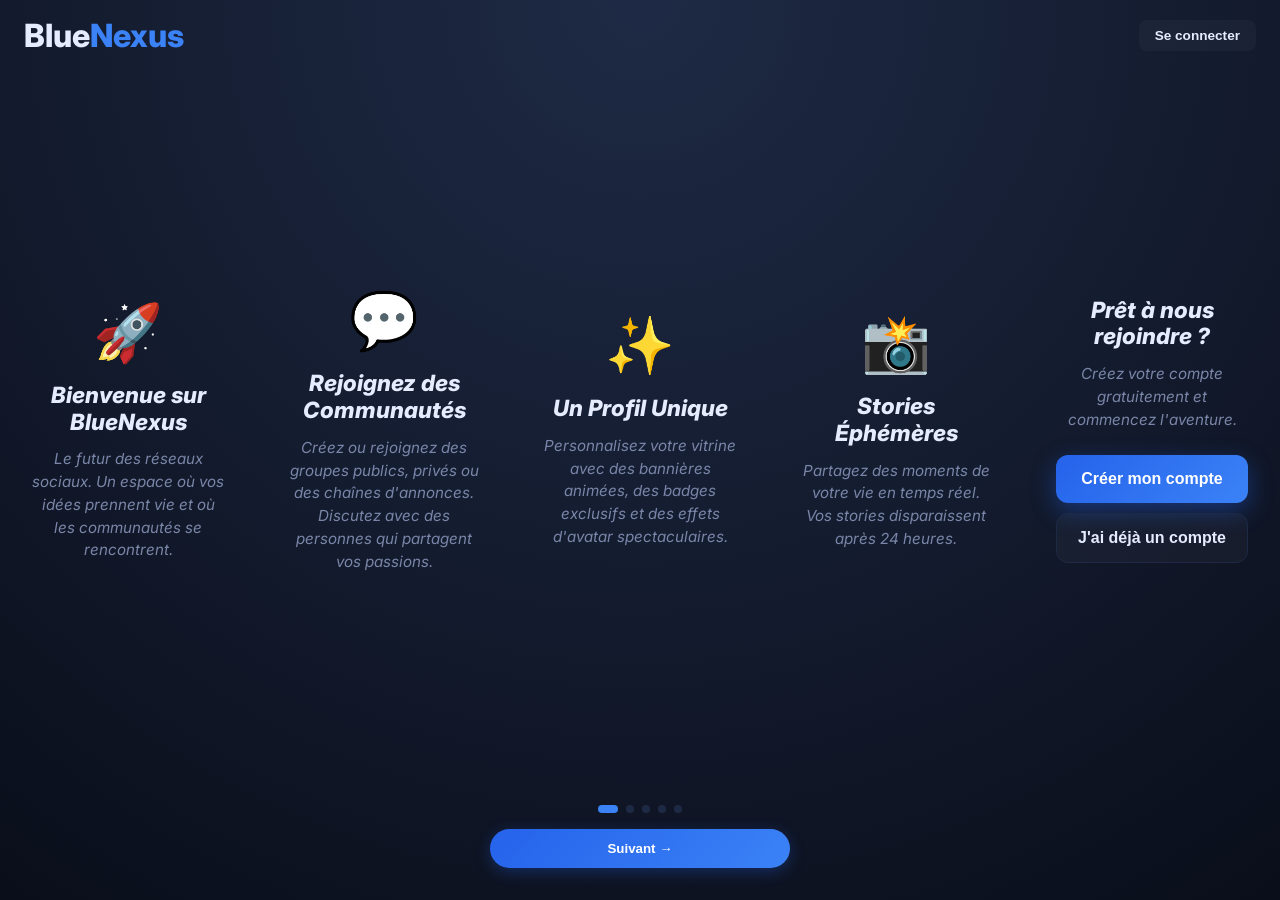
==== index.html @ 695ef8c4 "Feature : Ajout de la fonctionnalité Visiteurs de Profil (Premium voit la liste, gratuit voit flouté" ====
<!DOCTYPE html>
<html lang="fr">
<head>
  <meta charset="UTF-8" />
  <meta name="viewport" content="width=device-width, initial-scale=1.0, maximum-scale=1.0, user-scalable=no" />
  <title>BlueNexus - Le réseau social des communautés</title>
  
  <meta name="description" content="Rejoignez BlueNexus, le réseau social nouvelle génération." />
  <meta name="theme-color" content="#0a0e1a" />
  
  <!-- DÉTECTEUR D'ERREUR JS -->
  <script>
    window.addEventListener('error', function(e) {
      var showError = function() {
        var errorDiv = document.createElement('div');
        errorDiv.style.cssText = 'position:fixed; top:0; left:0; right:0; background:#ef4444; color:white; padding:15px; font-size:14px; z-index:999999; font-family:monospace; word-wrap:break-word; border-bottom: 3px solid white; box-shadow: 0 4px 10px rgba(0,0,0,0.5);';
        var fileName = e.filename ? e.filename.split('/').pop() : 'Inconnu';
        errorDiv.innerHTML = '<b>⚠️ ERREUR JS DÉTECTÉE :</b><br>' + e.message + '<br><br><b>Fichier :</b> ' + fileName + '<br><b>Ligne :</b> ' + e.lineno;
        if (document.body) { document.body.appendChild(errorDiv); } 
        else { document.addEventListener('DOMContentLoaded', function() { document.body.appendChild(errorDiv); }); }
      };
      showError();
    });
  </script>

  <link rel="manifest" href="./manifest.json" />
  <link rel="icon" type="image/png" href="./icon.png" />
  <link rel="stylesheet" href="./css/styles.css" />
  <link href="https://fonts.googleapis.com/css2?family=Inter:wght@400;600;800&display=swap" rel="stylesheet" />
</head>
<body>

<!-- 1. PAGE D'ACCUEIL (LANDING PAGE AVEC ONBOARDING) -->
<div id="landing-screen" class="screen active">
  <header class="landing-header">
    <h1 class="logo">Blue<span>Nexus</span></h1>
    <div class="landing-nav-buttons">
      <button id="btn-landing-login" class="btn-secondary small" style="border: none;">Se connecter</button>
    </div>
  </header>

  <div class="onboarding-container">
    <div id="onboarding-track" class="onboarding-track">
      <div class="onboarding-slide">
        <div class="slide-icon">🚀</div>
        <h2 class="slide-title">Bienvenue sur BlueNexus</h2>
        <p class="slide-desc">Le futur des réseaux sociaux. Un espace où vos idées prennent vie et où les communautés se rencontrent.</p>
      </div>
      <div class="onboarding-slide">
        <div class="slide-icon">💬</div>
        <h2 class="slide-title">Rejoignez des Communautés</h2>
        <p class="slide-desc">Créez ou rejoignez des groupes publics, privés ou des chaînes d'annonces. Discutez avec des personnes qui partagent vos passions.</p>
      </div>
      <div class="onboarding-slide">
        <div class="slide-icon">✨</div>
        <h2 class="slide-title">Un Profil Unique</h2>
        <p class="slide-desc">Personnalisez votre vitrine avec des bannières animées, des badges exclusifs et des effets d'avatar spectaculaires.</p>
      </div>
      <div class="onboarding-slide">
        <div class="slide-icon">📸</div>
        <h2 class="slide-title">Stories Éphémères</h2>
        <p class="slide-desc">Partagez des moments de votre vie en temps réel. Vos stories disparaissent après 24 heures.</p>
      </div>
      <div class="onboarding-slide final-slide">
        <h2 class="slide-title">Prêt à nous rejoindre ?</h2>
        <p class="slide-desc" style="margin-bottom: 1.5rem;">Créez votre compte gratuitement et commencez l'aventure.</p>
        <button id="btn-final-enter-app" class="btn-primary" style="width: 100%; max-width: 300px; padding: 15px; font-size: 1rem; margin-bottom: 10px; display: none;">Accéder à mon application</button>
        <button id="btn-final-signup" class="btn-primary" style="width: 100%; max-width: 300px; padding: 15px; font-size: 1rem; margin-bottom: 10px;">Créer mon compte</button>
        <button id="btn-final-login" class="btn-secondary" style="width: 100%; max-width: 300px; padding: 15px; font-size: 1rem;">J'ai déjà un compte</button>
      </div>
    </div>
  </div>

  <div class="onboarding-controls">
    <div class="onboarding-dots" id="onboarding-dots">
      <span class="dot active"></span><span class="dot"></span><span class="dot"></span><span class="dot"></span><span class="dot"></span>
    </div>
    <button id="btn-onboarding-next" class="btn-primary" style="padding: 12px 30px; border-radius: 30px; width: 100%; max-width: 300px;">Suivant →</button>
  </div>
</div>

<!-- 2. ÉCRAN DE CONNEXION -->
<div id="auth-screen" class="screen">
  <div class="auth-box">
    <h1 class="logo" style="cursor: pointer;" onclick="window.goToLanding()">Blue<span>Nexus</span></h1>
    <p class="tagline">Le réseau social des communautés</p>
    <div id="login-form">
      <input id="auth-email" type="email" placeholder="Email" />
      <input id="auth-pass" type="password" placeholder="Mot de passe" />
      <button id="btn-login" class="btn-primary">Se connecter</button>
      <button id="btn-forgot-password" class="btn-secondary" style="border:none;color:var(--blue-light);font-size:0.8rem;">Mot de passe oublié ?</button>
      <p style="text-align: center; margin-top: 1.5rem; font-size: 0.85rem;">Pas de compte ? <a href="#" id="link-to-signup" style="color: var(--blue-light); font-weight: bold; text-decoration: none;">S'inscrire</a></p>
      <p style="text-align: center; margin-top: 1rem; font-size: 0.85rem; color: var(--muted); cursor: pointer;" onclick="window.goToLanding()">← Retour à l'accueil</p>
    </div>
    <div id="signup-form" style="display: none;">
      <input id="auth-name" type="text" placeholder="Nom d'utilisateur" />
      <input id="auth-email-signup" type="email" placeholder="Email" />
      <input id="auth-pass-signup" type="password" placeholder="Mot de passe (6 car. min)" />
      <input id="auth-referral-code" type="text" placeholder="Code de parrainage (Optionnel)" style="background: rgba(255,255,255,0.05);" />
      <button id="btn-signup" class="btn-primary">Créer mon compte</button>
      <p style="text-align: center; margin-top: 1.5rem; font-size: 0.85rem;">Déjà un compte ? <a href="#" id="link-to-login" style="color: var(--blue-light); font-weight: bold; text-decoration: none;">Se connecter</a></p>
      <p style="text-align: center; margin-top: 1rem; font-size: 0.85rem; color: var(--muted); cursor: pointer;" onclick="window.goToLanding()">← Retour à l'accueil</p>
    </div>
    <p id="auth-error" class="error" style="text-align: center; margin-top: 10px; font-weight: bold;"></p>
  </div>
</div>

<!-- 3. APPLICATION PRINCIPALE -->
<div id="app-screen" class="screen">
  <header class="top-bar" id="main-header">
    <h2 id="page-title">Accueil</h2>
    <div style="display: flex; gap: 12px; align-items: center;">
      <button id="btn-eco-mode" class="nav-btn top-btn" title="Mode Économie de Data" style="font-size: 1.2rem; opacity: 0.5;">🍃</button>
      <button data-view="notifications" class="nav-btn top-btn" style="position:relative;">🔔<span id="notif-badge" style="display:none;position:absolute; top:-5px; right:-5px; background:red; color:white; font-size:10px; border-radius:50%; padding:2px 5px;">0</span></button>
      <button data-view="messages" class="nav-btn top-btn" style="position:relative;">✉️<span id="msg-badge" style="display:none;position:absolute; top:-5px; right:-5px; background:red; color:white; font-size:10px; border-radius:50%; padding:2px 5px;">0</span></button>
      <button data-view="search" class="nav-btn top-btn">🔍</button>
      <button data-view="profile" class="nav-btn top-btn">👤</button>
      <button id="btn-settings-top" class="icon-btn">⚙️</button>
    </div>
  </header>
  
  <main id="main-content">
    <section id="view-home" class="view active">
      <input type="file" id="story-file-input" accept="image/*" style="display: none;">
      
      <div style="display:flex; gap:10px; margin-bottom: 1rem; align-items:center; overflow-x: auto; padding-bottom: 5px;">
        <button id="tab-discovery" class="btn-primary small" style="flex:1; white-space: nowrap;">Découvertes</button>
        <button id="tab-following" class="btn-secondary small" style="flex:1; white-space: nowrap;">Abonnements</button>
        <button id="tab-opportunities" class="btn-secondary small" style="flex:1; white-space: nowrap;">💼 Opportunités</button>
        <button id="tab-trending" class="btn-secondary small" style="flex:1; white-space: nowrap;">🔥 Tendances</button>
        <button id="btn-refresh-feed" class="btn-secondary small" style="padding: 8px 12px;">🔄</button>
      </div>
      
      <div id="stories-list" class="stories-container"></div>
      
      <!-- BANNIÈRE BONUS QUOTIDIEN -->
      <div id="daily-bonus-banner" style="display:none; margin-bottom: 1rem;">
        <div onclick="document.getElementById('modal-daily').classList.remove('hidden')" style="background: linear-gradient(135deg, #f59e0b, #d97706); padding: 1rem; border-radius: var(--radius); cursor: pointer; text-align: center; box-shadow: 0 4px 12px rgba(245, 158, 11, 0.4); position: relative; overflow: hidden;">
          <div style="font-size: 2rem;">🎁</div>
          <strong style="color: white;">Bonus quotidien disponible !</strong>
          <p style="color: rgba(255,255,255,0.9); font-size: 0.85rem;">Cliquez pour récupérer vos Nexus Coins</p>
        </div>
      </div>
      
      <div id="post-creation-container" class="post-creation-box" style="flex-direction: column; gap: 10px;">
        <div style="width: 100%;"><select id="post-as-select" style="margin-bottom: 0; padding: 8px; font-size: 0.85rem; background: var(--bg); border: 1px solid var(--border); border-radius: 8px; color: var(--text);"><option value="user">👤 Publier en tant que moi</option></select></div>
        <div style="display: flex; gap: 10px; align-items: center; width: 100%;">
          <div id="create-post-avatar" class="post-avatar" style="width: 40px; height: 40px; font-size: 1.2rem; flex-shrink: 0; background-size: cover; background-position: center;">?</div>
          <div style="flex: 1;">
            <textarea id="global-post-content" placeholder="Quoi de neuf ?" rows="1"></textarea>
            <div style="display: flex; gap: 10px; align-items: center;">
              <input type="file" id="global-post-file" accept="image/*,video/*,audio/*" style="display:none;">
              <button id="btn-global-attach" class="btn-secondary small">📎</button>
              <button id="btn-create-poll" class="btn-secondary small" title="Créer un sondage">📊</button>
              <button class="btn-secondary small btn-mic" data-target="global-post-content">🎤</button>
              <button id="btn-global-publish" class="btn-primary small" style="margin-left:auto;" disabled>Publier</button>
            </div>
            <div id="global-file-preview" class="file-preview-container hidden"></div>
          </div>
        </div>
      </div>
      
      <div id="suggested-users-container" style="display:none; margin-bottom: 1rem;">
        <h4 style="font-size: 0.9rem; color: var(--muted); margin-bottom: 8px;">💡 Suggestions pour vous</h4>
        <div id="suggested-users-list" class="tg-list"></div>
      </div>
      
      <div id="global-feed-list" class="media-list"></div>
      <div id="feed-sentinel" style="height: 20px; margin-top: 20px;"></div>
      
      <!-- BOUTON FLOTTANT OPPORTUNITES -->
      <button id="btn-float-opp" style="position: fixed; bottom: 80px; right: 20px; width: 50px; height: 50px; border-radius: 50%; background: #10b981; color: white; border: none; font-size: 1.5rem; font-weight: bold; box-shadow: 0 4px 12px rgba(16, 185, 129, 0.4); display: none; align-items: center; justify-content: center; z-index: 99;" title="Publier une opportunité">💼</button>
    </section>
    
    <section id="view-search" class="view">
      <div class="search-header">
        <div class="search-bar-container"><span class="search-icon">🔍</span><input id="search-input" type="text" placeholder="Rechercher sur BlueNexus..." autocomplete="off" /><button id="btn-clear-search" class="btn-clear-search" style="display:none;">✕</button></div>
        <div class="search-filters-row"><button class="filter-btn active" data-filter="all">Tout</button><button class="filter-btn" data-filter="users">👤 Utilisateurs</button><button class="filter-btn" data-filter="communities">🌐 Communautés</button><button class="filter-btn" data-filter="posts">📝 Posts</button></div>
      </div>
      <div id="search-history-container"><div style="display:flex; justify-content:space-between; align-items:center; margin-bottom: 10px;"><h4 style="font-size: 0.9rem; color: var(--muted);">Recherches récentes</h4><button id="btn-clear-history" style="background:none; border:none; color: var(--blue-light); cursor:pointer; font-size: 0.8rem;">Effacer</button></div><div id="search-history-list" class="tg-list"></div></div>
      <div id="search-results" style="display:none;"><div id="search-results-users"></div><div id="search-results-communities"></div><div id="search-results-posts"></div><p id="search-no-results" class="muted" style="display:none; text-align:center; padding: 2rem;">Aucun résultat trouvé.</p></div>
    </section>
    
    <section id="view-video" class="view" style="padding: 0 !important;"><div id="video-feed" class="video-feed-container"></div></section>
    
    <section id="view-notifications" class="view"><div style="display:flex; justify-content:space-between; align-items:center; margin-bottom: 1rem;"><h3>Notifications</h3><button id="btn-mark-all-read" class="btn-secondary small">Tout lire</button></div><div id="notif-list" class="tg-list"></div></section>
    
    <section id="view-communities" class="view">
      <div style="display:flex; justify-content:space-between; align-items:center; margin-bottom:1rem;"><h3>Mes Communautés</h3><button id="btn-discover-communities" class="btn-primary small">Découvrir</button></div>
      <div id="my-communities-list" class="tg-list"></div>
      <div id="discover-communities-section" style="display:none;"><button id="btn-back-to-my-comms" class="btn-secondary small" style="margin-bottom:1rem;">← Retour à mes communautés</button><div id="all-communities-list" class="tg-list"></div></div>
    </section>
    
    <section id="view-community" class="view">
      <div id="comm-banner-header" style="height: 120px; background: var(--bg-2); background-size: cover; background-position: center; width: 100%;"></div>
      <div class="comm-header-fixed" style="margin-top: -30px; border-radius: 15px 15px 0 0; background: var(--bg); z-index: 10; position: relative; padding-top: 10px;">
        <button id="btn-back-from-comm" class="btn-secondary small" style="padding: 4px 8px; align-self: flex-start;">←</button>
        <div style="flex: 1; display: flex; align-items: center; gap: 10px; margin-left: 10px;">
          <div id="comm-avatar-display" style="width: 45px; height: 45px; border-radius: 50%; background: var(--blue); display: flex; align-items: center; justify-content: center; font-weight: bold; background-size: cover; background-position: center; border: 2px solid var(--bg); font-size: 1.2rem;">C</div>
          <div style="overflow: hidden;">
            <h2 id="comm-title-display" style="font-size: 1rem; margin: 0; white-space: nowrap; overflow: hidden; text-overflow: ellipsis;">Nom</h2>
            <p id="members-count" class="muted" style="font-size: 0.75rem; margin: 0; cursor: pointer; text-decoration: underline;" onclick="window.openMembersList()">0 membres</p>
          </div>
        </div>
        <button id="btn-join-community" class="btn-primary small" style="flex-shrink: 0; display:none; margin-left: 10px;">Rejoindre</button>
        <div class="more-menu-container" style="flex: 0 0 auto; margin-left: 10px;">
          <button onclick="window.toggleCommMenu()" class="action-btn" style="background:var(--bg-2); border-radius:50%; width:35px; height:35px; display:flex; justify-content:center; align-items:center; border: 1px solid var(--border);">⋮</button>
          <div id="comm-menu" class="more-menu" style="right: 0; top: 40px; bottom: auto; min-width: 200px;">
            <button id="btn-leave-community" style="color: #ef4444;">🚪 Quitter la communauté</button>
            <div id="comm-admin-controls" style="display:none; flex-direction: column; border-top: 1px solid var(--border); padding-top: 5px; margin-top: 5px;">
              <button id="btn-manage-requests" style="color: #f59e0b; display:none;">👥 Demandes (0)</button>
              <button id="btn-boost-community" style="color: #f59e0b;">🚀 Booster la communauté</button>
              <button id="btn-edit-comm-info" onclick="window.openEditCommModal()">✏️ Modifier les infos</button>
              <button id="btn-change-comm-avatar">🖼️ Changer l'avatar</button>
              <button id="btn-change-comm-banner">🏞️ Changer la bannière</button>
              <button id="btn-delete-community" style="color: #ef4444;">🗑️ Supprimer la communauté</button>
            </div>
          </div>
        </div>
      </div>
      <input type="file" id="comm-avatar-upload" accept="image/*" style="display: none;">
      <input type="file" id="comm-banner-upload" accept="image/*" style="display: none;">
      <div id="private-lock-screen" style="display:none; text-align:center; padding: 3rem 1rem;">
        <div style="font-size: 4rem; margin-bottom: 1rem;">🔒</div>
        <h3 style="margin-bottom: 10px;">Ce groupe est privé</h3>
        <p class="muted" style="margin-bottom: 1.5rem;">Vous devez être accepté par l'administrateur pour voir le contenu.</p>
      </div>
      <div id="posts-list" class="media-list" style="padding: 1rem; padding-bottom: 80px;"></div>
      <div id="post-form-container" class="chat-input-bar hidden">
        <div style="flex: 1; position: relative;"><textarea id="post-content" placeholder="Écrivez un message..." rows="1" style="padding-right: 60px; border-radius: 20px;"></textarea><input type="file" id="post-file" accept="image/*,video/*,audio/*" style="display: none;"><button id="btn-attach-file" style="position: absolute; right: 35px; top: 50%; transform: translateY(-50%); background: none; border: none; color: var(--muted); font-size: 1.2rem; cursor: pointer;">📎</button><button class="btn-mic" data-target="post-content" style="position: absolute; right: 10px; top: 50%; transform: translateY(-50%); background: none; border: none; color: var(--muted); font-size: 1.2rem; cursor: pointer;">🎤</button></div>
        <button id="btn-publish-post" class="btn-primary" style="padding: 10px 15px; border-radius: 50%;">➤</button>
      </div>
    </section>
    
    <section id="view-messages" class="view"><h3>Messages Privés</h3><div id="users-list" class="tg-list" style="margin-top:1rem;"></div></section>
    
    <section id="view-chat" class="view">
      <div class="comm-header-fixed" style="background: var(--bg-2);"><button id="btn-back-from-chat" class="btn-secondary small" style="padding: 4px 8px;">←</button><h2 id="chat-with-name" style="font-size: 1rem; margin-left: 10px;">Nom</h2></div>
      <div id="chat-messages" class="chat-container"></div>
      <div class="chat-input-bar"><input type="file" id="chat-file" accept="image/*,video/*,audio/*" style="display: none;"><button id="btn-chat-attach" class="btn-secondary" style="padding: 10px 15px; border-radius: 50%; flex-shrink: 0;">📎</button><div style="flex: 1; position: relative;"><textarea id="chat-input" placeholder="Votre message..." rows="1" style="border-radius: 20px;"></textarea></div><button id="btn-send-chat" class="btn-primary" style="padding: 10px 15px; border-radius: 50%; font-size: 1rem; flex-shrink: 0;">➤</button></div>
    </section>
    
    <!-- SECTION PROFIL MISE A JOUR AVEC VISITEURS -->
    <section id="view-profile" class="view">
      <div class="fb-profile">
        <div class="fb-banner" id="profile-banner">
          <div id="banner-effect-overlay" class="effect-overlay"></div>
        </div>
        <div class="fb-avatar-container">
          <div id="profile-avatar-wrapper" class="avatar-effect-container">
            <div id="avatar-effect-overlay" class="effect-overlay" style="border-radius: 50%;"></div>
            <div class="fb-avatar" id="profile-avatar"></div>
          </div>
          <div style="padding-bottom: 10px;"><h2 id="profile-name">—</h2><p id="profile-bio" class="muted" style="margin-top: 5px;"></p></div>
        </div>
        <div id="profile-badges" class="deco-row" style="padding: 0 1rem; margin-bottom: 10px;"></div>
        
        <div style="padding: 0 1rem; margin-bottom: 10px;">
          <span style="background: linear-gradient(135deg, #f59e0b, #b45309); color: white; padding: 5px 12px; border-radius: 20px; font-weight: bold; font-size: 0.85rem; display: inline-flex; align-items: center; gap: 5px;">
            🪙 <span id="profile-coins">0</span> Nexus Coins
          </span>
        </div>

        <div class="fb-stats">
          <span><strong id="stat-posts">0</strong> Publications</span>
          <span><strong id="stat-followers">0</strong> Abonnés</span>
          <span><strong id="stat-following">0</strong> Abonnements</span>
        </div>

        <!-- NOUVEAU : COMPTEUR DE VISITEURS -->
        <div style="padding: 0 1rem; margin-bottom: 10px;">
          <div onclick="window.openProfileViewers()" style="background: var(--bg); padding: 8px 12px; border-radius: 10px; cursor: pointer; display: inline-flex; align-items: center; gap: 8px; border: 1px solid var(--border);">
            <span style="font-size: 1.2rem;">👁️</span>
            <span><strong id="stat-profile-views" style="color: var(--blue-light);">0</strong> visiteurs</span>
            <span style="color: var(--muted); font-size: 0.8rem;">→</span>
          </div>
        </div>

        <div class="fb-action-buttons"><button id="btn-edit-profile-trigger" class="btn-secondary small">Modifier mon profil</button><button id="btn-follow-user" class="btn-primary small" style="display:none;">Suivre</button></div>
        <div class="fb-tabs"><button class="fb-tab active" id="btn-tab-posts">Publications</button><button class="fb-tab" id="btn-tab-pages">Pages</button><button class="fb-tab" id="tab-favorites-btn" style="display:none;">Favoris 🔖</button><button class="fb-tab" id="btn-tab-about">À propos</button></div>
        <div class="fb-tab-content">
          <div id="profile-tab-posts" style="display: block;"><div id="profile-posts-list" class="media-list"></div></div>
          <div id="profile-tab-pages" style="display: none;"><div id="profile-pages-list" class="tg-list" style="padding: 0 1rem;"></div></div>
          <div id="profile-tab-favorites" style="display: none;"><div id="profile-favorites-list" class="media-list"></div></div>
          <div id="profile-tab-about" style="display: none; padding: 1rem;"><div style="background: var(--bg-2); padding: 1rem; border-radius: var(--radius);"><h3 style="margin-bottom: 1rem;">Informations</h3><p><strong>Nom d'utilisateur :</strong> <span id="about-username">-</span></p><p style="margin-top: 10px;"><strong>Bio :</strong> <span id="about-bio">-</span></p></div></div>
        </div>
      </div>
    </section>
    
    <section id="view-page" class="view">
      <div class="comm-header-fixed" style="background: var(--bg-2);"><button id="btn-back-from-page" class="btn-secondary small" style="padding: 4px 8px;">←</button><h2 id="page-view-name" style="font-size: 1rem; margin-left: 10px;">Nom de la Page</h2></div>
      <div class="fb-profile">
        <div class="fb-banner" id="page-banner" style="background: linear-gradient(135deg, #10b981, #064e3b); background-size: cover; background-position: center;"></div>
        <div class="fb-avatar-container"><div class="fb-avatar" id="page-avatar" style="background: #10b981; font-size: 2.5rem; background-size: cover; background-position: center;">📄</div><div style="padding-bottom: 10px;"><h2 id="page-view-title">—</h2><p id="page-view-category" class="muted" style="margin-top: 5px;">—</p></div></div>
        <div class="fb-stats"><span><strong id="page-view-followers">0</strong> Abonnés</span><span id="page-view-owner" style="font-size: 0.8rem; align-self: center;">Créé par @—</span></div>
        <div class="fb-action-buttons"><button id="btn-follow-page" class="btn-primary small" style="width: 100%;">Suivre cette page</button></div>
        <div id="page-owner-controls" style="display:none; padding: 0 1rem 1rem 1rem; gap: 10px; flex-direction: column;"><input type="file" id="page-avatar-upload" accept="image/*" style="display: none;"><input type="file" id="page-banner-upload" accept="image/*" style="display: none;"><button id="btn-change-page-avatar" class="btn-secondary small">Changer la photo de profil</button><button id="btn-change-page-banner" class="btn-secondary small">Changer la bannière</button></div>
        <div class="fb-tab-content" style="padding-top: 1rem; border-top: 1px solid var(--border);"><h3 style="margin-bottom: 1rem; font-size: 1rem;">Publications de la page</h3><div id="page-view-posts" class="media-list"></div></div>
      </div>
    </section>
    
    <section id="view-settings" class="view">
      <h3>Paramètres</h3>
      <div id="admin-panel-btn-container" style="display:none; background: linear-gradient(135deg, #ef4444, #b91c1c); padding: 1rem; border-radius: var(--radius); margin-top: 1rem; box-shadow: 0 4px 12px rgba(239, 68, 68, 0.3);">
        <h4 style="margin-bottom: 0.5rem; color: white;">👑 Espace Administrateur</h4>
        <p style="color: rgba(255,255,255,0.8); font-size: 0.8rem; margin-bottom: 10px;">Gérez les signalements et modérez le site.</p>
        <button id="btn-open-admin-panel" onclick="window.openAdminPanel()" class="btn-secondary" style="width: 100%; background: white; color: #b91c1c; border: none; font-weight: bold;">Ouvrir le panneau</button>
      </div>
      <div style="background: var(--bg-2); padding: 1rem; border-radius: var(--radius); margin-top: 1rem;">
        <h4 style="margin-bottom: 0.5rem;">👤 Mon Compte</h4>
        <p class="muted" style="font-size: 0.8rem; margin-bottom: 10px;">Gérez vos informations de connexion.</p>
        <button id="btn-change-username" class="btn-secondary small" style="width: 100%; margin-bottom: 8px; text-align: left;">✏️ Modifier mon nom d'utilisateur</button>
        <button id="btn-change-password" class="btn-secondary small" style="width: 100%; text-align: left;">🔑 Changer mon mot de passe</button>
      </div>
      <div style="background: var(--bg-2); padding: 1rem; border-radius: var(--radius); margin-top: 1rem;"><h4 style="margin-bottom: 0.5rem;">Créer une Communauté</h4><p class="muted" style="font-size: 0.8rem; margin-bottom: 10px;">Créez un groupe public, privé ou une chaîne de publication.</p><button id="btn-new-community-settings" class="btn-primary" style="width: 100%;">Créer une communauté</button></div>
      <div style="background: var(--bg-2); padding: 1rem; border-radius: var(--radius); margin-top: 1rem;"><h4 style="margin-bottom: 0.5rem;">Créer une Page Officielle</h4><p class="muted" style="font-size: 0.8rem; margin-bottom: 10px;">Conditions : 3 posts et 10 abonnés (ou Admin).</p><button id="btn-create-page-settings" class="btn-primary" style="width: 100%;">Créer une Page</button></div>
      <div style="background: var(--bg-2); padding: 1rem; border-radius: var(--radius); margin-top: 1rem;"><h4 style="margin-bottom: 0.5rem;">Apparence</h4><button id="btn-theme-toggle-settings" class="btn-secondary" style="width: 100%;">Passer en mode clair ☀️</button></div>
      
      <!-- SECTION PARRAINAGE -->
      <div style="background: var(--bg-2); padding: 1.5rem; border-radius: var(--radius); margin-top: 1rem; border: 1px solid var(--blue-light);">
        <h4 style="margin-bottom: 0.5rem;">🎁 Invitez des amis</h4>
        <p class="muted" style="font-size: 0.85rem; margin-bottom: 10px;">Gagnez des Nexus Coins en invitant vos amis sur BlueNexus.</p>
        
        <div style="display: flex; gap: 10px; margin-bottom: 10px;">
          <input id="my-referral-code" type="text" readonly style="text-align: center; font-weight: bold; font-size: 1.2rem; color: var(--blue-light); background: var(--bg); border: 1px dashed var(--blue-light); margin: 0;" />
          <button id="btn-copy-referral" class="btn-primary" style="padding: 0 15px;">Copier</button>
        </div>
        
        <button id="btn-share-referral" class="btn-primary" style="width: 100%; background: #25D366; border: none;">Partager sur WhatsApp</button>
      </div>

      <!-- SECTION BOUTIQUE NEXUS -->
      <div style="background: linear-gradient(135deg, #f59e0b, #d97706); padding: 1.5rem; border-radius: var(--radius); margin-top: 1rem; box-shadow: 0 8px 20px rgba(245, 158, 11, 0.3); position: relative; overflow: hidden; cursor: pointer;" onclick="document.getElementById('modal-shop').classList.remove('hidden')">
        <div style="position: absolute; top: -10px; right: -10px; font-size: 5rem; opacity: 0.2;">🛍️</div>
        <h4 style="margin-bottom: 0.5rem; color: white; font-size: 1.2rem;">🛍️ Boutique Nexus</h4>
        <p style="color: rgba(255,255,255,0.9); font-size: 0.85rem;">Dépensez vos Nexus Coins pour personnaliser votre profil et booster vos publications.</p>
      </div>

      <!-- SECTION BLUENEXUS PREMIUM -->
      <div style="background: linear-gradient(135deg, #4f46e5, #9333ea); padding: 1.5rem; border-radius: var(--radius); margin-top: 1rem; box-shadow: 0 8px 20px rgba(147, 51, 234, 0.3); position: relative; overflow: hidden;">
        <div style="position: absolute; top: -10px; right: -10px; font-size: 5rem; opacity: 0.2;">👑</div>
        <h4 style="margin-bottom: 0.5rem; color: white; font-size: 1.2rem;">✨ BlueNexus Premium</h4>
        <p style="color: rgba(255,255,255,0.9); font-size: 0.85rem; margin-bottom: 15px;">Débloquez la puissance ultime et démarquez-vous sur le réseau.</p>
        <ul style="color: white; font-size: 0.85rem; margin-bottom: 15px; padding-left: 20px; line-height: 1.6;">
          <li>Effets d'avatar animés exclusifs</li>
          <li>Badge "Vérifié" ✅ sur votre profil</li>
          <li>Boost de vos publications</li>
        </ul>
        <button id="btn-go-premium" class="btn-primary" style="width: 100%; background: white; color: #9333ea; border: none; font-weight: bold; box-shadow: 0 4px 10px rgba(0,0,0,0.2);">Devenir Premium pour 1 500 FCFA/mois</button>
      </div>

      <div id="pwa-install-container" style="display: none; background: var(--bg-2); padding: 1rem; border-radius: var(--radius); margin-top: 1rem; border: 1px dashed var(--blue-light);">
        <h4 style="margin-bottom: 0.5rem;">📱 Installer l'application</h4>
        <p class="muted" style="font-size: 0.8rem; margin-bottom: 10px;">Ajoutez BlueNexus à votre écran d'accueil pour un accès rapide.</p>
        <button id="btn-install-pwa" class="btn-primary" style="width: 100%;">Installer BlueNexus</button>
      </div>

      <div style="background: var(--bg-2); padding: 1rem; border-radius: var(--radius); margin-top: 1rem;">
        <h4 style="margin-bottom: 0.5rem;">ℹ️ Informations</h4>
        <button id="btn-privacy-policy" class="btn-secondary small" style="width: 100%; margin-bottom: 8px; text-align: left;">🛡️ Confidentialité & Sécurité</button>
        <button id="btn-support" class="btn-secondary small" style="width: 100%; text-align: left;">❓ Centre d'aide</button>
      </div>
      <div style="background: rgba(239, 68, 68, 0.1); padding: 1rem; border-radius: var(--radius); margin-top: 1rem; border: 1px solid rgba(239, 68, 68, 0.3);">
        <h4 style="margin-bottom: 0.5rem; color: #ef4444;">⚠️ Zone dangereuse</h4>
        <button id="btn-delete-account" class="btn-secondary small" style="width: 100%; color: #ef4444; border-color: #ef4444; text-align: left;">🗑️ Supprimer mon compte</button>
      </div>
      <button id="btn-logout" class="btn-secondary" style="margin-top: 2rem; width: 100%; color: #ff6b6b; border-color: #ff6b6b; margin-bottom: 80px;">Se déconnecter</button>
    </section>
    
    <section id="view-admin" class="view">
      <div style="display:flex; justify-content:space-between; align-items:center; margin-bottom: 1rem;">
        <h3>👑 Centre de Commandement</h3>
        <button id="btn-back-to-settings" class="btn-secondary small">← Retour</button>
      </div>
      <div style="display:flex; gap:10px; margin-bottom: 1rem;">
        <button id="admin-tab-dashboard" class="btn-primary small" style="flex:1;">📊 Tableau de bord</button>
        <button id="admin-tab-users" class="btn-secondary small" style="flex:1;">👥 Utilisateurs</button>
        <button id="admin-tab-reports" class="btn-secondary small" style="flex:1;">🚨 Signalements</button>
      </div>
      <div id="admin-content-dashboard" style="display: block;">
        <div style="display: flex; gap: 10px; margin-bottom: 1rem;">
          <div style="flex:1; background: var(--bg-2); padding: 1rem; border-radius: var(--radius); text-align: center; border: 1px solid var(--border);"><h2 id="admin-stat-users" style="font-size: 2rem; color: var(--blue-light);">0</h2><p class="muted" style="font-size: 0.8rem;">Utilisateurs</p></div>
          <div style="flex:1; background: var(--bg-2); padding: 1rem; border-radius: var(--radius); text-align: center; border: 1px solid var(--border);"><h2 id="admin-stat-posts" style="font-size: 2rem; color: #10b981;">0</h2><p class="muted" style="font-size: 0.8rem;">Publications</p></div>
          <div style="flex:1; background: var(--bg-2); padding: 1rem; border-radius: var(--radius); text-align: center; border: 1px solid var(--border);"><h2 id="admin-stat-comms" style="font-size: 2rem; color: #f59e0b;">0</h2><p class="muted" style="font-size: 0.8rem;">Communautés</p></div>
        </div>
        <p class="muted" style="text-align: center; font-size: 0.8rem;">Bienvenue dans ton centre de contrôle, Lerwine.</p>
      </div>
      <div id="admin-content-users" style="display: none;">
        <div class="search-bar-container" style="margin-bottom: 1rem; background: var(--bg-2);"><span class="search-icon">🔍</span><input id="admin-search-user" type="text" placeholder="Chercher un utilisateur par pseudo..." style="border:none; background:transparent;" /></div>
        <div id="admin-users-list" class="tg-list"></div>
      </div>
      <div id="admin-content-reports" style="display: none;">
        <div id="admin-reports-list" class="tg-list"></div>
      </div>
    </section>
  </main>
  <nav class="bottom-nav" id="main-nav">
    <button data-view="home" class="nav-btn active">🏠<span>Accueil</span></button>
    <button data-view="communities" class="nav-btn">💬<span>Communautés</span></button>
    <button data-view="video" class="nav-btn">🎬<span>Vidéo</span></button>
  </nav>
</div>

<!-- MODALS -->
<div id="modal-community" class="modal hidden"><div class="modal-content"><h3>Créer une communauté</h3><input id="comm-name" placeholder="Nom" /><textarea id="comm-desc" placeholder="Description"></textarea><label class="muted" style="font-size: 0.8rem;">Photo de profil (Avatar)</label><input type="file" id="comm-new-avatar" accept="image/*" style="padding: 5px; background: var(--bg);"><label class="muted" style="font-size: 0.8rem;">Bannière (Couverture)</label><input type="file" id="comm-new-banner" accept="image/*" style="padding: 5px; background: var(--bg);"><label class="muted" style="font-size: 0.8rem;">Type de communauté</label><select id="comm-type" style="margin-bottom: 0.5rem;"><option value="public">🌐 Publique</option><option value="private">🔒 Privée</option><option value="announcement">📢 Publication</option></select><button id="comm-save" class="btn-primary">Créer</button><button id="comm-cancel" class="btn-secondary">Annuler</button></div></div>
<div id="modal-edit-comm" class="modal hidden"><div class="modal-content"><h3>Modifier la communauté</h3><label class="muted" style="font-size: 0.8rem;">Nom</label><input id="edit-comm-name" placeholder="Nom" /><label class="muted" style="font-size: 0.8rem;">Description</label><textarea id="edit-comm-desc" placeholder="Description"></textarea><label class="muted" style="font-size: 0.8rem;">Type</label><select id="edit-comm-type" style="margin-bottom: 0.5rem;"><option value="public">🌐 Publique</option><option value="private">🔒 Privée</option><option value="announcement">📢 Publication</option></select><button id="btn-save-comm-info" class="btn-primary">Enregistrer</button><button id="btn-cancel-edit-comm" class="btn-secondary">Annuler</button></div></div>
<div id="modal-members" class="modal hidden"><div class="modal-content"><h3>Membres de la communauté</h3><div id="members-list-container" style="max-height: 300px; overflow-y: auto; margin-bottom: 1rem;"></div><button id="btn-close-members" class="btn-secondary" style="width:100%;">Fermer</button></div></div>
<div id="modal-manage-requests" class="modal hidden"><div class="modal-content"><h3>Demandes de participation</h3><div id="requests-list" style="max-height: 300px; overflow-y: auto; margin-bottom: 1rem;"></div><button id="btn-close-requests" class="btn-secondary" style="width:100%;">Fermer</button></div></div>
<div id="modal-page" class="modal hidden"><div class="modal-content"><h3>Créer une Page</h3><input id="page-name" placeholder="Nom" /><textarea id="page-desc" placeholder="Description"></textarea><select id="page-type" style="margin-bottom: 0.5rem;"><option value="creator">🎨 Créateur</option><option value="business">💼 Entreprise</option></select><select id="page-category" style="margin-bottom: 0.5rem;"><option value="tech">💻 Technologie</option><option value="music">🎵 Musique</option></select><button id="page-save" class="btn-primary">Créer</button><button id="page-cancel" class="btn-secondary">Annuler</button></div></div>
<div id="modal-profile" class="modal hidden"><div class="modal-content"><h3>Modifier mon profil</h3><label class="muted">Photo de profil (Image/GIF)</label><input type="file" id="edit-avatar" accept="image/*"><label class="muted">Bannière de profil (Image/GIF)</label><input type="file" id="edit-banner" accept="image/*"><label class="muted">✨ Effet de Profil (Style Discord)</label><select id="edit-profile-effect" style="margin-bottom: 1rem; background: var(--bg-2); border: 1px solid var(--border); color: var(--text);"><option value="none">Aucun effet</option><option value="stars">✨ Étoiles Cosmiques</option><option value="sakura">🌸 Pétales de Sakura</option><option value="fire">🔥 Braises Ardentes</option><option value="neon">💜 Nébuleuse Néon</option></select><label class="muted">Bio</label><textarea id="edit-bio"></textarea><button id="btn-save-profile" class="btn-primary">Enregistrer</button><button id="btn-cancel-profile" class="btn-secondary">Annuler</button></div></div>
<div id="modal-edit-post" class="modal hidden"><div class="modal-content"><h3>Modifier la publication</h3><textarea id="edit-post-content" style="height: 150px;"></textarea><button id="btn-save-post-edit" class="btn-primary">Enregistrer</button><button id="btn-cancel-post-edit" class="btn-secondary">Annuler</button></div></div>
<div id="modal-change-username" class="modal hidden"><div class="modal-content"><h3>Modifier le pseudo</h3><input id="new-username" placeholder="Nouveau nom d'utilisateur" /><button id="btn-save-username" class="btn-primary">Enregistrer</button><button id="btn-cancel-username" class="btn-secondary">Annuler</button></div></div>
<div id="modal-change-password" class="modal hidden"><div class="modal-content"><h3>Changer le mot de passe</h3><input id="current-password" type="password" placeholder="Mot de passe actuel" /><input id="new-password" type="password" placeholder="Nouveau mot de passe (6 car. min)" /><button id="btn-save-password" class="btn-primary">Mettre à jour</button><button id="btn-cancel-password" class="btn-secondary">Annuler</button></div></div>

<!-- MODALE OPPORTUNITÉ -->
<div id="modal-opportunity" class="modal hidden">
  <div class="modal-content">
    <h3 style="color: #10b981; margin-bottom: 1rem;">💼 Publier une Opportunité</h3>
    
    <label class="muted" style="font-size: 0.8rem;">Titre de l'annonce</label>
    <input id="opp-title" placeholder="Ex: Cherche développeur web, Vends moto..." />
    
    <div style="display: flex; gap: 10px;">
      <div style="flex: 1;">
        <label class="muted" style="font-size: 0.8rem;">Type</label>
        <select id="opp-type" style="padding: 10px;">
          <option value="emploi">💼 Emploi / Stage</option>
          <option value="vente">🛒 Vente / Achat</option>
          <option value="service">🛠️ Service</option>
          <option value="immobilier">🏠 Immobilier</option>
        </select>
      </div>
      <div style="flex: 1;">
        <label class="muted" style="font-size: 0.8rem;">Ville</label>
        <input id="opp-city" placeholder="Ex: Douala" style="padding: 10px;" />
      </div>
    </div>

    <label class="muted" style="font-size: 0.8rem;">Description & Contact</label>
    <textarea id="opp-desc" placeholder="Détails de l'offre et numéro de téléphone..." rows="4"></textarea>
    
    <button id="btn-publish-opp" class="btn-primary" style="background: #10b981; margin-top: 10px;">Publier l'annonce (Coût: 5 🪙)</button>
    <button id="btn-cancel-opp" class="btn-secondary">Annuler</button>
  </div>
</div>

<!-- MODALE BOUTIQUE -->
<div id="modal-shop" class="modal hidden">
  <div class="modal-content" style="max-height: 80vh; overflow-y: auto;">
    <h3 style="color: #f59e0b; margin-bottom: 0.5rem;">🛍️ Boutique Nexus</h3>
    <p class="muted" style="font-size: 0.85rem; margin-bottom: 1.5rem;">Solde actuel : <strong style="color: #f59e0b; font-size: 1.1rem;">🪙 <span id="shop-coins-balance">0</span></strong></p>
    
    <div style="display: flex; flex-direction: column; gap: 10px;">
      <div class="tg-item" style="cursor: default; background: var(--bg); border-radius: 10px;">
        <div class="tg-avatar" style="background: linear-gradient(45deg, #ff0000, #ff7300, #fffb00);">✨</div>
        <div class="tg-content"><div class="tg-title">Effet Étoiles Cosmiques</div><div class="tg-subtitle">Durée : 7 jours</div></div>
        <button onclick="window.buyShopItem('stars', 150)" class="btn-primary small" style="background: #f59e0b; border: none;">🪙 150</button>
      </div>
      <div class="tg-item" style="cursor: default; background: var(--bg); border-radius: 10px;">
        <div class="tg-avatar" style="background: #ec4899;">🌸</div>
        <div class="tg-content"><div class="tg-title">Effet Pétales de Sakura</div><div class="tg-subtitle">Durée : 7 jours</div></div>
        <button onclick="window.buyShopItem('sakura', 150)" class="btn-primary small" style="background: #f59e0b; border: none;">🪙 150</button>
      </div>
      <div class="tg-item" style="cursor: default; background: var(--bg); border-radius: 10px;">
        <div class="tg-avatar" style="background: #10b981;">🚀</div>
        <div class="tg-content"><div class="tg-title">Boost de Publication</div><div class="tg-subtitle">Remontez votre post dans le fil</div></div>
        <button onclick="window.buyShopItem('boost', 50)" class="btn-primary small" style="background: #f59e0b; border: none;">🪙 50</button>
      </div>
      <div class="tg-item" style="cursor: default; background: var(--bg); border-radius: 10px;">
        <div class="tg-avatar" style="background: #3b82f6;">✅</div>
        <div class="tg-content"><div class="tg-title">Badge Vérifié</div><div class="tg-subtitle">Pour toujours</div></div>
        <button onclick="window.buyShopItem('premium', 2000)" class="btn-primary small" style="background: #f59e0b; border: none;">🪙 2000</button>
      </div>
    </div>
    <button onclick="document.getElementById('modal-shop').classList.add('hidden')" class="btn-secondary" style="width:100%; margin-top: 1.5rem;">Fermer</button>
  </div>
</div>

<!-- MODALE SONDAGE -->
<div id="modal-poll" class="modal hidden">
  <div class="modal-content">
    <h3 style="color: #a855f7; margin-bottom: 1rem;">📊 Créer un sondage</h3>
    
    <label class="muted" style="font-size: 0.8rem;">Votre question</label>
    <input id="poll-question" placeholder="Ex: Quel est le meilleur rappeur camerounais ?" />
    
    <label class="muted" style="font-size: 0.8rem;">Options (2 à 4)</label>
    <input id="poll-opt-1" placeholder="Option 1" style="margin-bottom: 5px;" />
    <input id="poll-opt-2" placeholder="Option 2" style="margin-bottom: 5px;" />
    <input id="poll-opt-3" placeholder="Option 3 (optionnel)" style="margin-bottom: 5px;" />
    <input id="poll-opt-4" placeholder="Option 4 (optionnel)" />
    
    <button id="btn-publish-poll" class="btn-primary" style="background: #a855f7; margin-top: 10px;">Publier le sondage</button>
    <button id="btn-cancel-poll" class="btn-secondary">Annuler</button>
  </div>
</div>

<!-- MODALE BONUS QUOTIDIEN -->
<div id="modal-daily" class="modal hidden">
  <div class="modal-content" style="text-align: center;">
    <h3 style="color: #f59e0b; margin-bottom: 1rem;">🎁 Bonus Quotidien</h3>
    <p class="muted" style="margin-bottom: 1rem;">Série actuelle : <strong id="daily-streak-text" style="color: #f59e0b;">0 jour</strong></p>
    <div style="font-size: 6rem; margin-bottom: 1rem;" id="daily-gift-display">📦</div>
    <button id="btn-claim-daily" class="btn-primary" style="background: #f59e0b; width: 100%; padding: 15px; font-size: 1.1rem;">🎁 Ouvrir le coffre</button>
    <button id="btn-close-daily" class="btn-secondary" style="width: 100%; margin-top: 10px;">Fermer</button>
  </div>
</div>

<!-- MODALE VISITEURS DE PROFIL -->
<div id="modal-profile-viewers" class="modal hidden">
  <div class="modal-content" style="max-height: 80vh; overflow-y: auto;">
    <h3 style="color: var(--blue-light); margin-bottom: 0.5rem;">👁️ Visiteurs du profil</h3>
    <p class="muted" style="font-size: 0.85rem; margin-bottom: 1rem;">Les personnes qui ont consulté votre profil récemment.</p>
    
    <div id="viewers-list-container">
      <p class="muted" style="text-align: center;">Chargement...</p>
    </div>
    
    <button onclick="document.getElementById('modal-profile-viewers').classList.add('hidden')" class="btn-secondary" style="width:100%; margin-top: 1rem;">Fermer</button>
  </div>
</div>

<!-- VIEWER DE STORY -->
<div id="story-viewer">
  <div class="story-progress-bar"><div id="story-progress" class="story-progress-fill"></div></div>
  <button class="story-close-btn" onclick="window.closeStory()">✕</button>
  <h3 id="story-viewer-name" style="color:white; margin-bottom: 10px; z-index: 10;"></h3>
  <img id="story-viewer-img" class="story-image" src="" alt="Story">
</div>

<div id="toast-container"></div>
<button id="btn-back-to-top" title="Retour en haut">↑</button>
<script type="module" src="./js/app.js"></script>
</body>
</html>
---- css/styles.css ----
@keyframes bounce {
  0%, 20%, 50%, 80%, 100% { transform: translateY(0); }
  40% { transform: translateY(-20px); }
  60% { transform: translateY(-10px); }
}:root { --bg: #0a0e1a; --bg-2: #121829; --blue: #2563eb; --blue-light: #3b82f6; --text: #e6ecff; --muted: #7a86a8; --border: #1e2a45; --radius: 14px; --card-shadow: 0 2px 8px rgba(0,0,0,0.2); }
body.light-mode { --bg: #f0f2f5; --bg-2: #ffffff; --text: #1c1e21; --muted: #65676b; --border: #ced0d4; --blue: #1877f2; --blue-light: #166fe5; --card-shadow: 0 1px 3px rgba(0,0,0,0.1), 0 1px 2px rgba(0,0,0,0.06); }
* { margin: 0; padding: 0; box-sizing: border-box; }
body { font-family: 'Inter', sans-serif; background: var(--bg); color: var(--text); min-height: 100vh; transition: background 0.3s, color 0.3s; overflow-x: hidden; }
.screen { display: none !important; } .screen.active { display: block !important; }
.view { display: none !important; } .view.active { display: block !important; animation: fade 0.2s; }
@keyframes fade { from { opacity: 0; } to { opacity: 1; } }

/* --- AUTHENTIFICATION --- */
#auth-screen.active { display: flex !important; align-items: center; justify-content: center; min-height: 100vh; background: var(--bg); }
.auth-box { width: 100%; max-width: 360px; padding: 2rem; background: var(--bg-2); border: 1px solid var(--border); border-radius: var(--radius); display: flex; flex-direction: column; gap: 0.8rem; box-shadow: var(--card-shadow); }
.logo { font-size: 2rem; font-weight: 800; } .logo span { color: var(--blue-light); }
.tagline { font-size: 0.8rem; color: var(--muted); margin-bottom: 1rem; }
input, textarea, select { width: 100%; padding: 0.75rem; background: var(--bg); border: 1px solid var(--border); border-radius: 10px; color: var(--text); margin-bottom: 0.5rem; font-family: inherit; }
input:focus, textarea:focus { border-color: var(--blue-light); outline: none; }
.btn-primary { background: var(--blue); color: white; padding: 0.75rem; font-weight: bold; border: none; border-radius: 10px; cursor: pointer; }
.btn-secondary { background: transparent; border: 1px solid var(--border); color: var(--text); padding: 0.75rem; border-radius: 10px; cursor: pointer; }
.btn-primary.small, .btn-secondary.small { padding: 0.5rem 1rem; font-size: 0.85rem; width: auto; }
.muted { color: var(--muted); font-size: 0.85rem; }
.error { color: #ff6b6b; font-size: 0.85rem; }

/* --- APPLICATION GLOBALE --- */
#app-screen { min-height: 100vh; padding-bottom: 60px; }
#main-header { position: sticky; top: 0; z-index: 10; display: flex; justify-content: space-between; align-items: center; padding: 1rem; background: var(--bg-2); border-bottom: 1px solid var(--border); box-shadow: 0 2px 4px rgba(0,0,0,0.1); }
#main-content { padding: 0.8rem; }
.top-btn { background: none; border: none; font-size: 1.3rem; cursor: pointer; color: var(--text); padding: 0; }
.top-btn:hover { color: var(--blue-light); }

/* --- POSTS & FEED --- */
.post-creation-box { display: flex; gap: 10px; align-items: flex-start; background: var(--bg-2); padding: 0.8rem; border-radius: var(--radius); border: 1px solid var(--border); margin-bottom: 0.8rem; box-shadow: var(--card-shadow); }
.post-creation-box textarea { border: none; background: transparent; font-size: 1rem; padding: 8px; margin: 0; resize: none; }
.media-list { display: flex; flex-direction: column; gap: 0.8rem; }
.media-item { background: var(--bg-2); border: 1px solid var(--border); border-radius: var(--radius); padding: 0.8rem; box-shadow: var(--card-shadow); transition: transform 0.2s, box-shadow 0.2s; }
.media-item:hover { transform: translateY(-1px); box-shadow: 0 4px 12px rgba(0,0,0,0.15); }
.post-header { display: flex; align-items: center; justify-content: space-between; width: 100%; margin-bottom: 8px; }
.post-avatar { width: 35px; height: 35px; border-radius: 50%; background: var(--blue); display: flex; align-items: center; justify-content: center; object-fit: cover; color: white; font-weight: bold; }
.post-media { width: 100%; border-radius: 8px; margin-top: 0.5rem; max-height: 300px; object-fit: contain; background: #000; }
.post-time { font-size: 0.75rem; color: var(--muted); font-weight: normal; margin-left: auto; }
.post-actions { display: flex; justify-content: space-between; gap: 5px; margin-top: 8px; padding-top: 8px; border-top: 1px solid var(--border); position: relative; }
.action-btn { flex: 1; display: flex; justify-content: center; align-items: center; gap: 5px; padding: 6px; border-radius: 8px; background: transparent; border: none; color: var(--text); cursor: pointer; font-size: 0.85rem; font-weight: 600; transition: background 0.2s; }
.action-btn:hover { background: rgba(255,255,255,0.05); }
.action-btn.delete { color: #ff6b6b; }
.more-menu-container { position: relative; display: flex; flex: 1; }
.more-menu { position: absolute; bottom: 100%; right: 0; background: var(--bg-2); border: 1px solid var(--border); border-radius: 10px; padding: 5px; display: none; flex-direction: column; z-index: 50; min-width: 140px; box-shadow: 0 4px 15px rgba(0,0,0,0.5); margin-bottom: 5px; }
.more-menu.active { display: flex; }
.more-menu button { background: transparent; border: none; border-bottom: 1px solid var(--border); color: var(--text); padding: 10px 15px; text-align: left; border-radius: 0; cursor: pointer; font-size: 0.9rem; width: 100%; }
.more-menu button:last-child { border-bottom: none; border-radius: 0 0 10px 10px; }
.more-menu button:first-child { border-radius: 10px 10px 0 0; }
.more-menu button:hover { background: rgba(255,255,255,0.05); }
.file-preview-container { display: flex; align-items: center; gap: 10px; margin-top: 10px; padding: 10px; background: var(--bg); border: 1px solid var(--border); border-radius: 8px; }
.file-preview-container.hidden { display: none !important; }
.file-preview-img { max-height: 80px; max-width: 80px; border-radius: 5px; object-fit: cover; }
.file-preview-name { flex: 1; font-size: 0.85rem; color: var(--muted); white-space: nowrap; overflow: hidden; text-overflow: ellipsis; }
.file-preview-remove { background: #ff6b6b; color: white; border: none; border-radius: 50%; width: 24px; height: 24px; cursor: pointer; font-weight: bold; display: flex; align-items: center; justify-content: center; font-size: 14px; }

/* --- COMMUNAUTÉS --- */
.comm-header-fixed { position: sticky; top: 0; background: var(--bg); display: flex; align-items: center; padding: 1rem; border-bottom: 1px solid var(--border); }
.chat-input-bar { position: fixed; bottom: 0; left: 0; right: 0; background: var(--bg-2); border-top: 1px solid var(--border); padding: 10px; display: flex; gap: 10px; align-items: flex-end; z-index: 100; }
.chat-input-bar.hidden { display: none !important; }
.tg-list { display: flex; flex-direction: column; background: var(--bg-2); border-radius: var(--radius); border: 1px solid var(--border); overflow: hidden; box-shadow: var(--card-shadow); }
.tg-item { display: flex; align-items: center; padding: 12px 15px; border-bottom: 1px solid var(--border); cursor: pointer; transition: background 0.2s; }
.tg-item:last-child { border-bottom: none; }
.tg-item:hover { background: rgba(255,255,255,0.05); }
.tg-avatar { width: 50px; height: 50px; border-radius: 50%; background: var(--blue); display: flex; align-items: center; justify-content: center; color: white; font-weight: bold; font-size: 1.2rem; margin-right: 15px; flex-shrink: 0; object-fit: cover; }
.tg-content { flex: 1; min-width: 0; }
.tg-title { font-weight: bold; font-size: 1rem; margin-bottom: 4px; white-space: nowrap; overflow: hidden; text-overflow: ellipsis; }
.tg-subtitle { font-size: 0.85rem; color: var(--muted); white-space: nowrap; overflow: hidden; text-overflow: ellipsis; }
.comments-section { margin-top: 10px; border-top: 1px solid var(--border); padding-top: 10px; }
.comment-item { background: var(--bg); padding: 8px 12px; border-radius: 10px; margin-bottom: 8px; font-size: 0.85rem; }
.comment-item strong { color: var(--blue-light); }
.comment-input-row { display: flex; gap: 8px; margin-top: 10px; }
.comment-input-row input { padding: 8px; border-radius: 20px; margin:0; }
.comment-input-row button { padding: 8px 15px; border-radius: 20px; }
.member-item { display: flex; justify-content: space-between; align-items: center; padding: 10px; background: var(--bg); border-radius: 8px; margin-bottom: 8px; }

/* --- CHAT --- */
.chat-container { display: flex; flex-direction: column; padding: 1rem; padding-bottom: 80px; min-height: calc(100vh - 120px); gap: 10px; }
.chat-msg { max-width: 80%; padding: 10px 14px; border-radius: 16px; font-size: 0.95rem; position: relative; word-wrap: break-word; line-height: 1.4; }
.chat-msg.mine { background: var(--blue); color: white; align-self: flex-end; border-bottom-right-radius: 4px; }
.chat-msg.theirs { background: var(--bg-2); border: 1px solid var(--border); color: var(--text); align-self: flex-start; border-bottom-left-radius: 4px; }
.chat-time { font-size: 0.65rem; opacity: 0.7; margin-top: 4px; display: block; text-align: right; }
.chat-image { max-width: 100%; border-radius: 10px; margin-top: 5px; cursor: pointer; }

/* --- PROFIL --- */
.fb-profile { background: var(--bg-2); border-radius: var(--radius); overflow: hidden; border: 1px solid var(--border); box-shadow: var(--card-shadow); }
.fb-banner { height: 150px; background: linear-gradient(135deg, var(--blue), #0a0e1a); position: relative; }
.fb-avatar-container { display: flex; align-items: flex-end; gap: 1rem; padding: 0 1rem; margin-top: -50px; margin-bottom: 1rem; }
.fb-avatar { width: 100px; height: 100px; border-radius: 50%; border: 4px solid var(--bg-2); background: var(--blue-light); background-size: cover; background-position: center; display: flex; align-items: center; justify-content: center; font-size: 2.5rem; font-weight: bold; color: white; }
.fb-stats { display: flex; gap: 20px; padding: 0 1rem; margin-bottom: 15px; font-size: 0.9rem; color: var(--muted); }
.fb-stats strong { color: var(--text); font-size: 1.1rem; }
.fb-action-buttons { padding: 0 1rem; display: flex; gap: 10px; margin-bottom: 15px; }
.fb-tabs { display: flex; border-bottom: 1px solid var(--border); padding: 0 1rem; margin-bottom: 1rem; }
.fb-tab { background: transparent; border: none; padding: 12px 15px; font-size: 0.95rem; font-weight: bold; color: var(--muted); cursor: pointer; border-bottom: 3px solid transparent; transition: all 0.2s; }
.fb-tab:hover { color: var(--text); }
.fb-tab.active { color: var(--blue-light); border-bottom-color: var(--blue-light); }
.fb-tab-content { padding: 0 1rem 1rem 1rem; }
.bottom-nav { position: fixed; bottom: 0; left: 0; right: 0; display: flex; justify-content: space-around; background: var(--bg-2); border-top: 1px solid var(--border); padding: 0.5rem 0; z-index: 20; }
.nav-btn { background: none; color: var(--muted); border: none; display: flex; flex-direction: column; align-items: center; font-size: 1.1rem; padding: 0.4rem; cursor: pointer; }
.nav-btn span { font-size: 0.65rem; margin-top: 2px; }
.nav-btn.active { color: var(--blue-light); }
.modal { position: fixed; inset: 0; background: rgba(0,0,0,0.8); display: flex; align-items: center; justify-content: center; z-index: 50; }
.modal.hidden { display: none !important; }
.modal-content { background: var(--bg-2); padding: 1.5rem; border-radius: var(--radius); width: 90%; max-width: 400px; box-shadow: 0 10px 25px rgba(0,0,0,0.5); }
.badge-item { background: linear-gradient(135deg, #f59e0b, #b45309); color: white; padding: 2px 8px; border-radius: 10px; font-size: 0.7rem; font-weight: bold; }
.skeleton-post { background: var(--bg-2); border: 1px solid var(--border); border-radius: var(--radius); padding: 1rem; margin-bottom: 1rem; box-shadow: var(--card-shadow); }
.skeleton-line { background: var(--border); height: 15px; border-radius: 5px; margin-bottom: 10px; animation: pulse 1.5s infinite; }
.skeleton-line.short { width: 50%; }
@keyframes pulse { 0% { opacity: 0.5; } 50% { opacity: 1; } 100% { opacity: 0.5; } }
#toast-container { position: fixed; bottom: 80px; left: 50%; transform: translateX(-50%); z-index: 1000; display: flex; flex-direction: column; gap: 10px; pointer-events: none; }
.toast { background: var(--bg-2); color: var(--text); padding: 12px 24px; border-radius: 30px; font-size: 0.9rem; font-weight: 600; box-shadow: 0 4px 12px rgba(0,0,0,0.3); border: 1px solid var(--border); opacity: 0; transform: translateY(20px); transition: all 0.3s ease; text-align: center; white-space: nowrap; }
.toast.show { opacity: 1; transform: translateY(0); }
.toast.success { border-left: 4px solid #10b981; }
.toast.error { border-left: 4px solid #ef4444; }
#btn-back-to-top { position: fixed; bottom: 90px; right: 15px; width: 45px; height: 45px; border-radius: 50%; background: var(--blue); color: white; border: none; font-size: 1.5rem; font-weight: bold; cursor: pointer; box-shadow: 0 4px 12px rgba(0,0,0,0.3); display: none; align-items: center; justify-content: center; z-index: 90; transition: opacity 0.3s; }
#btn-back-to-top.show { display: flex; }
.heart-animation { position: absolute; top: 50%; left: 50%; transform: translate(-50%, -50%) scale(0); font-size: 5rem; color: #ff2d55; opacity: 0; pointer-events: none; z-index: 100; }
.heart-animation.animate { animation: heart-burst 0.6s ease-out forwards; }
@keyframes heart-burst { 0% { transform: translate(-50%, -50%) scale(0); opacity: 1; } 50% { transform: translate(-50%, -50%) scale(1.2); opacity: 1; } 100% { transform: translate(-50%, -50%) scale(1.5); opacity: 0; } }
.video-feed-container { height: calc(100vh - 60px); overflow-y: scroll; scroll-snap-type: y mandatory; background: #000; padding-bottom: 60px; }
.video-slide { height: calc(100vh - 60px); scroll-snap-align: start; position: relative; display: flex; align-items: center; justify-content: center; overflow: hidden; }
.video-slide video { width: 100%; height: 100%; object-fit: contain; }
.video-overlay { position: absolute; bottom: 20px; left: 15px; z-index: 10; color: white; text-shadow: 1px 1px 4px rgba(0,0,0,0.8); max-width: 75%; }
.video-overlay h4 { font-size: 1rem; margin-bottom: 5px; color: var(--blue-light); cursor: pointer; }
.video-overlay p { font-size: 0.85rem; display: -webkit-box; -webkit-line-clamp: 2; -webkit-box-orient: vertical; overflow: hidden; }
.video-actions { position: absolute; right: 15px; bottom: 30px; display: flex; flex-direction: column; gap: 20px; z-index: 10; color: white; text-align: center; }
.video-actions button { background: rgba(0,0,0,0.5); border: none; color: white; font-size: 1.5rem; width: 50px; height: 50px; border-radius: 50%; display: flex; flex-direction: column; align-items: center; justify-content: center; cursor: pointer; backdrop-filter: blur(5px); }
.video-actions button span { font-size: 0.7rem; margin-top: 2px; }
.search-header { position: sticky; top: 0; background: var(--bg); padding: 10px 0; z-index: 10; margin-bottom: 10px; }
.search-bar-container { display: flex; align-items: center; background: var(--bg-2); border: 1px solid var(--border); border-radius: 25px; padding: 5px 15px; gap: 10px; }
.search-bar-container:focus-within { border-color: var(--blue-light); }
.search-icon { font-size: 1rem; color: var(--muted); }
#search-input { border: none; background: transparent; margin: 0; padding: 8px 0; flex: 1; font-size: 0.95rem; }
#search-input:focus { outline: none; }
.btn-clear-search { background: var(--border); color: var(--text); border: none; width: 22px; height: 22px; border-radius: 50%; cursor: pointer; font-size: 0.7rem; display: flex; align-items: center; justify-content: center; }
.search-filters-row { display: flex; gap: 8px; margin-top: 10px; overflow-x: auto; padding-bottom: 5px; }
.filter-btn { background: var(--bg-2); border: 1px solid var(--border); color: var(--muted); padding: 6px 14px; border-radius: 20px; font-size: 0.8rem; cursor: pointer; white-space: nowrap; transition: all 0.2s; }
.filter-btn.active { background: var(--blue); border-color: var(--blue); color: white; font-weight: bold; }
#search-history-container { margin-top: 10px; }
.history-item { display: flex; align-items: center; gap: 10px; padding: 12px 15px; border-bottom: 1px solid var(--border); cursor: pointer; }
.history-item:hover { background: rgba(255,255,255,0.05); }
.history-icon { color: var(--muted); }
.search-section-title { font-size: 0.85rem; color: var(--muted); margin: 15px 0 10px 0; font-weight: bold; text-transform: uppercase; letter-spacing: 1px; }
.notif-item { display: flex; align-items: center; padding: 15px; border-bottom: 1px solid var(--border); cursor: pointer; transition: background 0.2s; gap: 12px; }
.notif-item:hover { background: rgba(255,255,255,0.05); }
.notif-item.unread { background: rgba(37, 99, 235, 0.1); }
.notif-avatar { width: 45px; height: 45px; border-radius: 50%; background: var(--blue); object-fit: cover; display: flex; align-items: center; justify-content: center; color: white; font-weight: bold; flex-shrink: 0; }
.notif-content { flex: 1; }
.notif-text { font-size: 0.9rem; margin-bottom: 3px; }
.notif-text strong { color: var(--blue-light); }
.notif-time { font-size: 0.75rem; color: var(--muted); }
#comm-banner-header { border-bottom: 1px solid var(--border); }
#comm-avatar-display { box-shadow: 0 2px 10px rgba(0,0,0,0.3); }
#comm-admin-controls { display: flex; gap: 10px; padding: 0 1rem 10px 1rem; }
#comm-admin-controls button { flex: 1; font-size: 0.75rem; padding: 8px; }

/* --- STORIES --- */
.stories-container {
  display: flex;
  gap: 12px;
  overflow-x: auto;
  padding: 10px 0;
  margin-bottom: 10px;
  scrollbar-width: none;
}
.stories-container::-webkit-scrollbar { display: none; }
.story-item {
  display: flex;
  flex-direction: column;
  align-items: center;
  gap: 5px;
  cursor: pointer;
  min-width: 65px;
}
.story-avatar-ring {
  width: 60px;
  height: 60px;
  border-radius: 50%;
  padding: 2px;
  background: linear-gradient(45deg, #f59e0b, #ef4444, #3b82f6);
  position: relative;
}
.story-avatar-ring.seen {
  background: var(--border);
}
.story-avatar-img {
  width: 100%;
  height: 100%;
  border-radius: 50%;
  background-color: var(--bg);
  border: 2px solid var(--bg);
  background-size: cover;
  background-position: center;
  display: flex;
  align-items: center;
  justify-content: center;
  color: white;
  font-weight: bold;
}
.story-name {
  font-size: 0.7rem;
  color: var(--text);
  max-width: 65px;
  white-space: nowrap;
  overflow: hidden;
  text-overflow: ellipsis;
}
.story-add-btn {
  position: absolute;
  bottom: 0;
  right: 0;
  background: var(--blue);
  color: white;
  width: 20px;
  height: 20px;
  border-radius: 50%;
  display: flex;
  align-items: center;
  justify-content: center;
  font-size: 12px;
  border: 2px solid var(--bg-2);
}

/* --- VIEWER DE STORY --- */
#story-viewer {
  position: fixed;
  inset: 0;
  background: #000;
  z-index: 99999;
  display: none;
  flex-direction: column;
  justify-content: center;
  align-items: center;
}
#story-viewer.active { display: flex; }
.story-progress-bar {
  position: absolute;
  top: 20px;
  left: 10px;
  right: 10px;
  height: 3px;
  background: rgba(255,255,255,0.3);
  border-radius: 5px;
  overflow: hidden;
}
.story-progress-fill {
  height: 100%;
  background: white;
  width: 0%;
  animation: fillProgress 5s linear forwards;
}
@keyframes fillProgress { 0% { width: 0%; } 100% { width: 100%; } }
.story-image {
  max-width: 100%;
  max-height: 85vh;
  object-fit: contain;
}
.story-close-btn {
  position: absolute;
  top: 30px;
  right: 20px;
  background: none;
  border: none;
  color: white;
  font-size: 2rem;
  cursor: pointer;
}

/* --- EFFETS DE PROFIL (STYLE DISCORD) --- */
.avatar-effect-container {
  padding: 4px;
  border-radius: 50%;
  display: inline-block;
  position: relative;
  z-index: 1;
}
.effect-blue {
  box-shadow: 0 0 15px var(--blue-light);
  animation: pulse-blue 2s infinite alternate;
}
@keyframes pulse-blue {
  from { box-shadow: 0 0 5px var(--blue-light); }
  to { box-shadow: 0 0 20px var(--blue-light), 0 0 30px var(--blue); }
}
.effect-pink {
  box-shadow: 0 0 15px #ec4899;
  animation: pulse-pink 2s infinite alternate;
}
@keyframes pulse-pink {
  from { box-shadow: 0 0 5px #ec4899; }
  to { box-shadow: 0 0 20px #ec4899, 0 0 30px #db2777; }
}
.effect-rainbow {
  background: linear-gradient(45deg, #ff0000, #ff7300, #fffb00, #48ff00, #00ffd5, #002bff, #7a00ff, #ff00c8, #ff0000);
  background-size: 400%;
  animation: rainbow-rotate 5s linear infinite;
}
@keyframes rainbow-rotate {
  0% { background-position: 0% 50%; }
  100% { background-position: 400% 50%; }
}
.effect-fire {
  box-shadow: 0 0 15px #f97316;
  animation: pulse-fire 1.5s infinite alternate;
}
@keyframes pulse-fire {
  from { box-shadow: 0 0 5px #f97316; }
  to { box-shadow: 0 0 25px #ef4444, 0 0 35px #f97316; }
}
.fb-avatar video, .fb-banner video {
  width: 100%;
  height: 100%;
  object-fit: cover;
  border-radius: 50%;
}
.fb-banner video {
  border-radius: 0;
}
#btn-global-publish:disabled {
  background: var(--border);
  color: var(--muted);
  cursor: not-allowed;
  opacity: 0.7;
}

/* --- LANDING PAGE / ONBOARDING --- */
#landing-screen.active {
  display: flex !important;
  flex-direction: column;
  height: 100vh;
  background: radial-gradient(circle at top, #1e2a45 0%, var(--bg) 100%);
  overflow: hidden;
}
.landing-header {
  display: flex;
  justify-content: space-between;
  align-items: center;
  padding: 1rem 1.5rem;
  width: 100%;
  flex-shrink: 0;
}
.landing-nav-buttons {
  display: flex;
  gap: 10px;
}
.onboarding-container {
  flex: 1;
  width: 100%;
  overflow: hidden;
  display: flex;
  align-items: center;
}
.onboarding-track {
  display: flex;
  width: 500%;
  height: 100%;
  transition: transform 0.4s cubic-bezier(0.25, 1, 0.5, 1);
}
.onboarding-slide {
  width: 20%;
  height: 100%;
  display: flex;
  flex-direction: column;
  justify-content: center;
  align-items: center;
  padding: 1rem 2rem;
  text-align: center;
  box-sizing: border-box;
}
.slide-icon {
  font-size: 3.5rem;
  margin-bottom: 1rem;
  animation: float 3s ease-in-out infinite;
}
@keyframes float {
  0% { transform: translateY(0px); }
  50% { transform: translateY(-15px); }
  100% { transform: translateY(0px); }
}
.slide-title {
  font-size: 1.4rem;
  font-weight: 800;
  margin-bottom: 0.8rem;
  color: var(--text);
  line-height: 1.2;
  font-style: italic;
}
.slide-desc {
  font-size: 0.95rem;
  color: var(--muted);
  line-height: 1.5;
  max-width: 320px;
  font-style: italic;
}
.onboarding-controls {
  padding: 1rem 1.5rem 2rem 1.5rem;
  display: flex;
  flex-direction: column;
  align-items: center;
  gap: 1rem;
  flex-shrink: 0;
}
.onboarding-dots {
  display: flex;
  gap: 8px;
}
.dot {
  width: 8px;
  height: 8px;
  border-radius: 50%;
  background: var(--border);
  transition: all 0.3s;
}
.dot.active {
  width: 20px;
  border-radius: 10px;
  background: var(--blue-light);
}
/* --- EFFETS DE PROFIL (PARTICULES & DÉGRADÉS) --- */
.effect-overlay {
  position: absolute;
  inset: 0;
  pointer-events: none;
  z-index: 2;
  overflow: hidden;
  opacity: 0.8;
}

/* Effet 1 : Étoiles Cosmiques */
.effect-stars .effect-overlay {
  background-image: 
    radial-gradient(2px 2px at 20px 30px, #eee, rgba(0,0,0,0)),
    radial-gradient(2px 2px at 40px 70px, #fff, rgba(0,0,0,0)),
    radial-gradient(2px 2px at 50px 160px, #ddd, rgba(0,0,0,0)),
    radial-gradient(2px 2px at 90px 40px, #fff, rgba(0,0,0,0)),
    radial-gradient(2px 2px at 130px 80px, #fff, rgba(0,0,0,0));
  background-repeat: repeat;
  background-size: 200px 200px;
  animation: stars-move 10s linear infinite;
}
@keyframes stars-move {
  from { background-position: 0 0; }
  to { background-position: -200px 100px; }
}

/* Effet 2 : Pétales de Sakura */
.effect-sakura .effect-overlay {
  background: 
    radial-gradient(circle at 20% 30%, rgba(255, 182, 193, 0.6) 0%, transparent 10%),
    radial-gradient(circle at 80% 60%, rgba(255, 105, 180, 0.5) 0%, transparent 8%),
    radial-gradient(circle at 50% 80%, rgba(255, 192, 203, 0.7) 0%, transparent 12%);
  background-size: 100px 100px;
  animation: sakura-fall 6s ease-in-out infinite alternate;
}
@keyframes sakura-fall {
  0% { background-position: 0 0; }
  100% { background-position: 50px 100px; }
}

/* Effet 3 : Braises Ardentes */
.effect-fire .effect-overlay {
  background: 
    radial-gradient(circle at 30% 70%, rgba(255, 69, 0, 0.8) 0%, transparent 20%),
    radial-gradient(circle at 70% 30%, rgba(255, 140, 0, 0.6) 0%, transparent 15%),
    radial-gradient(circle at 50% 90%, rgba(255, 0, 0, 0.7) 0%, transparent 10%);
  background-size: 150px 150px;
  animation: fire-flicker 2s infinite alternate;
}
@keyframes fire-flicker {
  0% { opacity: 0.6; transform: scale(1); }
  100% { opacity: 0.9; transform: scale(1.1); }
}

/* Effet 4 : Nébuleuse Néon */
.effect-neon .effect-overlay {
  background: linear-gradient(45deg, rgba(138, 43, 226, 0.6), rgba(0, 191, 255, 0.6), rgba(255, 20, 147, 0.6));
  background-size: 400% 400%;
  animation: neon-flow 5s ease infinite;
  mix-blend-mode: overlay;
}
@keyframes neon-flow {
  0% { background-position: 0% 50%; }
  50% { background-position: 100% 50%; }
  100% { background-position: 0% 50%; }
}

/* Ajustement pour que l'overlay ne cache pas l'avatar */
.avatar-effect-container {
  position: relative;
}
.fb-avatar-container {
  position: relative;
  z-index: 5;
}
/* --- AMÉLIORATION DESIGN DES BOUTONS --- */

/* Bouton Principal (Bleu) */
.btn-primary {
  background: linear-gradient(135deg, var(--blue), var(--blue-light));
  color: white;
  padding: 0.75rem 1.5rem;
  font-weight: 600;
  border: none;
  border-radius: 12px; /* Coins plus arrondis */
  cursor: pointer;
  box-shadow: 0 4px 15px rgba(37, 99, 235, 0.3); /* Ombre bleutée */
  transition: all 0.2s ease;
  display: inline-flex;
  align-items: center;
  justify-content: center;
}

.btn-primary:hover {
  transform: translateY(-2px); /* Effet de soulèvement */
  box-shadow: 0 6px 20px rgba(37, 99, 235, 0.4);
  filter: brightness(1.1);
}

.btn-primary:active {
  transform: translateY(0) scale(0.98); /* Effet d'enfoncement */
  box-shadow: 0 2px 10px rgba(37, 99, 235, 0.2);
}

.btn-primary:disabled {
  background: var(--border);
  color: var(--muted);
  box-shadow: none;
  cursor: not-allowed;
  transform: none;
  opacity: 0.7;
}

/* Bouton Secondaire (Transparent avec bordure) */
.btn-secondary {
  background: rgba(255, 255, 255, 0.03); /* Fond très léger */
  border: 1px solid var(--border);
  color: var(--text);
  padding: 0.75rem 1.5rem;
  font-weight: 600;
  border-radius: 12px;
  cursor: pointer;
  transition: all 0.2s ease;
  display: inline-flex;
  align-items: center;
  justify-content: center;
}

.btn-secondary:hover {
  background: rgba(255, 255, 255, 0.08);
  border-color: var(--muted);
  transform: translateY(-1px);
}

.btn-secondary:active {
  transform: scale(0.98);
}

/* Ajustement des petits boutons (onglets, actions rapides) */
.btn-primary.small, .btn-secondary.small {
  padding: 0.5rem 1rem;
  font-size: 0.85rem;
  border-radius: 8px; /* Moins arrondi pour les petits boutons */
  box-shadow: none; /* Pas d'ombre lourde sur les petits boutons */
}

.btn-primary.small:hover {
  transform: none;
  box-shadow: 0 2px 8px rgba(37, 99, 235, 0.3);
}

/* Boutons d'action (Like, Commentaire, Partage) */
.action-btn {
  flex: 1;
  display: flex;
  justify-content: center;
  align-items: center;
  gap: 5px;
  padding: 8px;
  border-radius: 10px;
  background: transparent;
  border: none;
  color: var(--text);
  cursor: pointer;
  font-size: 0.85rem;
  font-weight: 600;
  transition: all 0.2s ease;
}

.action-btn:hover {
  background: rgba(255, 255, 255, 0.08);
  transform: scale(1.05);
}

.action-btn:active {
  transform: scale(0.95);
}

/* Bouton d'envoi (Flèche dans le chat et les posts) */
.chat-input-bar button, #btn-publish-post {
  box-shadow: 0 4px 10px rgba(37, 99, 235, 0.4);
  transition: all 0.2s ease;
}

.chat-input-bar button:hover, #btn-publish-post:hover {
  transform: scale(1.05) translateY(-2px);
  box-shadow: 0 6px 15px rgba(37, 99, 235, 0.5);
}

.chat-input-bar button:active, #btn-publish-post:active {
  transform: scale(0.95);
}

/* Bouton de la page d'accueil (Créer mon compte) */
#btn-final-signup {
  box-shadow: 0 8px 25px rgba(37, 99, 235, 0.4);
}

#btn-final-signup:hover {
  transform: translateY(-3px);
  box-shadow: 0 12px 30px rgba(37, 99, 235, 0.5);
}

/* Bouton Retour en haut */
#btn-back-to-top {
  box-shadow: 0 4px 15px rgba(0, 0, 0, 0.4);
}

#btn-back-to-top:hover {
  transform: translateY(-3px) scale(1.05);
}
/* --- EFFETS PREMIUM --- */
#btn-go-premium:hover {
  transform: translateY(-2px) scale(1.02);
  box-shadow: 0 6px 15px rgba(0,0,0,0.3);
  background: #f3f4f6 !important;
}
#btn-go-premium:active {
  transform: scale(0.98);
}

/* Animation d'apparition pour le bouton d'installation */
#pwa-install-container {
  animation: slideUp 0.5s ease-out;
}
@keyframes slideUp {
  from { opacity: 0; transform: translateY(20px); }
  to { opacity: 1; transform: translateY(0); }
}
/* --- MODE ÉCO (DATA SAVER) --- */
body.eco-mode .post-media, 
body.eco-mode .story-avatar-img,
body.eco-mode .fb-banner {
  filter: blur(15px) !important;
  transition: filter 0.3s ease;
  cursor: pointer;
}
body.eco-mode .post-media.show-media {
  filter: none !important;
}
#btn-eco-mode.active {
  opacity: 1 !important;
  color: #10b981; /* Vert pour indiquer que c'est activé */
  text-shadow: 0 0 10px rgba(16, 185, 129, 0.5);
}
/* --- BOOST COMMUNAUTE --- */
.boosted-community {
  border: 2px solid #f59e0b !important;
  box-shadow: 0 0 12px rgba(245, 158, 11, 0.4) !important;
  background: linear-gradient(to right, rgba(245, 158, 11, 0.05), transparent) !important;
  position: relative;
  overflow: hidden;
}
.boosted-community::after {
  content: "🚀 BOOSTÉ";
  position: absolute;
  top: 5px;
  right: 5px;
  background: #f59e0b;
  color: white;
  font-size: 0.6rem;
  font-weight: bold;
  padding: 2px 6px;
  border-radius: 10px;
  z-index: 10;
  box-shadow: 0 2px 5px rgba(0,0,0,0.2);
}
@keyframes bounce {
  0%, 20%, 50%, 80%, 100% { transform: translateY(0); }
  40% { transform: translateY(-20px); }
  60% { transform: translateY(-10px); }
}
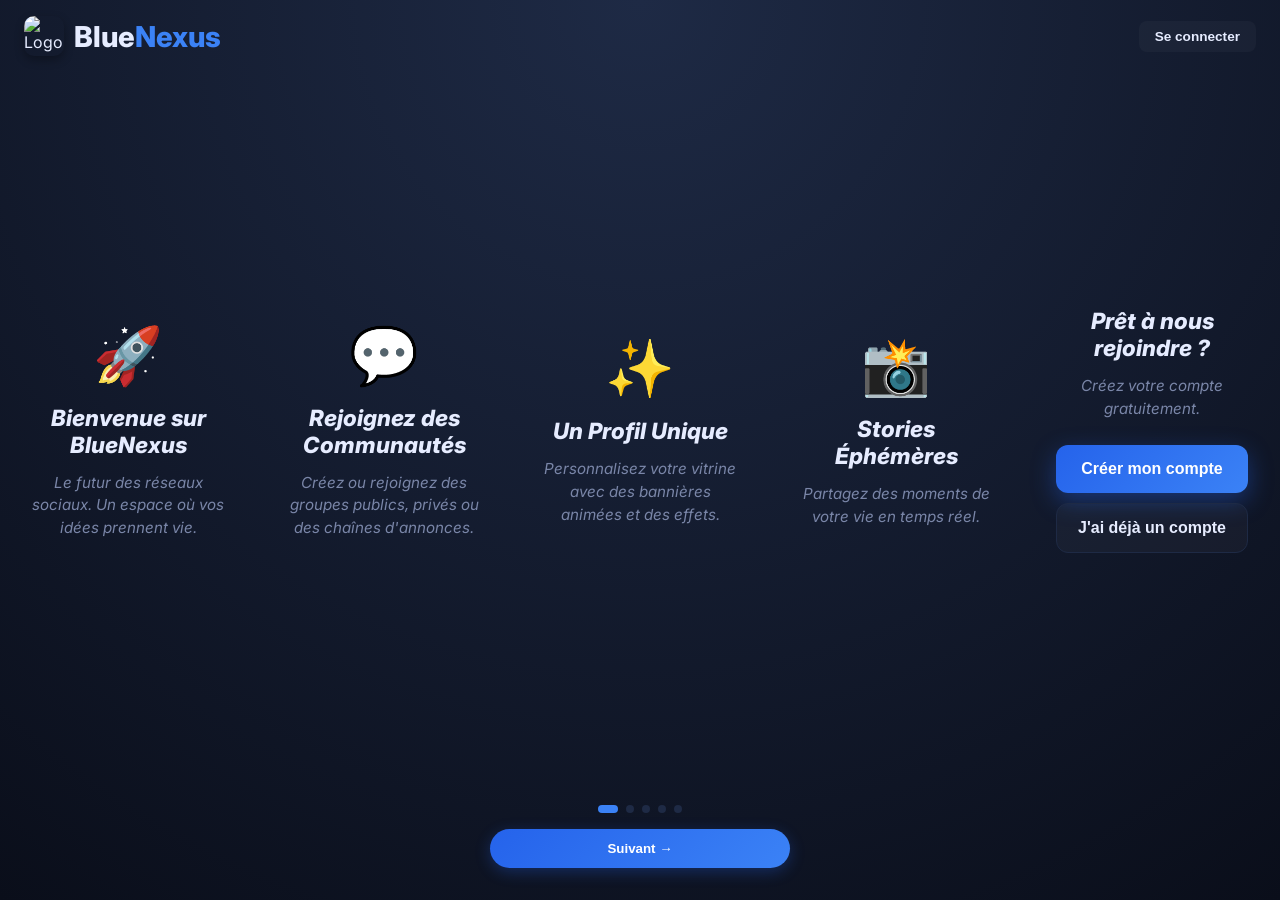
==== commit f23c771a: "feat(pwa): sw.js + enregistrement SW + meta iOS + manifest enrichi + index.html mis à jour" ====
--- a/index.html
+++ b/index.html
@@ -4,11 +4,13 @@
   <meta charset="UTF-8" />
   <meta name="viewport" content="width=device-width, initial-scale=1.0, maximum-scale=1.0, user-scalable=no" />
   <title>BlueNexus - Le réseau social des communautés</title>
-  
   <meta name="description" content="Rejoignez BlueNexus, le réseau social nouvelle génération." />
   <meta name="theme-color" content="#0a0e1a" />
-  
-  <!-- DÉTECTEUR D'ERREUR JS -->
+  <meta name="apple-mobile-web-app-capable" content="yes" />
+  <meta name="apple-mobile-web-app-status-bar-style" content="black-translucent" />
+  <meta name="apple-mobile-web-app-title" content="BlueNexus" />
+  <meta name="mobile-web-app-capable" content="yes" />
+  <meta name="format-detection" content="telephone=no" />
   <script>
     window.addEventListener('error', function(e) {
       var showError = function() {
@@ -22,67 +24,53 @@
       showError();
     });
   </script>
-
   <link rel="manifest" href="./manifest.json" />
-  <link rel="icon" type="image/png" href="./icon.png" />
+  <link rel="icon" type="image/png" href="./logo-simple.png" />
+  <link rel="apple-touch-icon" href="./logo-simple.png" />
   <link rel="stylesheet" href="./css/styles.css" />
   <link href="https://fonts.googleapis.com/css2?family=Inter:wght@400;600;800&display=swap" rel="stylesheet" />
 </head>
 <body>
 
-<!-- 1. PAGE D'ACCUEIL (LANDING PAGE AVEC ONBOARDING) -->
+<!-- 1. LANDING PAGE -->
 <div id="landing-screen" class="screen active">
   <header class="landing-header">
-    <h1 class="logo">Blue<span>Nexus</span></h1>
+    <div style="display: flex; align-items: center; gap: 10px;">
+      <img src="./logo-simple.png" alt="Logo BlueNexus" style="width: 40px; height: 40px; border-radius: 10px; object-fit: cover; box-shadow: 0 4px 10px rgba(0,0,0,0.3);">
+      <h1 class="logo" style="margin: 0; font-size: 1.8rem;">Blue<span>Nexus</span></h1>
+    </div>
     <div class="landing-nav-buttons">
       <button id="btn-landing-login" class="btn-secondary small" style="border: none;">Se connecter</button>
     </div>
   </header>
-
   <div class="onboarding-container">
     <div id="onboarding-track" class="onboarding-track">
-      <div class="onboarding-slide">
-        <div class="slide-icon">🚀</div>
-        <h2 class="slide-title">Bienvenue sur BlueNexus</h2>
-        <p class="slide-desc">Le futur des réseaux sociaux. Un espace où vos idées prennent vie et où les communautés se rencontrent.</p>
-      </div>
-      <div class="onboarding-slide">
-        <div class="slide-icon">💬</div>
-        <h2 class="slide-title">Rejoignez des Communautés</h2>
-        <p class="slide-desc">Créez ou rejoignez des groupes publics, privés ou des chaînes d'annonces. Discutez avec des personnes qui partagent vos passions.</p>
-      </div>
-      <div class="onboarding-slide">
-        <div class="slide-icon">✨</div>
-        <h2 class="slide-title">Un Profil Unique</h2>
-        <p class="slide-desc">Personnalisez votre vitrine avec des bannières animées, des badges exclusifs et des effets d'avatar spectaculaires.</p>
-      </div>
-      <div class="onboarding-slide">
-        <div class="slide-icon">📸</div>
-        <h2 class="slide-title">Stories Éphémères</h2>
-        <p class="slide-desc">Partagez des moments de votre vie en temps réel. Vos stories disparaissent après 24 heures.</p>
-      </div>
+      <div class="onboarding-slide"><div class="slide-icon">🚀</div><h2 class="slide-title">Bienvenue sur BlueNexus</h2><p class="slide-desc">Le futur des réseaux sociaux. Un espace où vos idées prennent vie.</p></div>
+      <div class="onboarding-slide"><div class="slide-icon">💬</div><h2 class="slide-title">Rejoignez des Communautés</h2><p class="slide-desc">Créez ou rejoignez des groupes publics, privés ou des chaînes d'annonces.</p></div>
+      <div class="onboarding-slide"><div class="slide-icon">✨</div><h2 class="slide-title">Un Profil Unique</h2><p class="slide-desc">Personnalisez votre vitrine avec des bannières animées et des effets.</p></div>
+      <div class="onboarding-slide"><div class="slide-icon">📸</div><h2 class="slide-title">Stories Éphémères</h2><p class="slide-desc">Partagez des moments de votre vie en temps réel.</p></div>
       <div class="onboarding-slide final-slide">
         <h2 class="slide-title">Prêt à nous rejoindre ?</h2>
-        <p class="slide-desc" style="margin-bottom: 1.5rem;">Créez votre compte gratuitement et commencez l'aventure.</p>
+        <p class="slide-desc" style="margin-bottom: 1.5rem;">Créez votre compte gratuitement.</p>
         <button id="btn-final-enter-app" class="btn-primary" style="width: 100%; max-width: 300px; padding: 15px; font-size: 1rem; margin-bottom: 10px; display: none;">Accéder à mon application</button>
         <button id="btn-final-signup" class="btn-primary" style="width: 100%; max-width: 300px; padding: 15px; font-size: 1rem; margin-bottom: 10px;">Créer mon compte</button>
         <button id="btn-final-login" class="btn-secondary" style="width: 100%; max-width: 300px; padding: 15px; font-size: 1rem;">J'ai déjà un compte</button>
       </div>
     </div>
   </div>
-
   <div class="onboarding-controls">
-    <div class="onboarding-dots" id="onboarding-dots">
-      <span class="dot active"></span><span class="dot"></span><span class="dot"></span><span class="dot"></span><span class="dot"></span>
-    </div>
+    <div class="onboarding-dots" id="onboarding-dots"><span class="dot active"></span><span class="dot"></span><span class="dot"></span><span class="dot"></span><span class="dot"></span></div>
     <button id="btn-onboarding-next" class="btn-primary" style="padding: 12px 30px; border-radius: 30px; width: 100%; max-width: 300px;">Suivant →</button>
   </div>
 </div>
 
-<!-- 2. ÉCRAN DE CONNEXION -->
+<!-- 2. AUTH SCREEN -->
 <div id="auth-screen" class="screen">
   <div class="auth-box">
-    <h1 class="logo" style="cursor: pointer;" onclick="window.goToLanding()">Blue<span>Nexus</span></h1>
+    <div style="display: flex; align-items: center; justify-content: center; gap: 10px; margin-bottom: 10px;">
+      <img src="./logo-simple.png" alt="Logo" style="width: 50px; height: 50px; border-radius: 12px; object-fit: cover; box-shadow: 0 4px 10px rgba(0,0,0,0.3);">
+      <h1 class="logo" style="margin: 0; cursor: pointer;" onclick="window.goToLanding()">Blue<span>Nexus</span></h1>
+    </div>
     <p class="tagline">Le réseau social des communautés</p>
     <div id="login-form">
       <input id="auth-email" type="email" placeholder="Email" />
@@ -105,10 +93,13 @@
   </div>
 </div>
 
-<!-- 3. APPLICATION PRINCIPALE -->
+<!-- 3. APP SCREEN -->
 <div id="app-screen" class="screen">
   <header class="top-bar" id="main-header">
-    <h2 id="page-title">Accueil</h2>
+    <div style="display: flex; align-items: center; gap: 10px;">
+      <img src="./logo-simple.png" alt="Logo" style="width: 32px; height: 32px; border-radius: 8px; object-fit: cover; box-shadow: 0 2px 5px rgba(0,0,0,0.2);">
+      <h2 id="page-title" style="margin: 0;">Accueil</h2>
+    </div>
     <div style="display: flex; gap: 12px; align-items: center;">
       <button id="btn-eco-mode" class="nav-btn top-btn" title="Mode Économie de Data" style="font-size: 1.2rem; opacity: 0.5;">🍃</button>
       <button data-view="notifications" class="nav-btn top-btn" style="position:relative;">🔔<span id="notif-badge" style="display:none;position:absolute; top:-5px; right:-5px; background:red; color:white; font-size:10px; border-radius:50%; padding:2px 5px;">0</span></button>
@@ -122,18 +113,16 @@
   <main id="main-content">
     <section id="view-home" class="view active">
       <input type="file" id="story-file-input" accept="image/*" style="display: none;">
-      
       <div style="display:flex; gap:10px; margin-bottom: 1rem; align-items:center; overflow-x: auto; padding-bottom: 5px;">
         <button id="tab-discovery" class="btn-primary small" style="flex:1; white-space: nowrap;">Découvertes</button>
         <button id="tab-following" class="btn-secondary small" style="flex:1; white-space: nowrap;">Abonnements</button>
         <button id="tab-opportunities" class="btn-secondary small" style="flex:1; white-space: nowrap;">💼 Opportunités</button>
+        <button id="tab-confessions" class="btn-secondary small" style="flex:1; white-space: nowrap;">🤫 Confessions</button>
+        <button id="tab-events" class="btn-secondary small" style="flex:1; white-space: nowrap;">📅 Événements</button>
         <button id="tab-trending" class="btn-secondary small" style="flex:1; white-space: nowrap;">🔥 Tendances</button>
         <button id="btn-refresh-feed" class="btn-secondary small" style="padding: 8px 12px;">🔄</button>
       </div>
-      
       <div id="stories-list" class="stories-container"></div>
-      
-      <!-- BANNIÈRE BONUS QUOTIDIEN -->
       <div id="daily-bonus-banner" style="display:none; margin-bottom: 1rem;">
         <div onclick="document.getElementById('modal-daily').classList.remove('hidden')" style="background: linear-gradient(135deg, #f59e0b, #d97706); padding: 1rem; border-radius: var(--radius); cursor: pointer; text-align: center; box-shadow: 0 4px 12px rgba(245, 158, 11, 0.4); position: relative; overflow: hidden;">
           <div style="font-size: 2rem;">🎁</div>
@@ -141,9 +130,17 @@
           <p style="color: rgba(255,255,255,0.9); font-size: 0.85rem;">Cliquez pour récupérer vos Nexus Coins</p>
         </div>
       </div>
-      
+      <div id="top-hashtags-container" style="display: none; margin-bottom: 1rem;">
+        <h4 style="font-size: 0.9rem; color: var(--muted); margin-bottom: 8px;">🔥 Top Hashtags de la semaine</h4>
+        <div id="top-hashtags-list" style="display: flex; gap: 8px; flex-wrap: wrap;"></div>
+      </div>
       <div id="post-creation-container" class="post-creation-box" style="flex-direction: column; gap: 10px;">
-        <div style="width: 100%;"><select id="post-as-select" style="margin-bottom: 0; padding: 8px; font-size: 0.85rem; background: var(--bg); border: 1px solid var(--border); border-radius: 8px; color: var(--text);"><option value="user">👤 Publier en tant que moi</option></select></div>
+        <div style="width: 100%;">
+          <select id="post-as-select" style="margin-bottom: 0; padding: 8px; font-size: 0.85rem; background: var(--bg); border: 1px solid var(--border); border-radius: 8px; color: var(--text);">
+            <option value="user">👤 Publier en tant que moi</option>
+            <option value="confession">🤫 Publier une confession anonyme</option>
+          </select>
+        </div>
         <div style="display: flex; gap: 10px; align-items: center; width: 100%;">
           <div id="create-post-avatar" class="post-avatar" style="width: 40px; height: 40px; font-size: 1.2rem; flex-shrink: 0; background-size: cover; background-position: center;">?</div>
           <div style="flex: 1;">
@@ -152,24 +149,22 @@
               <input type="file" id="global-post-file" accept="image/*,video/*,audio/*" style="display:none;">
               <button id="btn-global-attach" class="btn-secondary small">📎</button>
               <button id="btn-create-poll" class="btn-secondary small" title="Créer un sondage">📊</button>
-              <button class="btn-secondary small btn-mic" data-target="global-post-content">🎤</button>
+                <button class="btn-secondary small btn-mic" data-target="global-post-content">🎤</button>
               <button id="btn-global-publish" class="btn-primary small" style="margin-left:auto;" disabled>Publier</button>
             </div>
             <div id="global-file-preview" class="file-preview-container hidden"></div>
+
           </div>
         </div>
       </div>
-      
       <div id="suggested-users-container" style="display:none; margin-bottom: 1rem;">
         <h4 style="font-size: 0.9rem; color: var(--muted); margin-bottom: 8px;">💡 Suggestions pour vous</h4>
         <div id="suggested-users-list" class="tg-list"></div>
       </div>
-      
       <div id="global-feed-list" class="media-list"></div>
       <div id="feed-sentinel" style="height: 20px; margin-top: 20px;"></div>
-      
-      <!-- BOUTON FLOTTANT OPPORTUNITES -->
       <button id="btn-float-opp" style="position: fixed; bottom: 80px; right: 20px; width: 50px; height: 50px; border-radius: 50%; background: #10b981; color: white; border: none; font-size: 1.5rem; font-weight: bold; box-shadow: 0 4px 12px rgba(16, 185, 129, 0.4); display: none; align-items: center; justify-content: center; z-index: 99;" title="Publier une opportunité">💼</button>
+      <button id="btn-float-event" style="position: fixed; bottom: 80px; right: 20px; width: 50px; height: 50px; border-radius: 50%; background: #f59e0b; color: white; border: none; font-size: 1.5rem; font-weight: bold; box-shadow: 0 4px 12px rgba(245, 158, 11, 0.4); display: none; align-items: center; justify-content: center; z-index: 99;" title="Créer un événement">📅</button>
     </section>
     
     <section id="view-search" class="view">
@@ -182,7 +177,6 @@
     </section>
     
     <section id="view-video" class="view" style="padding: 0 !important;"><div id="video-feed" class="video-feed-container"></div></section>
-    
     <section id="view-notifications" class="view"><div style="display:flex; justify-content:space-between; align-items:center; margin-bottom: 1rem;"><h3>Notifications</h3><button id="btn-mark-all-read" class="btn-secondary small">Tout lire</button></div><div id="notif-list" class="tg-list"></div></section>
     
     <section id="view-communities" class="view">
@@ -197,10 +191,7 @@
         <button id="btn-back-from-comm" class="btn-secondary small" style="padding: 4px 8px; align-self: flex-start;">←</button>
         <div style="flex: 1; display: flex; align-items: center; gap: 10px; margin-left: 10px;">
           <div id="comm-avatar-display" style="width: 45px; height: 45px; border-radius: 50%; background: var(--blue); display: flex; align-items: center; justify-content: center; font-weight: bold; background-size: cover; background-position: center; border: 2px solid var(--bg); font-size: 1.2rem;">C</div>
-          <div style="overflow: hidden;">
-            <h2 id="comm-title-display" style="font-size: 1rem; margin: 0; white-space: nowrap; overflow: hidden; text-overflow: ellipsis;">Nom</h2>
-            <p id="members-count" class="muted" style="font-size: 0.75rem; margin: 0; cursor: pointer; text-decoration: underline;" onclick="window.openMembersList()">0 membres</p>
-          </div>
+          <div style="overflow: hidden;"><h2 id="comm-title-display" style="font-size: 1rem; margin: 0; white-space: nowrap; overflow: hidden; text-overflow: ellipsis;">Nom</h2><p id="members-count" class="muted" style="font-size: 0.75rem; margin: 0; cursor: pointer; text-decoration: underline;" onclick="window.openMembersList()">0 membres</p></div>
         </div>
         <button id="btn-join-community" class="btn-primary small" style="flex-shrink: 0; display:none; margin-left: 10px;">Rejoindre</button>
         <div class="more-menu-container" style="flex: 0 0 auto; margin-left: 10px;">
@@ -220,15 +211,11 @@
       </div>
       <input type="file" id="comm-avatar-upload" accept="image/*" style="display: none;">
       <input type="file" id="comm-banner-upload" accept="image/*" style="display: none;">
-      <div id="private-lock-screen" style="display:none; text-align:center; padding: 3rem 1rem;">
-        <div style="font-size: 4rem; margin-bottom: 1rem;">🔒</div>
-        <h3 style="margin-bottom: 10px;">Ce groupe est privé</h3>
-        <p class="muted" style="margin-bottom: 1.5rem;">Vous devez être accepté par l'administrateur pour voir le contenu.</p>
-      </div>
+      <div id="private-lock-screen" style="display:none; text-align:center; padding: 3rem 1rem;"><div style="font-size: 4rem; margin-bottom: 1rem;">🔒</div><h3 style="margin-bottom: 10px;">Ce groupe est privé</h3><p class="muted" style="margin-bottom: 1.5rem;">Vous devez être accepté par l'administrateur pour voir le contenu.</p></div>
       <div id="posts-list" class="media-list" style="padding: 1rem; padding-bottom: 80px;"></div>
       <div id="post-form-container" class="chat-input-bar hidden">
         <div style="flex: 1; position: relative;"><textarea id="post-content" placeholder="Écrivez un message..." rows="1" style="padding-right: 60px; border-radius: 20px;"></textarea><input type="file" id="post-file" accept="image/*,video/*,audio/*" style="display: none;"><button id="btn-attach-file" style="position: absolute; right: 35px; top: 50%; transform: translateY(-50%); background: none; border: none; color: var(--muted); font-size: 1.2rem; cursor: pointer;">📎</button><button class="btn-mic" data-target="post-content" style="position: absolute; right: 10px; top: 50%; transform: translateY(-50%); background: none; border: none; color: var(--muted); font-size: 1.2rem; cursor: pointer;">🎤</button></div>
-        <button id="btn-publish-post" class="btn-primary" style="padding: 10px 15px; border-radius: 50%;">➤</button>
+         <button id="btn-publish-post" class="btn-primary" style="padding: 10px 15px; border-radius: 50%;">➤</button>
       </div>
     </section>
     
@@ -236,16 +223,21 @@
     
     <section id="view-chat" class="view">
       <div class="comm-header-fixed" style="background: var(--bg-2);"><button id="btn-back-from-chat" class="btn-secondary small" style="padding: 4px 8px;">←</button><h2 id="chat-with-name" style="font-size: 1rem; margin-left: 10px;">Nom</h2></div>
-      <div id="chat-messages" class="chat-container"></div>
-      <div class="chat-input-bar"><input type="file" id="chat-file" accept="image/*,video/*,audio/*" style="display: none;"><button id="btn-chat-attach" class="btn-secondary" style="padding: 10px 15px; border-radius: 50%; flex-shrink: 0;">📎</button><div style="flex: 1; position: relative;"><textarea id="chat-input" placeholder="Votre message..." rows="1" style="border-radius: 20px;"></textarea></div><button id="btn-send-chat" class="btn-primary" style="padding: 10px 15px; border-radius: 50%; font-size: 1rem; flex-shrink: 0;">➤</button></div>
-    </section>
-    
-    <!-- SECTION PROFIL MISE A JOUR AVEC VISITEURS -->
+      <div id="chat-messages" class="chat-container" style="padding-bottom: 100px;"></div>
+      <div id="chat-reply-container" style="display: none; background: var(--bg-2); border-top: 1px solid var(--border); padding: 8px 15px; position: fixed; bottom: 60px; left: 0; right: 0; z-index: 101; border-left: 4px solid var(--blue-light);">
+        <div style="display: flex; justify-content: space-between; align-items: center;"><div style="overflow: hidden; flex: 1;"><strong style="color: var(--blue-light); font-size: 0.75rem;" id="reply-to-name">Répondre à ...</strong><p class="muted" style="font-size: 0.8rem; white-space: nowrap; overflow: hidden; text-overflow: ellipsis; margin-top: 2px;" id="reply-to-text">...</p></div><button onclick="window.cancelReply()" style="background: none; border: none; color: #ef4444; font-size: 1.2rem; cursor: pointer;">✕</button></div>
+      </div>
+      <div class="chat-input-bar" style="bottom: 0; position: fixed;">
+        <input type="file" id="chat-file" accept="image/*,video/*,audio/*" style="display: none;">
+        <button id="btn-chat-attach" class="btn-secondary" style="padding: 10px 15px; border-radius: 50%; flex-shrink: 0;">📎</button>
+        <div style="flex: 1; position: relative;"><textarea id="chat-input" placeholder="Votre message..." rows="1" style="border-radius: 20px;"></textarea></div>
+        <button id="btn-send-chat" class="btn-primary" style="padding: 10px 15px; border-radius: 50%; font-size: 1rem; flex-shrink: 0;">➤</button>
+      </div>
+    </section>
+    
     <section id="view-profile" class="view">
       <div class="fb-profile">
-        <div class="fb-banner" id="profile-banner">
-          <div id="banner-effect-overlay" class="effect-overlay"></div>
-        </div>
+        <div class="fb-banner" id="profile-banner"><div id="banner-effect-overlay" class="effect-overlay"></div></div>
         <div class="fb-avatar-container">
           <div id="profile-avatar-wrapper" class="avatar-effect-container">
             <div id="avatar-effect-overlay" class="effect-overlay" style="border-radius: 50%;"></div>
@@ -254,28 +246,18 @@
           <div style="padding-bottom: 10px;"><h2 id="profile-name">—</h2><p id="profile-bio" class="muted" style="margin-top: 5px;"></p></div>
         </div>
         <div id="profile-badges" class="deco-row" style="padding: 0 1rem; margin-bottom: 10px;"></div>
-        
-        <div style="padding: 0 1rem; margin-bottom: 10px;">
-          <span style="background: linear-gradient(135deg, #f59e0b, #b45309); color: white; padding: 5px 12px; border-radius: 20px; font-weight: bold; font-size: 0.85rem; display: inline-flex; align-items: center; gap: 5px;">
-            🪙 <span id="profile-coins">0</span> Nexus Coins
-          </span>
-        </div>
-
-        <div class="fb-stats">
-          <span><strong id="stat-posts">0</strong> Publications</span>
-          <span><strong id="stat-followers">0</strong> Abonnés</span>
-          <span><strong id="stat-following">0</strong> Abonnements</span>
-        </div>
-
-        <!-- NOUVEAU : COMPTEUR DE VISITEURS -->
-        <div style="padding: 0 1rem; margin-bottom: 10px;">
-          <div onclick="window.openProfileViewers()" style="background: var(--bg); padding: 8px 12px; border-radius: 10px; cursor: pointer; display: inline-flex; align-items: center; gap: 8px; border: 1px solid var(--border);">
-            <span style="font-size: 1.2rem;">👁️</span>
-            <span><strong id="stat-profile-views" style="color: var(--blue-light);">0</strong> visiteurs</span>
-            <span style="color: var(--muted); font-size: 0.8rem;">→</span>
+        <div style="padding: 0 1rem; margin-bottom: 10px; display: flex; gap: 10px; flex-wrap: wrap;">
+          <span style="background: linear-gradient(135deg, #f59e0b, #b45309); color: white; padding: 5px 12px; border-radius: 20px; font-weight: bold; font-size: 0.85rem; display: inline-flex; align-items: center; gap: 5px;">🪙 <span id="profile-coins">0</span> Nexus Coins</span>
+          <button id="btn-share-profile" class="btn-secondary small" style="border-radius: 20px;">🔗 Partager</button>
+        </div>
+        <div style="padding: 0 1rem; margin-bottom: 15px;">
+          <div style="background: var(--bg); border: 1px solid var(--border); padding: 10px; border-radius: 10px;">
+            <div style="display: flex; justify-content: space-between; font-size: 0.85rem; margin-bottom: 5px;"><strong id="profile-level-title" style="color: var(--blue-light);">Niveau 1 - Novice</strong><span id="profile-xp-text" class="muted">0 / 100 XP</span></div>
+            <div style="background: var(--border); height: 8px; border-radius: 4px; overflow: hidden;"><div id="profile-xp-bar" style="height: 100%; width: 0%; background: linear-gradient(90deg, #3b82f6, #8b5cf6); transition: width 0.5s;"></div></div>
           </div>
         </div>
-
+        <div class="fb-stats"><span><strong id="stat-posts">0</strong> Publications</span><span><strong id="stat-followers">0</strong> Abonnés</span><span><strong id="stat-following">0</strong> Abonnements</span></div>
+        <div style="padding: 0 1rem; margin-bottom: 10px;"><div onclick="window.openProfileViewers()" style="background: var(--bg); padding: 8px 12px; border-radius: 10px; cursor: pointer; display: inline-flex; align-items: center; gap: 8px; border: 1px solid var(--border);"><span style="font-size: 1.2rem;">👁️</span><span><strong id="stat-profile-views" style="color: var(--blue-light);">0</strong> visiteurs</span><span style="color: var(--muted); font-size: 0.8rem;">→</span></div></div>
         <div class="fb-action-buttons"><button id="btn-edit-profile-trigger" class="btn-secondary small">Modifier mon profil</button><button id="btn-follow-user" class="btn-primary small" style="display:none;">Suivre</button></div>
         <div class="fb-tabs"><button class="fb-tab active" id="btn-tab-posts">Publications</button><button class="fb-tab" id="btn-tab-pages">Pages</button><button class="fb-tab" id="tab-favorites-btn" style="display:none;">Favoris 🔖</button><button class="fb-tab" id="btn-tab-about">À propos</button></div>
         <div class="fb-tab-content">
@@ -298,109 +280,37 @@
         <div class="fb-tab-content" style="padding-top: 1rem; border-top: 1px solid var(--border);"><h3 style="margin-bottom: 1rem; font-size: 1rem;">Publications de la page</h3><div id="page-view-posts" class="media-list"></div></div>
       </div>
     </section>
-    
-    <section id="view-settings" class="view">
+       <section id="view-settings" class="view">
       <h3>Paramètres</h3>
-      <div id="admin-panel-btn-container" style="display:none; background: linear-gradient(135deg, #ef4444, #b91c1c); padding: 1rem; border-radius: var(--radius); margin-top: 1rem; box-shadow: 0 4px 12px rgba(239, 68, 68, 0.3);">
-        <h4 style="margin-bottom: 0.5rem; color: white;">👑 Espace Administrateur</h4>
-        <p style="color: rgba(255,255,255,0.8); font-size: 0.8rem; margin-bottom: 10px;">Gérez les signalements et modérez le site.</p>
-        <button id="btn-open-admin-panel" onclick="window.openAdminPanel()" class="btn-secondary" style="width: 100%; background: white; color: #b91c1c; border: none; font-weight: bold;">Ouvrir le panneau</button>
-      </div>
-      <div style="background: var(--bg-2); padding: 1rem; border-radius: var(--radius); margin-top: 1rem;">
-        <h4 style="margin-bottom: 0.5rem;">👤 Mon Compte</h4>
-        <p class="muted" style="font-size: 0.8rem; margin-bottom: 10px;">Gérez vos informations de connexion.</p>
-        <button id="btn-change-username" class="btn-secondary small" style="width: 100%; margin-bottom: 8px; text-align: left;">✏️ Modifier mon nom d'utilisateur</button>
-        <button id="btn-change-password" class="btn-secondary small" style="width: 100%; text-align: left;">🔑 Changer mon mot de passe</button>
-      </div>
+      <div id="admin-panel-btn-container" style="display:none; background: linear-gradient(135deg, #ef4444, #b91c1c); padding: 1rem; border-radius: var(--radius); margin-top: 1rem; box-shadow: 0 4px 12px rgba(239, 68, 68, 0.3);"><h4 style="margin-bottom: 0.5rem; color: white;">👑 Espace Administrateur</h4><p style="color: rgba(255,255,255,0.8); font-size: 0.8rem; margin-bottom: 10px;">Gérez les signalements et modérez le site.</p><button id="btn-open-admin-panel" onclick="window.openAdminPanel()" class="btn-secondary" style="width: 100%; background: white; color: #b91c1c; border: none; font-weight: bold;">Ouvrir le panneau</button></div>
+      <div style="background: var(--bg-2); padding: 1rem; border-radius: var(--radius); margin-top: 1rem;"><h4 style="margin-bottom: 0.5rem;">👤 Mon Compte</h4><p class="muted" style="font-size: 0.8rem; margin-bottom: 10px;">Gérez vos informations de connexion.</p><button id="btn-change-username" class="btn-secondary small" style="width: 100%; margin-bottom: 8px; text-align: left;">✏️ Modifier mon nom d'utilisateur</button><button id="btn-change-password" class="btn-secondary small" style="width: 100%; text-align: left;">🔑 Changer mon mot de passe</button></div>
       <div style="background: var(--bg-2); padding: 1rem; border-radius: var(--radius); margin-top: 1rem;"><h4 style="margin-bottom: 0.5rem;">Créer une Communauté</h4><p class="muted" style="font-size: 0.8rem; margin-bottom: 10px;">Créez un groupe public, privé ou une chaîne de publication.</p><button id="btn-new-community-settings" class="btn-primary" style="width: 100%;">Créer une communauté</button></div>
       <div style="background: var(--bg-2); padding: 1rem; border-radius: var(--radius); margin-top: 1rem;"><h4 style="margin-bottom: 0.5rem;">Créer une Page Officielle</h4><p class="muted" style="font-size: 0.8rem; margin-bottom: 10px;">Conditions : 3 posts et 10 abonnés (ou Admin).</p><button id="btn-create-page-settings" class="btn-primary" style="width: 100%;">Créer une Page</button></div>
       <div style="background: var(--bg-2); padding: 1rem; border-radius: var(--radius); margin-top: 1rem;"><h4 style="margin-bottom: 0.5rem;">Apparence</h4><button id="btn-theme-toggle-settings" class="btn-secondary" style="width: 100%;">Passer en mode clair ☀️</button></div>
-      
-      <!-- SECTION PARRAINAGE -->
-      <div style="background: var(--bg-2); padding: 1.5rem; border-radius: var(--radius); margin-top: 1rem; border: 1px solid var(--blue-light);">
-        <h4 style="margin-bottom: 0.5rem;">🎁 Invitez des amis</h4>
-        <p class="muted" style="font-size: 0.85rem; margin-bottom: 10px;">Gagnez des Nexus Coins en invitant vos amis sur BlueNexus.</p>
-        
-        <div style="display: flex; gap: 10px; margin-bottom: 10px;">
-          <input id="my-referral-code" type="text" readonly style="text-align: center; font-weight: bold; font-size: 1.2rem; color: var(--blue-light); background: var(--bg); border: 1px dashed var(--blue-light); margin: 0;" />
-          <button id="btn-copy-referral" class="btn-primary" style="padding: 0 15px;">Copier</button>
-        </div>
-        
-        <button id="btn-share-referral" class="btn-primary" style="width: 100%; background: #25D366; border: none;">Partager sur WhatsApp</button>
-      </div>
-
-      <!-- SECTION BOUTIQUE NEXUS -->
-      <div style="background: linear-gradient(135deg, #f59e0b, #d97706); padding: 1.5rem; border-radius: var(--radius); margin-top: 1rem; box-shadow: 0 8px 20px rgba(245, 158, 11, 0.3); position: relative; overflow: hidden; cursor: pointer;" onclick="document.getElementById('modal-shop').classList.remove('hidden')">
-        <div style="position: absolute; top: -10px; right: -10px; font-size: 5rem; opacity: 0.2;">🛍️</div>
-        <h4 style="margin-bottom: 0.5rem; color: white; font-size: 1.2rem;">🛍️ Boutique Nexus</h4>
-        <p style="color: rgba(255,255,255,0.9); font-size: 0.85rem;">Dépensez vos Nexus Coins pour personnaliser votre profil et booster vos publications.</p>
-      </div>
-
-      <!-- SECTION BLUENEXUS PREMIUM -->
-      <div style="background: linear-gradient(135deg, #4f46e5, #9333ea); padding: 1.5rem; border-radius: var(--radius); margin-top: 1rem; box-shadow: 0 8px 20px rgba(147, 51, 234, 0.3); position: relative; overflow: hidden;">
-        <div style="position: absolute; top: -10px; right: -10px; font-size: 5rem; opacity: 0.2;">👑</div>
-        <h4 style="margin-bottom: 0.5rem; color: white; font-size: 1.2rem;">✨ BlueNexus Premium</h4>
-        <p style="color: rgba(255,255,255,0.9); font-size: 0.85rem; margin-bottom: 15px;">Débloquez la puissance ultime et démarquez-vous sur le réseau.</p>
-        <ul style="color: white; font-size: 0.85rem; margin-bottom: 15px; padding-left: 20px; line-height: 1.6;">
-          <li>Effets d'avatar animés exclusifs</li>
-          <li>Badge "Vérifié" ✅ sur votre profil</li>
-          <li>Boost de vos publications</li>
-        </ul>
-        <button id="btn-go-premium" class="btn-primary" style="width: 100%; background: white; color: #9333ea; border: none; font-weight: bold; box-shadow: 0 4px 10px rgba(0,0,0,0.2);">Devenir Premium pour 1 500 FCFA/mois</button>
-      </div>
-
-      <div id="pwa-install-container" style="display: none; background: var(--bg-2); padding: 1rem; border-radius: var(--radius); margin-top: 1rem; border: 1px dashed var(--blue-light);">
-        <h4 style="margin-bottom: 0.5rem;">📱 Installer l'application</h4>
-        <p class="muted" style="font-size: 0.8rem; margin-bottom: 10px;">Ajoutez BlueNexus à votre écran d'accueil pour un accès rapide.</p>
-        <button id="btn-install-pwa" class="btn-primary" style="width: 100%;">Installer BlueNexus</button>
-      </div>
-
-      <div style="background: var(--bg-2); padding: 1rem; border-radius: var(--radius); margin-top: 1rem;">
-        <h4 style="margin-bottom: 0.5rem;">ℹ️ Informations</h4>
-        <button id="btn-privacy-policy" class="btn-secondary small" style="width: 100%; margin-bottom: 8px; text-align: left;">🛡️ Confidentialité & Sécurité</button>
-        <button id="btn-support" class="btn-secondary small" style="width: 100%; text-align: left;">❓ Centre d'aide</button>
-      </div>
-      <div style="background: rgba(239, 68, 68, 0.1); padding: 1rem; border-radius: var(--radius); margin-top: 1rem; border: 1px solid rgba(239, 68, 68, 0.3);">
-        <h4 style="margin-bottom: 0.5rem; color: #ef4444;">⚠️ Zone dangereuse</h4>
-        <button id="btn-delete-account" class="btn-secondary small" style="width: 100%; color: #ef4444; border-color: #ef4444; text-align: left;">🗑️ Supprimer mon compte</button>
-      </div>
+      <div style="background: var(--bg-2); padding: 1.5rem; border-radius: var(--radius); margin-top: 1rem; border: 1px solid var(--blue-light);"><h4 style="margin-bottom: 0.5rem;">🎁 Invitez des amis</h4><p class="muted" style="font-size: 0.85rem; margin-bottom: 10px;">Gagnez des Nexus Coins en invitant vos amis sur BlueNexus.</p><div style="display: flex; gap: 10px; margin-bottom: 10px;"><input id="my-referral-code" type="text" readonly style="text-align: center; font-weight: bold; font-size: 1.2rem; color: var(--blue-light); background: var(--bg); border: 1px dashed var(--blue-light); margin: 0;" /><button id="btn-copy-referral" class="btn-primary" style="padding: 0 15px;">Copier</button></div><button id="btn-share-referral" class="btn-primary" style="width: 100%; background: #25D366; border: none;">Partager sur WhatsApp</button></div>
+      <div style="background: linear-gradient(135deg, #10b981, #047857); padding: 1.5rem; border-radius: var(--radius); margin-top: 1rem; box-shadow: 0 8px 20px rgba(16, 185, 129, 0.3); position: relative; overflow: hidden; cursor: pointer;" onclick="window.loadTopCreators(); document.getElementById('modal-top-creators').classList.remove('hidden')"><div style="position: absolute; top: -10px; right: -10px; font-size: 5rem; opacity: 0.2;">🏆</div><h4 style="margin-bottom: 0.5rem; color: white; font-size: 1.2rem;">🏆 Mur des Créateurs</h4><p style="color: rgba(255,255,255,0.9); font-size: 0.85rem;">Découvrez les utilisateurs les plus actifs de BlueNexus.</p></div>
+      <div style="background: linear-gradient(135deg, #f59e0b, #d97706); padding: 1.5rem; border-radius: var(--radius); margin-top: 1rem; box-shadow: 0 8px 20px rgba(245, 158, 11, 0.3); position: relative; overflow: hidden; cursor: pointer;" onclick="document.getElementById('modal-shop').classList.remove('hidden')"><div style="position: absolute; top: -10px; right: -10px; font-size: 5rem; opacity: 0.2;">🛍️</div><h4 style="margin-bottom: 0.5rem; color: white; font-size: 1.2rem;">🛍️ Boutique Nexus</h4><p style="color: rgba(255,255,255,0.9); font-size: 0.85rem;">Dépensez vos Nexus Coins pour personnaliser votre profil.</p></div>
+      <div style="background: linear-gradient(135deg, #4f46e5, #9333ea); padding: 1.5rem; border-radius: var(--radius); margin-top: 1rem; box-shadow: 0 8px 20px rgba(147, 51, 234, 0.3); position: relative; overflow: hidden;"><div style="position: absolute; top: -10px; right: -10px; font-size: 5rem; opacity: 0.2;">👑</div><h4 style="margin-bottom: 0.5rem; color: white; font-size: 1.2rem;">✨ BlueNexus Premium</h4><ul style="color: white; font-size: 0.85rem; margin-bottom: 15px; padding-left: 20px; line-height: 1.6;"><li>Effets d'avatar animés exclusifs</li><li>Badge "Vérifié" ✅</li><li>Boost de publications</li></ul><button id="btn-go-premium" class="btn-primary" style="width: 100%; background: white; color: #9333ea; border: none; font-weight: bold;">Devenir Premium pour 1 500 FCFA/mois</button></div>
+      <div id="pwa-install-container" style="display: none; background: var(--bg-2); padding: 1rem; border-radius: var(--radius); margin-top: 1rem; border: 1px dashed var(--blue-light);"><h4 style="margin-bottom: 0.5rem;">📱 Installer l'application</h4><p class="muted" style="font-size: 0.8rem; margin-bottom: 10px;">Ajoutez BlueNexus à votre écran d'accueil.</p><button id="btn-install-pwa" class="btn-primary" style="width: 100%;">Installer BlueNexus</button></div>
+      <div style="background: var(--bg-2); padding: 1rem; border-radius: var(--radius); margin-top: 1rem;"><h4 style="margin-bottom: 0.5rem;">ℹ️ Informations</h4><button id="btn-privacy-policy" class="btn-secondary small" style="width: 100%; margin-bottom: 8px; text-align: left;">🛡️ Confidentialité & Sécurité</button><button id="btn-support" class="btn-secondary small" style="width: 100%; text-align: left;">❓ Centre d'aide</button></div>
+      <div style="background: rgba(239, 68, 68, 0.1); padding: 1rem; border-radius: var(--radius); margin-top: 1rem; border: 1px solid rgba(239, 68, 68, 0.3);"><h4 style="margin-bottom: 0.5rem; color: #ef4444;">⚠️ Zone dangereuse</h4><button id="btn-delete-account" class="btn-secondary small" style="width: 100%; color: #ef4444; border-color: #ef4444; text-align: left;">🗑️ Supprimer mon compte</button></div>
       <button id="btn-logout" class="btn-secondary" style="margin-top: 2rem; width: 100%; color: #ff6b6b; border-color: #ff6b6b; margin-bottom: 80px;">Se déconnecter</button>
     </section>
     
     <section id="view-admin" class="view">
-      <div style="display:flex; justify-content:space-between; align-items:center; margin-bottom: 1rem;">
-        <h3>👑 Centre de Commandement</h3>
-        <button id="btn-back-to-settings" class="btn-secondary small">← Retour</button>
-      </div>
-      <div style="display:flex; gap:10px; margin-bottom: 1rem;">
-        <button id="admin-tab-dashboard" class="btn-primary small" style="flex:1;">📊 Tableau de bord</button>
-        <button id="admin-tab-users" class="btn-secondary small" style="flex:1;">👥 Utilisateurs</button>
-        <button id="admin-tab-reports" class="btn-secondary small" style="flex:1;">🚨 Signalements</button>
-      </div>
-      <div id="admin-content-dashboard" style="display: block;">
-        <div style="display: flex; gap: 10px; margin-bottom: 1rem;">
-          <div style="flex:1; background: var(--bg-2); padding: 1rem; border-radius: var(--radius); text-align: center; border: 1px solid var(--border);"><h2 id="admin-stat-users" style="font-size: 2rem; color: var(--blue-light);">0</h2><p class="muted" style="font-size: 0.8rem;">Utilisateurs</p></div>
-          <div style="flex:1; background: var(--bg-2); padding: 1rem; border-radius: var(--radius); text-align: center; border: 1px solid var(--border);"><h2 id="admin-stat-posts" style="font-size: 2rem; color: #10b981;">0</h2><p class="muted" style="font-size: 0.8rem;">Publications</p></div>
-          <div style="flex:1; background: var(--bg-2); padding: 1rem; border-radius: var(--radius); text-align: center; border: 1px solid var(--border);"><h2 id="admin-stat-comms" style="font-size: 2rem; color: #f59e0b;">0</h2><p class="muted" style="font-size: 0.8rem;">Communautés</p></div>
-        </div>
-        <p class="muted" style="text-align: center; font-size: 0.8rem;">Bienvenue dans ton centre de contrôle, Lerwine.</p>
-      </div>
-      <div id="admin-content-users" style="display: none;">
-        <div class="search-bar-container" style="margin-bottom: 1rem; background: var(--bg-2);"><span class="search-icon">🔍</span><input id="admin-search-user" type="text" placeholder="Chercher un utilisateur par pseudo..." style="border:none; background:transparent;" /></div>
-        <div id="admin-users-list" class="tg-list"></div>
-      </div>
-      <div id="admin-content-reports" style="display: none;">
-        <div id="admin-reports-list" class="tg-list"></div>
-      </div>
+      <div style="display:flex; justify-content:space-between; align-items:center; margin-bottom: 1rem;"><h3>👑 Centre de Commandement</h3><button id="btn-back-to-settings" class="btn-secondary small">← Retour</button></div>
+      <div style="display:flex; gap:10px; margin-bottom: 1rem;"><button id="admin-tab-dashboard" class="btn-primary small" style="flex:1;">📊 Tableau de bord</button><button id="admin-tab-users" class="btn-secondary small" style="flex:1;">👥 Utilisateurs</button><button id="admin-tab-reports" class="btn-secondary small" style="flex:1;">🚨 Signalements</button></div>
+      <div id="admin-content-dashboard" style="display: block;"><div style="display: flex; gap: 10px; margin-bottom: 1rem;"><div style="flex:1; background: var(--bg-2); padding: 1rem; border-radius: var(--radius); text-align: center; border: 1px solid var(--border);"><h2 id="admin-stat-users" style="font-size: 2rem; color: var(--blue-light);">0</h2><p class="muted" style="font-size: 0.8rem;">Utilisateurs</p></div><div style="flex:1; background: var(--bg-2); padding: 1rem; border-radius: var(--radius); text-align: center; border: 1px solid var(--border);"><h2 id="admin-stat-posts" style="font-size: 2rem; color: #10b981;">0</h2><p class="muted" style="font-size: 0.8rem;">Publications</p></div><div style="flex:1; background: var(--bg-2); padding: 1rem; border-radius: var(--radius); text-align: center; border: 1px solid var(--border);"><h2 id="admin-stat-comms" style="font-size: 2rem; color: #f59e0b;">0</h2><p class="muted" style="font-size: 0.8rem;">Communautés</p></div></div><p class="muted" style="text-align: center; font-size: 0.8rem;">Bienvenue dans ton centre de contrôle, Lerwine.</p></div>
+      <div id="admin-content-users" style="display: none;"><div class="search-bar-container" style="margin-bottom: 1rem; background: var(--bg-2);"><span class="search-icon">🔍</span><input id="admin-search-user" type="text" placeholder="Chercher un utilisateur par pseudo..." style="border:none; background:transparent;" /></div><div id="admin-users-list" class="tg-list"></div></div>
+      <div id="admin-content-reports" style="display: none;"><div id="admin-reports-list" class="tg-list"></div></div>
     </section>
   </main>
   <nav class="bottom-nav" id="main-nav">
     <button data-view="home" class="nav-btn active">🏠<span>Accueil</span></button>
-    <button data-view="communities" class="nav-btn">💬<span>Communautés</span></button>
+ <button data-view="communities" class="nav-btn">💬<span>Communautés</span></button>
     <button data-view="video" class="nav-btn">🎬<span>Vidéo</span></button>
   </nav>
 </div>
-
 <!-- MODALS -->
 <div id="modal-community" class="modal hidden"><div class="modal-content"><h3>Créer une communauté</h3><input id="comm-name" placeholder="Nom" /><textarea id="comm-desc" placeholder="Description"></textarea><label class="muted" style="font-size: 0.8rem;">Photo de profil (Avatar)</label><input type="file" id="comm-new-avatar" accept="image/*" style="padding: 5px; background: var(--bg);"><label class="muted" style="font-size: 0.8rem;">Bannière (Couverture)</label><input type="file" id="comm-new-banner" accept="image/*" style="padding: 5px; background: var(--bg);"><label class="muted" style="font-size: 0.8rem;">Type de communauté</label><select id="comm-type" style="margin-bottom: 0.5rem;"><option value="public">🌐 Publique</option><option value="private">🔒 Privée</option><option value="announcement">📢 Publication</option></select><button id="comm-save" class="btn-primary">Créer</button><button id="comm-cancel" class="btn-secondary">Annuler</button></div></div>
 <div id="modal-edit-comm" class="modal hidden"><div class="modal-content"><h3>Modifier la communauté</h3><label class="muted" style="font-size: 0.8rem;">Nom</label><input id="edit-comm-name" placeholder="Nom" /><label class="muted" style="font-size: 0.8rem;">Description</label><textarea id="edit-comm-desc" placeholder="Description"></textarea><label class="muted" style="font-size: 0.8rem;">Type</label><select id="edit-comm-type" style="margin-bottom: 0.5rem;"><option value="public">🌐 Publique</option><option value="private">🔒 Privée</option><option value="announcement">📢 Publication</option></select><button id="btn-save-comm-info" class="btn-primary">Enregistrer</button><button id="btn-cancel-edit-comm" class="btn-secondary">Annuler</button></div></div>
@@ -411,125 +321,39 @@
 <div id="modal-edit-post" class="modal hidden"><div class="modal-content"><h3>Modifier la publication</h3><textarea id="edit-post-content" style="height: 150px;"></textarea><button id="btn-save-post-edit" class="btn-primary">Enregistrer</button><button id="btn-cancel-post-edit" class="btn-secondary">Annuler</button></div></div>
 <div id="modal-change-username" class="modal hidden"><div class="modal-content"><h3>Modifier le pseudo</h3><input id="new-username" placeholder="Nouveau nom d'utilisateur" /><button id="btn-save-username" class="btn-primary">Enregistrer</button><button id="btn-cancel-username" class="btn-secondary">Annuler</button></div></div>
 <div id="modal-change-password" class="modal hidden"><div class="modal-content"><h3>Changer le mot de passe</h3><input id="current-password" type="password" placeholder="Mot de passe actuel" /><input id="new-password" type="password" placeholder="Nouveau mot de passe (6 car. min)" /><button id="btn-save-password" class="btn-primary">Mettre à jour</button><button id="btn-cancel-password" class="btn-secondary">Annuler</button></div></div>
-
-<!-- MODALE OPPORTUNITÉ -->
-<div id="modal-opportunity" class="modal hidden">
-  <div class="modal-content">
-    <h3 style="color: #10b981; margin-bottom: 1rem;">💼 Publier une Opportunité</h3>
-    
-    <label class="muted" style="font-size: 0.8rem;">Titre de l'annonce</label>
-    <input id="opp-title" placeholder="Ex: Cherche développeur web, Vends moto..." />
-    
-    <div style="display: flex; gap: 10px;">
-      <div style="flex: 1;">
-        <label class="muted" style="font-size: 0.8rem;">Type</label>
-        <select id="opp-type" style="padding: 10px;">
-          <option value="emploi">💼 Emploi / Stage</option>
-          <option value="vente">🛒 Vente / Achat</option>
-          <option value="service">🛠️ Service</option>
-          <option value="immobilier">🏠 Immobilier</option>
-        </select>
-      </div>
-      <div style="flex: 1;">
-        <label class="muted" style="font-size: 0.8rem;">Ville</label>
-        <input id="opp-city" placeholder="Ex: Douala" style="padding: 10px;" />
-      </div>
-    </div>
-
-    <label class="muted" style="font-size: 0.8rem;">Description & Contact</label>
-    <textarea id="opp-desc" placeholder="Détails de l'offre et numéro de téléphone..." rows="4"></textarea>
-    
-    <button id="btn-publish-opp" class="btn-primary" style="background: #10b981; margin-top: 10px;">Publier l'annonce (Coût: 5 🪙)</button>
-    <button id="btn-cancel-opp" class="btn-secondary">Annuler</button>
-  </div>
-</div>
-
-<!-- MODALE BOUTIQUE -->
-<div id="modal-shop" class="modal hidden">
-  <div class="modal-content" style="max-height: 80vh; overflow-y: auto;">
-    <h3 style="color: #f59e0b; margin-bottom: 0.5rem;">🛍️ Boutique Nexus</h3>
-    <p class="muted" style="font-size: 0.85rem; margin-bottom: 1.5rem;">Solde actuel : <strong style="color: #f59e0b; font-size: 1.1rem;">🪙 <span id="shop-coins-balance">0</span></strong></p>
-    
-    <div style="display: flex; flex-direction: column; gap: 10px;">
-      <div class="tg-item" style="cursor: default; background: var(--bg); border-radius: 10px;">
-        <div class="tg-avatar" style="background: linear-gradient(45deg, #ff0000, #ff7300, #fffb00);">✨</div>
-        <div class="tg-content"><div class="tg-title">Effet Étoiles Cosmiques</div><div class="tg-subtitle">Durée : 7 jours</div></div>
-        <button onclick="window.buyShopItem('stars', 150)" class="btn-primary small" style="background: #f59e0b; border: none;">🪙 150</button>
-      </div>
-      <div class="tg-item" style="cursor: default; background: var(--bg); border-radius: 10px;">
-        <div class="tg-avatar" style="background: #ec4899;">🌸</div>
-        <div class="tg-content"><div class="tg-title">Effet Pétales de Sakura</div><div class="tg-subtitle">Durée : 7 jours</div></div>
-        <button onclick="window.buyShopItem('sakura', 150)" class="btn-primary small" style="background: #f59e0b; border: none;">🪙 150</button>
-      </div>
-      <div class="tg-item" style="cursor: default; background: var(--bg); border-radius: 10px;">
-        <div class="tg-avatar" style="background: #10b981;">🚀</div>
-        <div class="tg-content"><div class="tg-title">Boost de Publication</div><div class="tg-subtitle">Remontez votre post dans le fil</div></div>
-        <button onclick="window.buyShopItem('boost', 50)" class="btn-primary small" style="background: #f59e0b; border: none;">🪙 50</button>
-      </div>
-      <div class="tg-item" style="cursor: default; background: var(--bg); border-radius: 10px;">
-        <div class="tg-avatar" style="background: #3b82f6;">✅</div>
-        <div class="tg-content"><div class="tg-title">Badge Vérifié</div><div class="tg-subtitle">Pour toujours</div></div>
-        <button onclick="window.buyShopItem('premium', 2000)" class="btn-primary small" style="background: #f59e0b; border: none;">🪙 2000</button>
-      </div>
-    </div>
-    <button onclick="document.getElementById('modal-shop').classList.add('hidden')" class="btn-secondary" style="width:100%; margin-top: 1.5rem;">Fermer</button>
-  </div>
-</div>
-
-<!-- MODALE SONDAGE -->
-<div id="modal-poll" class="modal hidden">
-  <div class="modal-content">
-    <h3 style="color: #a855f7; margin-bottom: 1rem;">📊 Créer un sondage</h3>
-    
-    <label class="muted" style="font-size: 0.8rem;">Votre question</label>
-    <input id="poll-question" placeholder="Ex: Quel est le meilleur rappeur camerounais ?" />
-    
-    <label class="muted" style="font-size: 0.8rem;">Options (2 à 4)</label>
-    <input id="poll-opt-1" placeholder="Option 1" style="margin-bottom: 5px;" />
-    <input id="poll-opt-2" placeholder="Option 2" style="margin-bottom: 5px;" />
-    <input id="poll-opt-3" placeholder="Option 3 (optionnel)" style="margin-bottom: 5px;" />
-    <input id="poll-opt-4" placeholder="Option 4 (optionnel)" />
-    
-    <button id="btn-publish-poll" class="btn-primary" style="background: #a855f7; margin-top: 10px;">Publier le sondage</button>
-    <button id="btn-cancel-poll" class="btn-secondary">Annuler</button>
-  </div>
-</div>
-
-<!-- MODALE BONUS QUOTIDIEN -->
-<div id="modal-daily" class="modal hidden">
-  <div class="modal-content" style="text-align: center;">
-    <h3 style="color: #f59e0b; margin-bottom: 1rem;">🎁 Bonus Quotidien</h3>
-    <p class="muted" style="margin-bottom: 1rem;">Série actuelle : <strong id="daily-streak-text" style="color: #f59e0b;">0 jour</strong></p>
-    <div style="font-size: 6rem; margin-bottom: 1rem;" id="daily-gift-display">📦</div>
-    <button id="btn-claim-daily" class="btn-primary" style="background: #f59e0b; width: 100%; padding: 15px; font-size: 1.1rem;">🎁 Ouvrir le coffre</button>
-    <button id="btn-close-daily" class="btn-secondary" style="width: 100%; margin-top: 10px;">Fermer</button>
-  </div>
-</div>
-
-<!-- MODALE VISITEURS DE PROFIL -->
-<div id="modal-profile-viewers" class="modal hidden">
-  <div class="modal-content" style="max-height: 80vh; overflow-y: auto;">
-    <h3 style="color: var(--blue-light); margin-bottom: 0.5rem;">👁️ Visiteurs du profil</h3>
-    <p class="muted" style="font-size: 0.85rem; margin-bottom: 1rem;">Les personnes qui ont consulté votre profil récemment.</p>
-    
-    <div id="viewers-list-container">
-      <p class="muted" style="text-align: center;">Chargement...</p>
-    </div>
-    
-    <button onclick="document.getElementById('modal-profile-viewers').classList.add('hidden')" class="btn-secondary" style="width:100%; margin-top: 1rem;">Fermer</button>
-  </div>
-</div>
-
-<!-- VIEWER DE STORY -->
-<div id="story-viewer">
-  <div class="story-progress-bar"><div id="story-progress" class="story-progress-fill"></div></div>
-  <button class="story-close-btn" onclick="window.closeStory()">✕</button>
-  <h3 id="story-viewer-name" style="color:white; margin-bottom: 10px; z-index: 10;"></h3>
-  <img id="story-viewer-img" class="story-image" src="" alt="Story">
-</div>
-
+<div id="modal-opportunity" class="modal hidden"><div class="modal-content"><h3 style="color: #10b981; margin-bottom: 1rem;">💼 Publier une Opportunité</h3><label class="muted" style="font-size: 0.8rem;">Titre de l'annonce</label><input id="opp-title" placeholder="Ex: Cherche développeur web..." /><div style="display: flex; gap: 10px;"><div style="flex: 1;"><label class="muted" style="font-size: 0.8rem;">Type</label><select id="opp-type" style="padding: 10px;"><option value="emploi">💼 Emploi / Stage</option><option value="vente">🛒 Vente / Achat</option><option value="service">🛠️ Service</option><option value="immobilier">🏠 Immobilier</option></select></div><div style="flex: 1;"><label class="muted" style="font-size: 0.8rem;">Ville</label><input id="opp-city" placeholder="Ex: Douala" style="padding: 10px;" /></div></div><label class="muted" style="font-size: 0.8rem;">Description & Contact</label><textarea id="opp-desc" placeholder="Détails..." rows="4"></textarea><button id="btn-publish-opp" class="btn-primary" style="background: #10b981; margin-top: 10px;">Publier l'annonce (Coût: 5 🪙)</button><button id="btn-cancel-opp" class="btn-secondary">Annuler</button></div></div>
+<div id="modal-event" class="modal hidden"><div class="modal-content"><h3 style="color: #f59e0b; margin-bottom: 1rem;">📅 Créer un Événement</h3><label class="muted" style="font-size: 0.8rem;">Titre de l'événement</label><input id="event-title" placeholder="Ex: Concert..." /><label class="muted" style="font-size: 0.8rem;">Date et Heure</label><input id="event-date" type="datetime-local" style="padding: 10px;" /><label class="muted" style="font-size: 0.8rem;">Lieu</label><input id="event-location" placeholder="Ex: Douala" /><label class="muted" style="font-size: 0.8rem;">Description</label><textarea id="event-desc" placeholder="Détails..." rows="3"></textarea><button id="btn-publish-event" class="btn-primary" style="background: #f59e0b; margin-top: 10px;">Créer l'événement</button><button id="btn-cancel-event" class="btn-secondary">Annuler</button></div></div>
+<div id="modal-shop" class="modal hidden"><div class="modal-content" style="max-height: 80vh; overflow-y: auto;"><h3 style="color: #f59e0b; margin-bottom: 0.5rem;">🛍️ Boutique Nexus</h3><p class="muted" style="font-size: 0.85rem; margin-bottom: 1.5rem;">Solde actuel : <strong style="color: #f59e0b; font-size: 1.1rem;">🪙 <span id="shop-coins-balance">0</span></strong></p><div style="display: flex; flex-direction: column; gap: 10px;"><div class="tg-item" style="cursor: default; background: var(--bg); border-radius: 10px;"><div class="tg-avatar" style="background: linear-gradient(45deg, #ff0000, #ff7300, #fffb00);">✨</div><div class="tg-content"><div class="tg-title">Effet Étoiles Cosmiques</div><div class="tg-subtitle">Durée : 7 jours</div></div><button onclick="window.buyShopItem('stars', 150)" class="btn-primary small" style="background: #f59e0b; border: none;">🪙 150</button></div><div class="tg-item" style="cursor: default; background: var(--bg); border-radius: 10px;"><div class="tg-avatar" style="background: #ec4899;">🌸</div><div class="tg-content"><div class="tg-title">Effet Pétales de Sakura</div><div class="tg-subtitle">Durée : 7 jours</div></div><button onclick="window.buyShopItem('sakura', 150)" class="btn-primary small" style="background: #f59e0b; border: none;">🪙 150</button></div><div class="tg-item" style="cursor: default; background: var(--bg); border-radius: 10px;"><div class="tg-avatar" style="background: #10b981;">🚀</div><div class="tg-content"><div class="tg-title">Boost de Publication</div><div class="tg-subtitle">Remontez votre post</div></div><button onclick="window.buyShopItem('boost', 50)" class="btn-primary small" style="background: #f59e0b; border: none;">🪙 50</button></div><div class="tg-item" style="cursor: default; background: var(--bg); border-radius: 10px;"><div class="tg-avatar" style="background: #3b82f6;">✅
+</div><div class="tg-content"><div class="tg-title">Badge Vérifié</div><div class="tg-subtitle">Pour toujours</div></div><button onclick="window.buyShopItem('premium', 2000)" class="btn-primary small" style="background: #f59e0b; border: none;">🪙 2000</button></div></div><button onclick="document.getElementById('modal-shop').classList.add('hidden')" class="btn-secondary" style="width:100%; margin-top: 1.5rem;">Fermer</button></div></div>
+<div id="modal-poll" class="modal hidden"><div class="modal-content"><h3 style="color: #a855f7; margin-bottom: 1rem;">📊 Créer un sondage</h3><label class="muted" style="font-size: 0.8rem;">Votre question</label><input id="poll-question" placeholder="Ex: Meilleur rappeur ?" /><label class="muted" style="font-size: 0.8rem;">Options (2 à 4)</label><input id="poll-opt-1" placeholder="Option 1" style="margin-bottom: 5px;" /><input id="poll-opt-2" placeholder="Option 2" style="margin-bottom: 5px;" /><input id="poll-opt-3" placeholder="Option 3 (optionnel)" style="margin-bottom: 5px;" /><input id="poll-opt-4" placeholder="Option 4 (optionnel)" /><button id="btn-publish-poll" class="btn-primary" style="background: #a855f7; margin-top: 10px;">Publier le sondage</button><button id="btn-cancel-poll" class="btn-secondary">Annuler</button></div></div>
+<div id="modal-daily" class="modal hidden"><div class="modal-content" style="text-align: center;"><h3 style="color: #f59e0b; margin-bottom: 1rem;">🎁 Bonus Quotidien</h3><p class="muted" style="margin-bottom: 1rem;">Série actuelle : <strong id="daily-streak-text" style="color: #f59e0b;">0 jour</strong></p><div style="font-size: 6rem; margin-bottom: 1rem;" id="daily-gift-display">📦</div><button id="btn-claim-daily" class="btn-primary" style="background: #f59e0b; width: 100%; padding: 15px; font-size: 1.1rem;">🎁 Ouvrir le coffre</button><button id="btn-close-daily" class="btn-secondary" style="width: 100%; margin-top: 10px;">Fermer</button></div></div>
+<div id="modal-profile-viewers" class="modal hidden"><div class="modal-content" style="max-height: 80vh; overflow-y: auto;"><h3 style="color: var(--blue-light); margin-bottom: 0.5rem;">👁️ Visiteurs du profil</h3><p class="muted" style="font-size: 0.85rem; margin-bottom: 1rem;">Les personnes qui ont consulté votre profil récemment.</p><div id="viewers-list-container"><p class="muted" style="text-align: center;">Chargement...</p></div><button onclick="document.getElementById('modal-profile-viewers').classList.add('hidden')" class="btn-secondary" style="width:100%; margin-top: 1rem;">Fermer</button></div></div>
+<div id="modal-qr" class="modal hidden"><div class="modal-content" style="text-align: center;"><h3 style="color: var(--blue-light); margin-bottom: 1rem;">🔗 Partager mon profil</h3><p class="muted" style="margin-bottom: 1rem;">Scannez ce QR Code ou copiez le lien.</p><img id="qr-code-img" src="" alt="QR Code" style="width: 200px; height: 200px; border-radius: 10px; margin-bottom: 1rem; background: white; padding: 10px;" /><div style="background: var(--bg); padding: 10px; border-radius: 8px; border: 1px dashed var(--border); margin-bottom: 1rem; word-break: break-all; font-size: 0.85rem;" id="profile-share-url"></div><button id="btn-copy-profile-url" class="btn-primary" style="width: 100%; margin-bottom: 10px;">Copier le lien</button><button onclick="document.getElementById('modal-qr').classList.add('hidden')" class="btn-secondary" style="width: 100%;">Fermer</button></div></div>
+<div id="modal-top-creators" class="modal hidden"><div class="modal-content" style="max-height: 80vh; overflow-y: auto;"><h3 style="color: #10b981; margin-bottom: 1rem;">🏆 Top Créateurs</h3><p class="muted" style="font-size: 0.85rem; margin-bottom: 1rem;">Les utilisateurs les plus actifs.</p><div id="top-creators-list" class="tg-list"><p class="muted" style="text-align: center;">Chargement...</p></div><button onclick="document.getElementById('modal-top-creators').classList.add('hidden')" class="btn-secondary" style="width:100%; margin-top: 1rem;">Fermer</button></div></div>
+<div id="story-viewer"><div class="story-progress-bar"><div id="story-progress" class="story-progress-fill"></div></div><button class="story-close-btn" onclick="window.closeStory()">✕</button><h3 id="story-viewer-name" style="color:white; margin-bottom: 10px; z-index: 10;"></h3><img id="story-viewer-img" class="story-image" src="" alt="Story"></div>
 <div id="toast-container"></div>
 <button id="btn-back-to-top" title="Retour en haut">↑</button>
 <script type="module" src="./js/app.js"></script>
+
+<!-- Enregistrement du Service Worker (PWA) -->
+<script>
+  if ('serviceWorker' in navigator) {
+    window.addEventListener('load', () => {
+      navigator.serviceWorker.register('./sw.js')
+        .then((reg) => {
+          console.log('✅ BlueNexus SW enregistré. Scope:', reg.scope);
+          reg.addEventListener('updatefound', () => {
+            const newWorker = reg.installing;
+            newWorker.addEventListener('statechange', () => {
+              if (newWorker.state === 'installed' && navigator.serviceWorker.controller) {
+                console.log('🔄 Nouvelle version disponible. Rechargez pour l\'avoir.');
+              }
+            });
+          });
+        })
+        .catch((err) => console.warn('⚠️ SW non enregistré (normal en local file://):', err));
+    });
+  }
+</script>
 </body>
 </html>
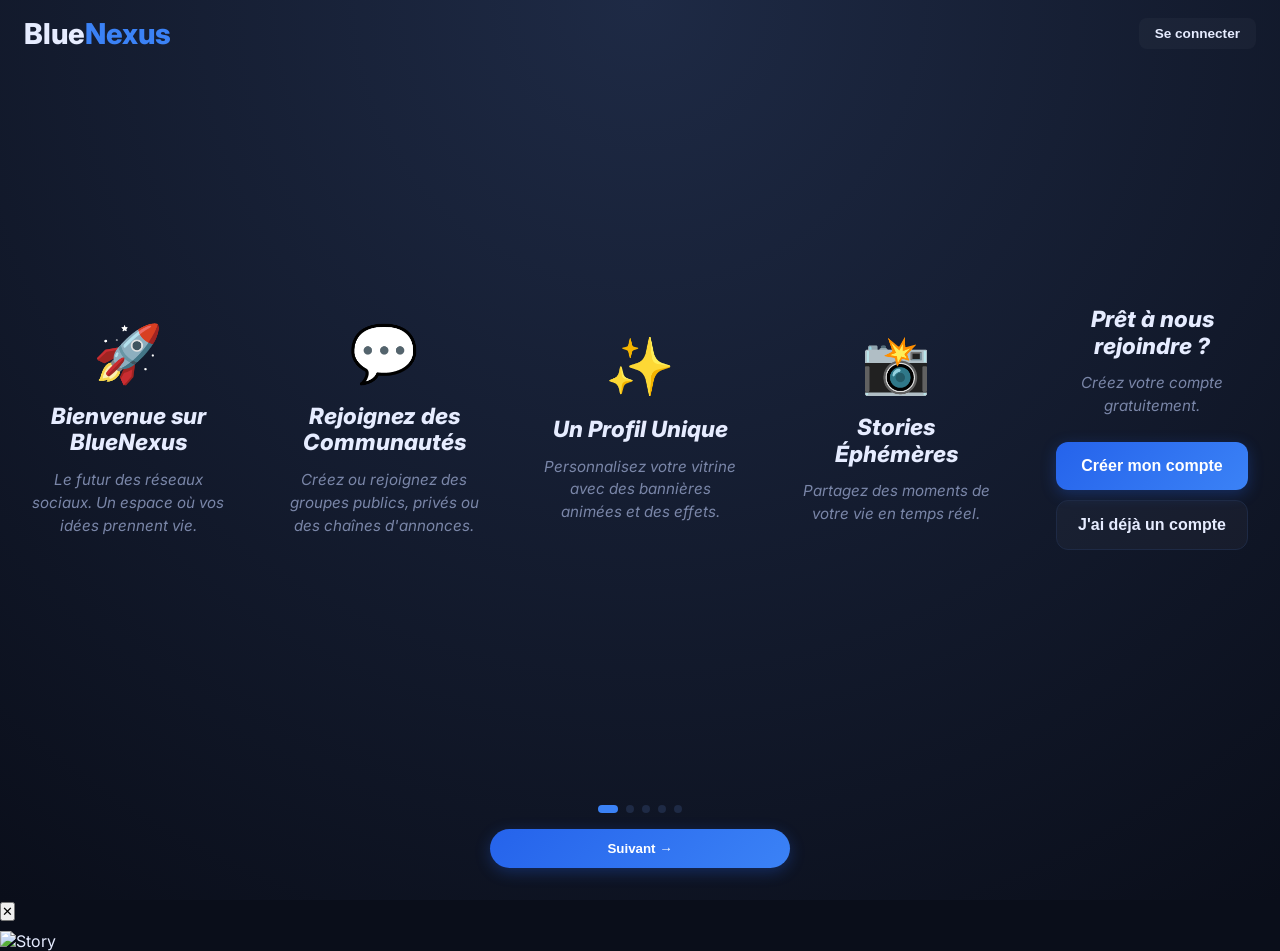
==== commit d6b39b9d: "fix(ui): correction de l'onboarding, des onglets du feed et des stories. Refonte de la navigation (m" ====
--- a/index.html
+++ b/index.html
@@ -36,7 +36,7 @@
 <div id="landing-screen" class="screen active">
   <header class="landing-header">
     <div style="display: flex; align-items: center; gap: 10px;">
-      <img src="./logo-simple.png" alt="Logo BlueNexus" style="width: 40px; height: 40px; border-radius: 10px; object-fit: cover; box-shadow: 0 4px 10px rgba(0,0,0,0.3);">
+      <img src="./logo-simple.png" alt="Logo BlueNexus" onerror="this.style.display='none'" style="width: 40px; height: 40px; border-radius: 10px; object-fit: cover; box-shadow: 0 4px 10px rgba(0,0,0,0.3);">
       <h1 class="logo" style="margin: 0; font-size: 1.8rem;">Blue<span>Nexus</span></h1>
     </div>
     <div class="landing-nav-buttons">
@@ -68,7 +68,7 @@
 <div id="auth-screen" class="screen">
   <div class="auth-box">
     <div style="display: flex; align-items: center; justify-content: center; gap: 10px; margin-bottom: 10px;">
-      <img src="./logo-simple.png" alt="Logo" style="width: 50px; height: 50px; border-radius: 12px; object-fit: cover; box-shadow: 0 4px 10px rgba(0,0,0,0.3);">
+      <img src="./logo-simple.png" alt="Logo" onerror="this.style.display='none'" style="width: 50px; height: 50px; border-radius: 12px; object-fit: cover; box-shadow: 0 4px 10px rgba(0,0,0,0.3);">
       <h1 class="logo" style="margin: 0; cursor: pointer;" onclick="window.goToLanding()">Blue<span>Nexus</span></h1>
     </div>
     <p class="tagline">Le réseau social des communautés</p>
@@ -96,32 +96,32 @@
 <!-- 3. APP SCREEN -->
 <div id="app-screen" class="screen">
   <header class="top-bar" id="main-header">
-    <div style="display: flex; align-items: center; gap: 10px;">
-      <img src="./logo-simple.png" alt="Logo" style="width: 32px; height: 32px; border-radius: 8px; object-fit: cover; box-shadow: 0 2px 5px rgba(0,0,0,0.2);">
-      <h2 id="page-title" style="margin: 0;">Accueil</h2>
-    </div>
-    <div style="display: flex; gap: 12px; align-items: center;">
+    <div style="display: flex; align-items: center; gap: 10px; flex: 1; overflow: hidden;">
+      <img src="./logo-simple.png" alt="Logo" onerror="this.style.display='none'" style="width: 32px; height: 32px; border-radius: 8px; object-fit: cover; box-shadow: 0 2px 5px rgba(0,0,0,0.2);">
+      <h2 id="page-title" style="margin: 0; white-space: nowrap; overflow: hidden; text-overflow: ellipsis;">Accueil</h2>
+    </div>
+    <div style="display: flex; gap: 10px; align-items: center; flex-shrink: 0;">
       <button id="btn-eco-mode" class="nav-btn top-btn" title="Mode Économie de Data" style="font-size: 1.2rem; opacity: 0.5;">🍃</button>
       <button data-view="notifications" class="nav-btn top-btn" style="position:relative;">🔔<span id="notif-badge" style="display:none;position:absolute; top:-5px; right:-5px; background:red; color:white; font-size:10px; border-radius:50%; padding:2px 5px;">0</span></button>
-      <button data-view="messages" class="nav-btn top-btn" style="position:relative;">✉️<span id="msg-badge" style="display:none;position:absolute; top:-5px; right:-5px; background:red; color:white; font-size:10px; border-radius:50%; padding:2px 5px;">0</span></button>
       <button data-view="search" class="nav-btn top-btn">🔍</button>
-      <button data-view="profile" class="nav-btn top-btn">👤</button>
-      <button id="btn-settings-top" class="icon-btn">⚙️</button>
+      <button id="btn-settings-top" class="icon-btn" style="font-size: 1.2rem; background:none; border:none; color:white; cursor:pointer;">⚙️</button>
     </div>
   </header>
   
   <main id="main-content">
     <section id="view-home" class="view active">
       <input type="file" id="story-file-input" accept="image/*" style="display: none;">
-      <div style="display:flex; gap:10px; margin-bottom: 1rem; align-items:center; overflow-x: auto; padding-bottom: 5px;">
-        <button id="tab-discovery" class="btn-primary small" style="flex:1; white-space: nowrap;">Découvertes</button>
-        <button id="tab-following" class="btn-secondary small" style="flex:1; white-space: nowrap;">Abonnements</button>
-        <button id="tab-opportunities" class="btn-secondary small" style="flex:1; white-space: nowrap;">💼 Opportunités</button>
-        <button id="tab-confessions" class="btn-secondary small" style="flex:1; white-space: nowrap;">🤫 Confessions</button>
-        <button id="tab-events" class="btn-secondary small" style="flex:1; white-space: nowrap;">📅 Événements</button>
-        <button id="tab-trending" class="btn-secondary small" style="flex:1; white-space: nowrap;">🔥 Tendances</button>
-        <button id="btn-refresh-feed" class="btn-secondary small" style="padding: 8px 12px;">🔄</button>
-      </div>
+      <!-- Onglets défilants -->
+      <div class="feed-tabs-container">
+        <button id="tab-discovery" class="btn-primary small tab-btn">Découvertes</button>
+        <button id="tab-following" class="btn-secondary small tab-btn">Abonnements</button>
+        <button id="tab-opportunities" class="btn-secondary small tab-btn">💼 Opportunités</button>
+        <button id="tab-confessions" class="btn-secondary small tab-btn">🤫 Confessions</button>
+        <button id="tab-events" class="btn-secondary small tab-btn">📅 Événements</button>
+        <button id="tab-trending" class="btn-secondary small tab-btn">🔥 Tendances</button>
+        <button id="btn-refresh-feed" class="btn-secondary small tab-btn" style="flex-shrink:0;">🔄</button>
+      </div>
+      
       <div id="stories-list" class="stories-container"></div>
       <div id="daily-bonus-banner" style="display:none; margin-bottom: 1rem;">
         <div onclick="document.getElementById('modal-daily').classList.remove('hidden')" style="background: linear-gradient(135deg, #f59e0b, #d97706); padding: 1rem; border-radius: var(--radius); cursor: pointer; text-align: center; box-shadow: 0 4px 12px rgba(245, 158, 11, 0.4); position: relative; overflow: hidden;">
@@ -141,19 +141,18 @@
             <option value="confession">🤫 Publier une confession anonyme</option>
           </select>
         </div>
-        <div style="display: flex; gap: 10px; align-items: center; width: 100%;">
+        <div style="display: flex; gap: 10px; align-items: flex-start; width: 100%;">
           <div id="create-post-avatar" class="post-avatar" style="width: 40px; height: 40px; font-size: 1.2rem; flex-shrink: 0; background-size: cover; background-position: center;">?</div>
-          <div style="flex: 1;">
-            <textarea id="global-post-content" placeholder="Quoi de neuf ?" rows="1"></textarea>
-            <div style="display: flex; gap: 10px; align-items: center;">
+          <div style="flex: 1; min-width: 0;">
+            <textarea id="global-post-content" placeholder="Quoi de neuf ?" rows="1" style="width: 100%;"></textarea>
+            <div style="display: flex; gap: 8px; align-items: center; flex-wrap: wrap; margin-top: 5px;">
               <input type="file" id="global-post-file" accept="image/*,video/*,audio/*" style="display:none;">
-              <button id="btn-global-attach" class="btn-secondary small">📎</button>
-              <button id="btn-create-poll" class="btn-secondary small" title="Créer un sondage">📊</button>
-                <button class="btn-secondary small btn-mic" data-target="global-post-content">🎤</button>
-              <button id="btn-global-publish" class="btn-primary small" style="margin-left:auto;" disabled>Publier</button>
+              <button id="btn-global-attach" class="btn-secondary small" style="padding: 5px 10px;">📎</button>
+              <button id="btn-create-poll" class="btn-secondary small" style="padding: 5px 10px;" title="Créer un sondage">📊</button>
+              <button class="btn-secondary small btn-mic" style="padding: 5px 10px;" data-target="global-post-content">🎤</button>
+              <button id="btn-global-publish" class="btn-primary small" style="margin-left:auto; padding: 5px 15px;" disabled>Publier</button>
             </div>
             <div id="global-file-preview" class="file-preview-container hidden"></div>
-
           </div>
         </div>
       </div>
@@ -307,8 +306,10 @@
   </main>
   <nav class="bottom-nav" id="main-nav">
     <button data-view="home" class="nav-btn active">🏠<span>Accueil</span></button>
- <button data-view="communities" class="nav-btn">💬<span>Communautés</span></button>
+    <button data-view="communities" class="nav-btn">💬<span>Communautés</span></button>
     <button data-view="video" class="nav-btn">🎬<span>Vidéo</span></button>
+    <button data-view="messages" class="nav-btn" style="position:relative;">✉️<span id="msg-badge-btm" style="display:none;position:absolute; top:-5px; right:15px; background:red; color:white; font-size:10px; border-radius:50%; padding:2px 5px;">0</span><span>Messages</span></button>
+    <button data-view="profile" class="nav-btn">👤<span>Profil</span></button>
   </nav>
 </div>
 <!-- MODALS -->
@@ -342,16 +343,8 @@
       navigator.serviceWorker.register('./sw.js')
         .then((reg) => {
           console.log('✅ BlueNexus SW enregistré. Scope:', reg.scope);
-          reg.addEventListener('updatefound', () => {
-            const newWorker = reg.installing;
-            newWorker.addEventListener('statechange', () => {
-              if (newWorker.state === 'installed' && navigator.serviceWorker.controller) {
-                console.log('🔄 Nouvelle version disponible. Rechargez pour l\'avoir.');
-              }
-            });
-          });
         })
-        .catch((err) => console.warn('⚠️ SW non enregistré (normal en local file://):', err));
+        .catch((err) => console.warn('⚠️ SW non enregistré:', err));
     });
   }
 </script>
--- a/css/styles.css
+++ b/css/styles.css
@@ -1,50 +1,64 @@
-@keyframes bounce {
-  0%, 20%, 50%, 80%, 100% { transform: translateY(0); }
-  40% { transform: translateY(-20px); }
-  60% { transform: translateY(-10px); }
-}:root { --bg: #0a0e1a; --bg-2: #121829; --blue: #2563eb; --blue-light: #3b82f6; --text: #e6ecff; --muted: #7a86a8; --border: #1e2a45; --radius: 14px; --card-shadow: 0 2px 8px rgba(0,0,0,0.2); }
+:root { --bg: #0a0e1a; --bg-2: #121829; --blue: #2563eb; --blue-light: #3b82f6; --text: #e6ecff; --muted: #7a86a8; --border: #1e2a45; --radius: 14px; --card-shadow: 0 2px 8px rgba(0,0,0,0.2); }
 body.light-mode { --bg: #f0f2f5; --bg-2: #ffffff; --text: #1c1e21; --muted: #65676b; --border: #ced0d4; --blue: #1877f2; --blue-light: #166fe5; --card-shadow: 0 1px 3px rgba(0,0,0,0.1), 0 1px 2px rgba(0,0,0,0.06); }
-* { margin: 0; padding: 0; box-sizing: border-box; }
-body { font-family: 'Inter', sans-serif; background: var(--bg); color: var(--text); min-height: 100vh; transition: background 0.3s, color 0.3s; overflow-x: hidden; }
+* { margin: 0; padding: 0; box-sizing: border-box; min-width: 0; }
+html, body { max-width: 100vw; overflow-x: hidden; position: relative; }
+body { font-family: 'Inter', sans-serif; background: var(--bg); color: var(--text); min-height: 100vh; transition: background 0.3s, color 0.3s; }
 .screen { display: none !important; } .screen.active { display: block !important; }
 .view { display: none !important; } .view.active { display: block !important; animation: fade 0.2s; }
 @keyframes fade { from { opacity: 0; } to { opacity: 1; } }
 
-/* --- AUTHENTIFICATION --- */
+/* AUTH */
 #auth-screen.active { display: flex !important; align-items: center; justify-content: center; min-height: 100vh; background: var(--bg); }
 .auth-box { width: 100%; max-width: 360px; padding: 2rem; background: var(--bg-2); border: 1px solid var(--border); border-radius: var(--radius); display: flex; flex-direction: column; gap: 0.8rem; box-shadow: var(--card-shadow); }
 .logo { font-size: 2rem; font-weight: 800; } .logo span { color: var(--blue-light); }
 .tagline { font-size: 0.8rem; color: var(--muted); margin-bottom: 1rem; }
 input, textarea, select { width: 100%; padding: 0.75rem; background: var(--bg); border: 1px solid var(--border); border-radius: 10px; color: var(--text); margin-bottom: 0.5rem; font-family: inherit; }
 input:focus, textarea:focus { border-color: var(--blue-light); outline: none; }
-.btn-primary { background: var(--blue); color: white; padding: 0.75rem; font-weight: bold; border: none; border-radius: 10px; cursor: pointer; }
-.btn-secondary { background: transparent; border: 1px solid var(--border); color: var(--text); padding: 0.75rem; border-radius: 10px; cursor: pointer; }
-.btn-primary.small, .btn-secondary.small { padding: 0.5rem 1rem; font-size: 0.85rem; width: auto; }
+
+/* BOUTONS AMÉLIORÉS */
+.btn-primary { background: linear-gradient(135deg, var(--blue), var(--blue-light)); color: white; padding: 0.75rem 1.5rem; font-weight: 600; border: none; border-radius: 12px; cursor: pointer; box-shadow: 0 4px 15px rgba(37, 99, 235, 0.3); transition: all 0.2s ease; display: inline-flex; align-items: center; justify-content: center; }
+.btn-primary:hover { transform: translateY(-2px); box-shadow: 0 6px 20px rgba(37, 99, 235, 0.4); filter: brightness(1.1); }
+.btn-primary:active { transform: translateY(0) scale(0.98); box-shadow: 0 2px 10px rgba(37, 99, 235, 0.2); }
+.btn-primary:disabled { background: var(--border); color: var(--muted); box-shadow: none; cursor: not-allowed; transform: none; opacity: 0.7; }
+.btn-secondary { background: rgba(255, 255, 255, 0.03); border: 1px solid var(--border); color: var(--text); padding: 0.75rem 1.5rem; font-weight: 600; border-radius: 12px; cursor: pointer; transition: all 0.2s ease; display: inline-flex; align-items: center; justify-content: center; }
+.btn-secondary:hover { background: rgba(255, 255, 255, 0.08); border-color: var(--muted); transform: translateY(-1px); }
+.btn-secondary:active { transform: scale(0.98); }
+.btn-primary.small, .btn-secondary.small { padding: 0.5rem 1rem; font-size: 0.85rem; border-radius: 8px; box-shadow: none; }
 .muted { color: var(--muted); font-size: 0.85rem; }
 .error { color: #ff6b6b; font-size: 0.85rem; }
 
-/* --- APPLICATION GLOBALE --- */
-#app-screen { min-height: 100vh; padding-bottom: 60px; }
-#main-header { position: sticky; top: 0; z-index: 10; display: flex; justify-content: space-between; align-items: center; padding: 1rem; background: var(--bg-2); border-bottom: 1px solid var(--border); box-shadow: 0 2px 4px rgba(0,0,0,0.1); }
-#main-content { padding: 0.8rem; }
-.top-btn { background: none; border: none; font-size: 1.3rem; cursor: pointer; color: var(--text); padding: 0; }
+/* APP GLOBAL */
+#app-screen { min-height: 100vh; padding-bottom: 65px; width: 100%; overflow-x: hidden; }
+#main-header { position: sticky; top: 0; z-index: 100; display: flex; justify-content: space-between; align-items: center; padding: 0.5rem 0.8rem; background: var(--bg-2); border-bottom: 1px solid var(--border); box-shadow: 0 2px 4px rgba(0,0,0,0.1); width: 100%; gap: 5px; }
+#main-header > div { display: flex; align-items: center; gap: 6px; overflow: hidden; }
+#main-header > div:last-child { gap: 8px; flex-shrink: 0; }
+#main-header h2#page-title { font-size: 1.2rem; margin: 0; white-space: nowrap; overflow: hidden; text-overflow: ellipsis; }
+#main-header img { flex-shrink: 0; }
+#main-content { padding: 0.8rem; width: 100%; max-width: 100%; box-sizing: border-box; overflow-x: hidden; }
+.top-btn { background: none; border: none; font-size: 1.2rem; cursor: pointer; color: var(--text); padding: 2px; flex-shrink: 0; }
 .top-btn:hover { color: var(--blue-light); }
 
-/* --- POSTS & FEED --- */
-.post-creation-box { display: flex; gap: 10px; align-items: flex-start; background: var(--bg-2); padding: 0.8rem; border-radius: var(--radius); border: 1px solid var(--border); margin-bottom: 0.8rem; box-shadow: var(--card-shadow); }
-.post-creation-box textarea { border: none; background: transparent; font-size: 1rem; padding: 8px; margin: 0; resize: none; }
-.media-list { display: flex; flex-direction: column; gap: 0.8rem; }
-.media-item { background: var(--bg-2); border: 1px solid var(--border); border-radius: var(--radius); padding: 0.8rem; box-shadow: var(--card-shadow); transition: transform 0.2s, box-shadow 0.2s; }
+/* ONGLETS DU FEED (Défilement horizontal) */
+.feed-tabs-container { display: flex; gap: 8px; overflow-x: auto; padding-bottom: 8px; margin-bottom: 1rem; scrollbar-width: none; }
+.feed-tabs-container::-webkit-scrollbar { display: none; }
+.tab-btn { flex-shrink: 0 !important; white-space: nowrap; }
+
+/* POSTS */
+.post-creation-box { display: flex; flex-direction: column; gap: 10px; background: var(--bg-2); padding: 0.8rem; border-radius: var(--radius); border: 1px solid var(--border); margin-bottom: 0.8rem; box-shadow: var(--card-shadow); width: 100%; max-width: 100%; box-sizing: border-box; }
+.post-creation-box textarea { border: none; background: transparent; font-size: 1rem; padding: 8px; margin: 0; resize: none; width: 100%; max-width: 100%; }
+.media-list { display: flex; flex-direction: column; gap: 0.8rem; width: 100%; max-width: 100%; }
+.media-item { background: var(--bg-2); border: 1px solid var(--border); border-radius: var(--radius); padding: 0.8rem; box-shadow: var(--card-shadow); transition: transform 0.2s, box-shadow 0.2s; width: 100%; max-width: 100%; box-sizing: border-box; overflow: hidden; }
 .media-item:hover { transform: translateY(-1px); box-shadow: 0 4px 12px rgba(0,0,0,0.15); }
-.post-header { display: flex; align-items: center; justify-content: space-between; width: 100%; margin-bottom: 8px; }
-.post-avatar { width: 35px; height: 35px; border-radius: 50%; background: var(--blue); display: flex; align-items: center; justify-content: center; object-fit: cover; color: white; font-weight: bold; }
+.post-header { display: flex; align-items: center; justify-content: space-between; width: 100%; margin-bottom: 8px; gap: 10px; }
+.post-avatar { width: 35px; height: 35px; border-radius: 50%; background: var(--blue); display: flex; align-items: center; justify-content: center; object-fit: cover; color: white; font-weight: bold; flex-shrink: 0; }
 .post-media { width: 100%; border-radius: 8px; margin-top: 0.5rem; max-height: 300px; object-fit: contain; background: #000; }
-.post-time { font-size: 0.75rem; color: var(--muted); font-weight: normal; margin-left: auto; }
-.post-actions { display: flex; justify-content: space-between; gap: 5px; margin-top: 8px; padding-top: 8px; border-top: 1px solid var(--border); position: relative; }
-.action-btn { flex: 1; display: flex; justify-content: center; align-items: center; gap: 5px; padding: 6px; border-radius: 8px; background: transparent; border: none; color: var(--text); cursor: pointer; font-size: 0.85rem; font-weight: 600; transition: background 0.2s; }
-.action-btn:hover { background: rgba(255,255,255,0.05); }
+.post-time { font-size: 0.75rem; color: var(--muted); font-weight: normal; margin-left: auto; white-space: nowrap; }
+.post-actions { display: flex; justify-content: space-between; gap: 5px; margin-top: 8px; padding-top: 8px; border-top: 1px solid var(--border); position: relative; flex-wrap: wrap; }
+.action-btn { flex: 1; display: flex; justify-content: center; align-items: center; gap: 5px; padding: 8px; border-radius: 10px; background: transparent; border: none; color: var(--text); cursor: pointer; font-size: 0.85rem; font-weight: 600; transition: all 0.2s ease; min-width: 40px; }
+.action-btn:hover { background: rgba(255, 255, 255, 0.08); transform: scale(1.05); }
+.action-btn:active { transform: scale(0.95); }
 .action-btn.delete { color: #ff6b6b; }
-.more-menu-container { position: relative; display: flex; flex: 1; }
+.more-menu-container { position: relative; display: flex; flex: 1; justify-content: center; }
 .more-menu { position: absolute; bottom: 100%; right: 0; background: var(--bg-2); border: 1px solid var(--border); border-radius: 10px; padding: 5px; display: none; flex-direction: column; z-index: 50; min-width: 140px; box-shadow: 0 4px 15px rgba(0,0,0,0.5); margin-bottom: 5px; }
 .more-menu.active { display: flex; }
 .more-menu button { background: transparent; border: none; border-bottom: 1px solid var(--border); color: var(--text); padding: 10px 15px; text-align: left; border-radius: 0; cursor: pointer; font-size: 0.9rem; width: 100%; }
@@ -55,14 +69,14 @@
 .file-preview-container.hidden { display: none !important; }
 .file-preview-img { max-height: 80px; max-width: 80px; border-radius: 5px; object-fit: cover; }
 .file-preview-name { flex: 1; font-size: 0.85rem; color: var(--muted); white-space: nowrap; overflow: hidden; text-overflow: ellipsis; }
-.file-preview-remove { background: #ff6b6b; color: white; border: none; border-radius: 50%; width: 24px; height: 24px; cursor: pointer; font-weight: bold; display: flex; align-items: center; justify-content: center; font-size: 14px; }
-
-/* --- COMMUNAUTÉS --- */
-.comm-header-fixed { position: sticky; top: 0; background: var(--bg); display: flex; align-items: center; padding: 1rem; border-bottom: 1px solid var(--border); }
-.chat-input-bar { position: fixed; bottom: 0; left: 0; right: 0; background: var(--bg-2); border-top: 1px solid var(--border); padding: 10px; display: flex; gap: 10px; align-items: flex-end; z-index: 100; }
+.file-preview-remove { background: #ff6b6b; color: white; border: none; border-radius: 50%; width: 24px; height: 24px; cursor: pointer; font-weight: bold; display: flex; align-items: center; justify-content: center; font-size: 14px; flex-shrink: 0; }
+
+/* COMMUNAUTÉS */
+.comm-header-fixed { position: sticky; top: 0; background: var(--bg); display: flex; align-items: center; padding: 1rem; border-bottom: 1px solid var(--border); width: 100%; box-sizing: border-box; }
+.chat-input-bar { position: fixed; bottom: 0; left: 0; right: 0; background: var(--bg-2); border-top: 1px solid var(--border); padding: 10px; display: flex; gap: 10px; align-items: flex-end; z-index: 100; width: 100%; box-sizing: border-box; }
 .chat-input-bar.hidden { display: none !important; }
-.tg-list { display: flex; flex-direction: column; background: var(--bg-2); border-radius: var(--radius); border: 1px solid var(--border); overflow: hidden; box-shadow: var(--card-shadow); }
-.tg-item { display: flex; align-items: center; padding: 12px 15px; border-bottom: 1px solid var(--border); cursor: pointer; transition: background 0.2s; }
+.tg-list { display: flex; flex-direction: column; background: var(--bg-2); border-radius: var(--radius); border: 1px solid var(--border); overflow: hidden; box-shadow: var(--card-shadow); width: 100%; }
+.tg-item { display: flex; align-items: center; padding: 12px 15px; border-bottom: 1px solid var(--border); cursor: pointer; transition: background 0.2s; width: 100%; box-sizing: border-box; }
 .tg-item:last-child { border-bottom: none; }
 .tg-item:hover { background: rgba(255,255,255,0.05); }
 .tg-avatar { width: 50px; height: 50px; border-radius: 50%; background: var(--blue); display: flex; align-items: center; justify-content: center; color: white; font-weight: bold; font-size: 1.2rem; margin-right: 15px; flex-shrink: 0; object-fit: cover; }
@@ -77,51 +91,57 @@
 .comment-input-row button { padding: 8px 15px; border-radius: 20px; }
 .member-item { display: flex; justify-content: space-between; align-items: center; padding: 10px; background: var(--bg); border-radius: 8px; margin-bottom: 8px; }
 
-/* --- CHAT --- */
-.chat-container { display: flex; flex-direction: column; padding: 1rem; padding-bottom: 80px; min-height: calc(100vh - 120px); gap: 10px; }
-.chat-msg { max-width: 80%; padding: 10px 14px; border-radius: 16px; font-size: 0.95rem; position: relative; word-wrap: break-word; line-height: 1.4; }
+/* CHAT */
+.chat-container { display: flex; flex-direction: column; padding: 1rem; padding-bottom: 80px; min-height: calc(100vh - 120px); gap: 10px; width: 100%; box-sizing: border-box; overflow-x: hidden; }
+.chat-msg { max-width: 85%; padding: 10px 14px; border-radius: 16px; font-size: 0.95rem; position: relative; word-wrap: break-word; line-height: 1.4; }
 .chat-msg.mine { background: var(--blue); color: white; align-self: flex-end; border-bottom-right-radius: 4px; }
 .chat-msg.theirs { background: var(--bg-2); border: 1px solid var(--border); color: var(--text); align-self: flex-start; border-bottom-left-radius: 4px; }
 .chat-time { font-size: 0.65rem; opacity: 0.7; margin-top: 4px; display: block; text-align: right; }
 .chat-image { max-width: 100%; border-radius: 10px; margin-top: 5px; cursor: pointer; }
 
-/* --- PROFIL --- */
-.fb-profile { background: var(--bg-2); border-radius: var(--radius); overflow: hidden; border: 1px solid var(--border); box-shadow: var(--card-shadow); }
-.fb-banner { height: 150px; background: linear-gradient(135deg, var(--blue), #0a0e1a); position: relative; }
-.fb-avatar-container { display: flex; align-items: flex-end; gap: 1rem; padding: 0 1rem; margin-top: -50px; margin-bottom: 1rem; }
-.fb-avatar { width: 100px; height: 100px; border-radius: 50%; border: 4px solid var(--bg-2); background: var(--blue-light); background-size: cover; background-position: center; display: flex; align-items: center; justify-content: center; font-size: 2.5rem; font-weight: bold; color: white; }
-.fb-stats { display: flex; gap: 20px; padding: 0 1rem; margin-bottom: 15px; font-size: 0.9rem; color: var(--muted); }
+/* PROFIL */
+.fb-profile { background: var(--bg-2); border-radius: var(--radius); overflow: hidden; border: 1px solid var(--border); box-shadow: var(--card-shadow); width: 100%; max-width: 100%; box-sizing: border-box; }
+.fb-banner { height: 150px; background: linear-gradient(135deg, var(--blue), #0a0e1a); position: relative; width: 100%; }
+.fb-avatar-container { display: flex; align-items: flex-end; gap: 1rem; padding: 0 1rem; margin-top: -50px; margin-bottom: 1rem; width: 100%; box-sizing: border-box; }
+.fb-avatar { width: 100px; height: 100px; border-radius: 50%; border: 4px solid var(--bg-2); background: var(--blue-light); background-size: cover; background-position: center; display: flex; align-items: center; justify-content: center; font-size: 2.5rem; font-weight: bold; color: white; flex-shrink: 0; }
+.fb-stats { display: flex; gap: 15px; padding: 0 1rem; margin-bottom: 15px; font-size: 0.9rem; color: var(--muted); flex-wrap: wrap; }
 .fb-stats strong { color: var(--text); font-size: 1.1rem; }
-.fb-action-buttons { padding: 0 1rem; display: flex; gap: 10px; margin-bottom: 15px; }
-.fb-tabs { display: flex; border-bottom: 1px solid var(--border); padding: 0 1rem; margin-bottom: 1rem; }
+.fb-action-buttons { padding: 0 1rem; display: flex; gap: 10px; margin-bottom: 15px; flex-wrap: wrap; }
+.fb-tabs { display: flex; border-bottom: 1px solid var(--border); padding: 0 1rem; margin-bottom: 1rem; overflow-x: auto; white-space: nowrap; scrollbar-width: none; }
 .fb-tab { background: transparent; border: none; padding: 12px 15px; font-size: 0.95rem; font-weight: bold; color: var(--muted); cursor: pointer; border-bottom: 3px solid transparent; transition: all 0.2s; }
 .fb-tab:hover { color: var(--text); }
 .fb-tab.active { color: var(--blue-light); border-bottom-color: var(--blue-light); }
-.fb-tab-content { padding: 0 1rem 1rem 1rem; }
-.bottom-nav { position: fixed; bottom: 0; left: 0; right: 0; display: flex; justify-content: space-around; background: var(--bg-2); border-top: 1px solid var(--border); padding: 0.5rem 0; z-index: 20; }
-.nav-btn { background: none; color: var(--muted); border: none; display: flex; flex-direction: column; align-items: center; font-size: 1.1rem; padding: 0.4rem; cursor: pointer; }
+.fb-tab-content { padding: 0 1rem 1rem 1rem; width: 100%; box-sizing: border-box; }
+
+/* NAVIGATION */
+.bottom-nav { position: fixed; bottom: 0; left: 0; right: 0; display: flex; justify-content: space-around; background: var(--bg-2); border-top: 1px solid var(--border); padding: 0.5rem 0; z-index: 20; width: 100%; box-sizing: border-box; padding-bottom: env(safe-area-inset-bottom, 5px); }
+.nav-btn { background: none; color: var(--muted); border: none; display: flex; flex-direction: column; align-items: center; font-size: 1.2rem; padding: 0.3rem; cursor: pointer; flex: 1; }
 .nav-btn span { font-size: 0.65rem; margin-top: 2px; }
 .nav-btn.active { color: var(--blue-light); }
-.modal { position: fixed; inset: 0; background: rgba(0,0,0,0.8); display: flex; align-items: center; justify-content: center; z-index: 50; }
+
+/* MODALS & DIVERS */
+.modal { position: fixed; inset: 0; background: rgba(0,0,0,0.8); display: flex; align-items: center; justify-content: center; z-index: 50; padding: 1rem; }
 .modal.hidden { display: none !important; }
-.modal-content { background: var(--bg-2); padding: 1.5rem; border-radius: var(--radius); width: 90%; max-width: 400px; box-shadow: 0 10px 25px rgba(0,0,0,0.5); }
+.modal-content { background: var(--bg-2); padding: 1.5rem; border-radius: var(--radius); width: 100%; max-width: 400px; box-shadow: 0 10px 25px rgba(0,0,0,0.5); box-sizing: border-box; }
 .badge-item { background: linear-gradient(135deg, #f59e0b, #b45309); color: white; padding: 2px 8px; border-radius: 10px; font-size: 0.7rem; font-weight: bold; }
-.skeleton-post { background: var(--bg-2); border: 1px solid var(--border); border-radius: var(--radius); padding: 1rem; margin-bottom: 1rem; box-shadow: var(--card-shadow); }
+.skeleton-post { background: var(--bg-2); border: 1px solid var(--border); border-radius: var(--radius); padding: 1rem; margin-bottom: 1rem; box-shadow: var(--card-shadow); width: 100%; box-sizing: border-box; }
 .skeleton-line { background: var(--border); height: 15px; border-radius: 5px; margin-bottom: 10px; animation: pulse 1.5s infinite; }
 .skeleton-line.short { width: 50%; }
 @keyframes pulse { 0% { opacity: 0.5; } 50% { opacity: 1; } 100% { opacity: 0.5; } }
-#toast-container { position: fixed; bottom: 80px; left: 50%; transform: translateX(-50%); z-index: 1000; display: flex; flex-direction: column; gap: 10px; pointer-events: none; }
+#toast-container { position: fixed; bottom: 80px; left: 50%; transform: translateX(-50%); z-index: 1000; display: flex; flex-direction: column; gap: 10px; pointer-events: none; width: 90%; max-width: 350px; align-items: center; }
 .toast { background: var(--bg-2); color: var(--text); padding: 12px 24px; border-radius: 30px; font-size: 0.9rem; font-weight: 600; box-shadow: 0 4px 12px rgba(0,0,0,0.3); border: 1px solid var(--border); opacity: 0; transform: translateY(20px); transition: all 0.3s ease; text-align: center; white-space: nowrap; }
 .toast.show { opacity: 1; transform: translateY(0); }
 .toast.success { border-left: 4px solid #10b981; }
 .toast.error { border-left: 4px solid #ef4444; }
 #btn-back-to-top { position: fixed; bottom: 90px; right: 15px; width: 45px; height: 45px; border-radius: 50%; background: var(--blue); color: white; border: none; font-size: 1.5rem; font-weight: bold; cursor: pointer; box-shadow: 0 4px 12px rgba(0,0,0,0.3); display: none; align-items: center; justify-content: center; z-index: 90; transition: opacity 0.3s; }
 #btn-back-to-top.show { display: flex; }
-.heart-animation { position: absolute; top: 50%; left: 50%; transform: translate(-50%, -50%) scale(0); font-size: 5rem; color: #ff2d55; opacity: 0; pointer-events: none; z-index: 100; }
+.heart-animation { position: absolute; top: 50%;left: 50%; transform: translate(-50%, -50%) scale(0); font-size: 5rem; color: #ff2d55; opacity: 0; pointer-events: none; z-index: 100; }
 .heart-animation.animate { animation: heart-burst 0.6s ease-out forwards; }
 @keyframes heart-burst { 0% { transform: translate(-50%, -50%) scale(0); opacity: 1; } 50% { transform: translate(-50%, -50%) scale(1.2); opacity: 1; } 100% { transform: translate(-50%, -50%) scale(1.5); opacity: 0; } }
-.video-feed-container { height: calc(100vh - 60px); overflow-y: scroll; scroll-snap-type: y mandatory; background: #000; padding-bottom: 60px; }
-.video-slide { height: calc(100vh - 60px); scroll-snap-align: start; position: relative; display: flex; align-items: center; justify-content: center; overflow: hidden; }
+
+/* VIDEO */
+.video-feed-container { height: calc(100vh - 60px); overflow-y: scroll; scroll-snap-type: y mandatory; background: #000; padding-bottom: 60px; width: 100%; }
+.video-slide { height: calc(100vh - 60px); scroll-snap-align: start; position: relative; display: flex; align-items: center; justify-content: center; overflow: hidden; width: 100%; }
 .video-slide video { width: 100%; height: 100%; object-fit: contain; }
 .video-overlay { position: absolute; bottom: 20px; left: 15px; z-index: 10; color: white; text-shadow: 1px 1px 4px rgba(0,0,0,0.8); max-width: 75%; }
 .video-overlay h4 { font-size: 1rem; margin-bottom: 5px; color: var(--blue-light); cursor: pointer; }
@@ -129,566 +149,98 @@
 .video-actions { position: absolute; right: 15px; bottom: 30px; display: flex; flex-direction: column; gap: 20px; z-index: 10; color: white; text-align: center; }
 .video-actions button { background: rgba(0,0,0,0.5); border: none; color: white; font-size: 1.5rem; width: 50px; height: 50px; border-radius: 50%; display: flex; flex-direction: column; align-items: center; justify-content: center; cursor: pointer; backdrop-filter: blur(5px); }
 .video-actions button span { font-size: 0.7rem; margin-top: 2px; }
-.search-header { position: sticky; top: 0; background: var(--bg); padding: 10px 0; z-index: 10; margin-bottom: 10px; }
-.search-bar-container { display: flex; align-items: center; background: var(--bg-2); border: 1px solid var(--border); border-radius: 25px; padding: 5px 15px; gap: 10px; }
+
+/* SEARCH */
+.search-header { position: sticky; top: 0; background: var(--bg); padding: 10px 0; z-index: 10; margin-bottom: 10px; width: 100%; }
+.search-bar-container { display: flex; align-items: center; background: var(--bg-2); border: 1px solid var(--border); border-radius: 25px; padding: 5px 15px; gap: 10px; width: 100%; box-sizing: border-box; }
 .search-bar-container:focus-within { border-color: var(--blue-light); }
 .search-icon { font-size: 1rem; color: var(--muted); }
 #search-input { border: none; background: transparent; margin: 0; padding: 8px 0; flex: 1; font-size: 0.95rem; }
 #search-input:focus { outline: none; }
-.btn-clear-search { background: var(--border); color: var(--text); border: none; width: 22px; height: 22px; border-radius: 50%; cursor: pointer; font-size: 0.7rem; display: flex; align-items: center; justify-content: center; }
-.search-filters-row { display: flex; gap: 8px; margin-top: 10px; overflow-x: auto; padding-bottom: 5px; }
-.filter-btn { background: var(--bg-2); border: 1px solid var(--border); color: var(--muted); padding: 6px 14px; border-radius: 20px; font-size: 0.8rem; cursor: pointer; white-space: nowrap; transition: all 0.2s; }
+.btn-clear-search { background: var(--border); color: var(--text); border: none; width: 22px; height: 22px; border-radius: 50%; cursor: pointer; font-size: 0.7rem; display: flex; align-items: center; justify-content: center; flex-shrink: 0; }
+.search-filters-row { display: flex; gap: 8px; margin-top: 10px; overflow-x: auto; padding-bottom: 5px; width: 100%; scrollbar-width: none; }
+.filter-btn { background: var(--bg-2); border: 1px solid var(--border); color: var(--muted); padding: 6px 14px; border-radius: 20px; font-size: 0.8rem; cursor: pointer; white-space: nowrap; transition: all 0.2s; flex-shrink: 0; }
 .filter-btn.active { background: var(--blue); border-color: var(--blue); color: white; font-weight: bold; }
 #search-history-container { margin-top: 10px; }
 .history-item { display: flex; align-items: center; gap: 10px; padding: 12px 15px; border-bottom: 1px solid var(--border); cursor: pointer; }
 .history-item:hover { background: rgba(255,255,255,0.05); }
 .history-icon { color: var(--muted); }
 .search-section-title { font-size: 0.85rem; color: var(--muted); margin: 15px 0 10px 0; font-weight: bold; text-transform: uppercase; letter-spacing: 1px; }
+
+/* NOTIFICATIONS */
 .notif-item { display: flex; align-items: center; padding: 15px; border-bottom: 1px solid var(--border); cursor: pointer; transition: background 0.2s; gap: 12px; }
 .notif-item:hover { background: rgba(255,255,255,0.05); }
 .notif-item.unread { background: rgba(37, 99, 235, 0.1); }
 .notif-avatar { width: 45px; height: 45px; border-radius: 50%; background: var(--blue); object-fit: cover; display: flex; align-items: center; justify-content: center; color: white; font-weight: bold; flex-shrink: 0; }
-.notif-content { flex: 1; }
+.notif-content { flex: 1; min-width: 0; }
 .notif-text { font-size: 0.9rem; margin-bottom: 3px; }
 .notif-text strong { color: var(--blue-light); }
 .notif-time { font-size: 0.75rem; color: var(--muted); }
-#comm-banner-header { border-bottom: 1px solid var(--border); }
+#comm-banner-header { border-bottom: 1px solid var(--border); width: 100%; }
 #comm-avatar-display { box-shadow: 0 2px 10px rgba(0,0,0,0.3); }
 #comm-admin-controls { display: flex; gap: 10px; padding: 0 1rem 10px 1rem; }
 #comm-admin-controls button { flex: 1; font-size: 0.75rem; padding: 8px; }
 
-/* --- STORIES --- */
-.stories-container {
-  display: flex;
-  gap: 12px;
-  overflow-x: auto;
-  padding: 10px 0;
-  margin-bottom: 10px;
-  scrollbar-width: none;
+/* STORIES (Corrigé) */
+.stories-container { display: flex; gap: 12px; overflow-x: auto; padding: 10px 0; margin-bottom: 10px; scrollbar-width: none; width: 100%; }
+.stories-container::-webkit-scrollbar { display: none; }
+.story-item { display: flex; flex-direction: column; align-items: center; gap: 5px; cursor: pointer; min-width: 65px; max-width: 65px; }
+.story-avatar-ring { width: 60px; height: 60px; flex-shrink: 0; border-radius: 50%; padding: 2px; background: linear-gradient(45deg, #f59e0b, #ef4444, #3b82f6); position: relative; }
+.story-avatar-ring.seen { background: var(--border); }
+.story-avatar-img { width: 100%; height: 100%; border-radius: 50%; background-color: var(--bg); border: 2px solid var(--bg); background-size: cover; background-position: center; display: flex; align-items: center; justify-content: center; color: white; font-weight: bold; overflow: hidden; }
+.story-name { font-size: 0.7rem; color: var(--text); max-width: 65px; white-space: nowrap; overflow: hidden; text-overflow: ellipsis; }
+.story-add-btn { position: absolute; bottom: 0; right: 0; background: var(--blue); color: white; width: 20px; height: 20px; border-radius: 50%; display: flex; align-items: center; justify-content: center; font-size: 12px; border: 2px solid var(--bg-2); }
+
+/* EFFETS PROFIL */
+.avatar-effect-container { padding: 4px; border-radius: 50%; display: inline-block; position: relative; z-index: 1; }
+.effect-blue { box-shadow: 0 0 15px var(--blue-light); animation: pulse-blue 2s infinite alternate; }
+@keyframes pulse-blue { from { box-shadow: 0 0 5px var(--blue-light); } to { box-shadow: 0 0 20px var(--blue-light), 0 0 30px var(--blue); } }
+.effect-pink { box-shadow: 0 0 15px #ec4899; animation: pulse-pink 2s infinite alternate; }
+@keyframes pulse-pink { from { box-shadow: 0 0 5px #ec4899; } to { box-shadow: 0 0 20px #ec4899, 0 0 30px #db2777; } }
+.effect-rainbow { background: linear-gradient(45deg, #ff0000, #ff7300, #fffb00, #48ff00, #00ffd5, #002bff, #7a00ff, #ff00c8, #ff0000); background-size: 400%; animation: rainbow-rotate 5s linear infinite; }
+@keyframes rainbow-rotate { 0% { background-position: 0% 50%; } 100% { background-position: 400% 50%; } }
+.effect-fire { box-shadow: 0 0 15px #f97316; animation: pulse-fire 1.5s infinite alternate; }
+@keyframes pulse-fire { from { box-shadow: 0 0 5px #f97316; } to { box-shadow: 0 0 25px #ef4444, 0 0 35px #f97316; } }
+.effect-stars .effect-overlay { background-image: radial-gradient(2px 2px at 20px 30px, #eee, rgba(0,0,0,0)), radial-gradient(2px 2px at 40px 70px, #fff, rgba(0,0,0,0)), radial-gradient(2px 2px at 50px 160px, #ddd, rgba(0,0,0,0)), radial-gradient(2px 2px at 90px 40px, #fff, rgba(0,0,0,0)), radial-gradient(2px 2px at 130px 80px, #fff, rgba(0,0,0,0)); background-repeat: repeat; background-size: 200px 200px; animation: stars-move 10s linear infinite; }
+@keyframes stars-move { from { background-position: 0 0; } to { background-position: -200px 100px; } }
+.effect-sakura .effect-overlay { background: radial-gradient(circle at 20% 30%, rgba(255, 182, 193, 0.6) 0%, transparent 10%), radial-gradient(circle at 80% 60%, rgba(255, 105, 180, 0.5) 0%, transparent 8%), radial-gradient(circle at 50% 80%, rgba(255, 192, 203, 0.7) 0%, transparent 12%); background-size: 100px 100px; animation: sakura-fall 6s ease-in-out infinite alternate; }
+@keyframes sakura-fall { 0% { background-position: 0 0; } 100% { background-position: 50px 100px; } }
+.effect-fire .effect-overlay { background: radial-gradient(circle at 30% 70%, rgba(255, 69, 0, 0.8) 0%, transparent 20%), radial-gradient(circle at 70% 30%, rgba(255, 140, 0, 0.6) 0%, transparent 15%), radial-gradient(circle at 50% 90%, rgba(255, 0, 0, 0.7) 0%, transparent 10%); background-size: 150px 150px; animation: fire-flicker 2s infinite alternate; }
+@keyframes fire-flicker { 0% { opacity: 0.6; transform: scale(1); } 100% { opacity: 0.9; transform: scale(1.1); } }
+.effect-neon .effect-overlay { background: linear-gradient(45deg, rgba(138, 43, 226, 0.6), rgba(0, 191, 255, 0.6), rgba(255, 20, 147, 0.6)); background-size: 400% 400%; animation: neon-flow 5s ease infinite; mix-blend-mode: overlay; }
+@keyframes neon-flow { 0% { background-position: 0% 50%; } 50% { background-position: 100% 50%; } 100% { background-position: 0% 50%; } }
+.fb-avatar video, .fb-banner video { width: 100%; height: 100%; object-fit: cover; border-radius: 50%; }
+.fb-banner video { border-radius: 0; }
+
+/* MODE ECO */
+body.eco-mode .post-media, body.eco-mode .story-avatar-img, body.eco-mode .fb-banner { filter: blur(15px) !important; transition: filter 0.3s ease; cursor: pointer; }
+body.eco-mode .post-media.show-media { filter: none !important; }
+#btn-eco-mode.active { opacity: 1 !important; color: #10b981; text-shadow: 0 0 10px rgba(16, 185, 129, 0.5); }
+
+/* LANDING PAGE (Corrigé) */
+#landing-screen.active { display: flex !important; flex-direction: column; height: 100vh; background: radial-gradient(circle at top, #1e2a45 0%, var(--bg) 100%); overflow: hidden; width: 100%; }
+.landing-header { display: flex; justify-content: space-between; align-items: center; padding: 1rem 1.5rem; width: 100%; flex-shrink: 0; box-sizing: border-box; }
+.landing-nav-buttons { display: flex; gap: 10px; }
+.onboarding-container { flex: 1; width: 100%; overflow: hidden; display: flex; align-items: center; }
+.onboarding-track { display: flex; width: 500%; height: 100%; transition: transform 0.4s cubic-bezier(0.25, 1, 0.5, 1); }
+.onboarding-slide { width: 20%; height: 100%; flex: 0 0 20%; display: flex; flex-direction: column; justify-content: center; align-items: center; padding: 1rem 2rem; text-align: center; box-sizing: border-box; }
+.slide-icon { font-size: 3.5rem; margin-bottom: 1rem; animation: float 3s ease-in-out infinite; }
+@keyframes float { 0% { transform: translateY(0px); } 50% { transform: translateY(-15px); } 100% { transform: translateY(0px); } }
+.slide-title { font-size: 1.4rem; font-weight: 800; margin-bottom: 0.8rem; color: var(--text); line-height: 1.2; font-style: italic; }
+.slide-desc { font-size: 0.95rem; color: var(--muted); line-height: 1.5; max-width: 320px; font-style: italic; }
+.onboarding-controls { padding: 1rem 1.5rem 2rem 1.5rem; display: flex; flex-direction: column; align-items: center; gap: 1rem; flex-shrink: 0; width: 100%; box-sizing: border-box; }
+.onboarding-dots { display: flex; gap: 8px; }
+.dot { width: 8px; height: 8px; border-radius: 50%; background: var(--border); transition: all 0.3s; }
+.dot.active { width: 20px; border-radius: 10px; background: var(--blue-light); }
+
+/* DIVERS */
+.boosted-community { border: 2px solid #f59e0b !important; box-shadow: 0 0 12px rgba(245, 158, 11, 0.4) !important; background: linear-gradient(to right, rgba(245, 158, 11, 0.05), transparent) !important; position: relative; overflow: hidden; }
+.boosted-community::after { content: "🚀 BOOSTÉ"; position: absolute; top: 5px; right: 5px; background: #f59e0b; color: white; font-size: 0.6rem; font-weight: bold; padding: 2px 6px; border-radius: 10px; z-index: 10; box-shadow: 0 2px 5px rgba(0,0,0,0.2); }
+@keyframes bounce { 0%, 20%, 50%, 80%, 100% { transform: translateY(0); } 40% { transform: translateY(-20px); } 60% { transform: translateY(-10px); } }
+
+@media (max-width: 380px) {
+  #main-header h2#page-title { display: none; }
+  #main-header { padding: 0.5rem; }
+  #main-header > div:last-child { gap: 4px; }
+  #main-content { padding: 0.5rem; }
 }
-.stories-container::-webkit-scrollbar { display: none; }
-.story-item {
-  display: flex;
-  flex-direction: column;
-  align-items: center;
-  gap: 5px;
-  cursor: pointer;
-  min-width: 65px;
-}
-.story-avatar-ring {
-  width: 60px;
-  height: 60px;
-  border-radius: 50%;
-  padding: 2px;
-  background: linear-gradient(45deg, #f59e0b, #ef4444, #3b82f6);
-  position: relative;
-}
-.story-avatar-ring.seen {
-  background: var(--border);
-}
-.story-avatar-img {
-  width: 100%;
-  height: 100%;
-  border-radius: 50%;
-  background-color: var(--bg);
-  border: 2px solid var(--bg);
-  background-size: cover;
-  background-position: center;
-  display: flex;
-  align-items: center;
-  justify-content: center;
-  color: white;
-  font-weight: bold;
-}
-.story-name {
-  font-size: 0.7rem;
-  color: var(--text);
-  max-width: 65px;
-  white-space: nowrap;
-  overflow: hidden;
-  text-overflow: ellipsis;
-}
-.story-add-btn {
-  position: absolute;
-  bottom: 0;
-  right: 0;
-  background: var(--blue);
-  color: white;
-  width: 20px;
-  height: 20px;
-  border-radius: 50%;
-  display: flex;
-  align-items: center;
-  justify-content: center;
-  font-size: 12px;
-  border: 2px solid var(--bg-2);
-}
-
-/* --- VIEWER DE STORY --- */
-#story-viewer {
-  position: fixed;
-  inset: 0;
-  background: #000;
-  z-index: 99999;
-  display: none;
-  flex-direction: column;
-  justify-content: center;
-  align-items: center;
-}
-#story-viewer.active { display: flex; }
-.story-progress-bar {
-  position: absolute;
-  top: 20px;
-  left: 10px;
-  right: 10px;
-  height: 3px;
-  background: rgba(255,255,255,0.3);
-  border-radius: 5px;
-  overflow: hidden;
-}
-.story-progress-fill {
-  height: 100%;
-  background: white;
-  width: 0%;
-  animation: fillProgress 5s linear forwards;
-}
-@keyframes fillProgress { 0% { width: 0%; } 100% { width: 100%; } }
-.story-image {
-  max-width: 100%;
-  max-height: 85vh;
-  object-fit: contain;
-}
-.story-close-btn {
-  position: absolute;
-  top: 30px;
-  right: 20px;
-  background: none;
-  border: none;
-  color: white;
-  font-size: 2rem;
-  cursor: pointer;
-}
-
-/* --- EFFETS DE PROFIL (STYLE DISCORD) --- */
-.avatar-effect-container {
-  padding: 4px;
-  border-radius: 50%;
-  display: inline-block;
-  position: relative;
-  z-index: 1;
-}
-.effect-blue {
-  box-shadow: 0 0 15px var(--blue-light);
-  animation: pulse-blue 2s infinite alternate;
-}
-@keyframes pulse-blue {
-  from { box-shadow: 0 0 5px var(--blue-light); }
-  to { box-shadow: 0 0 20px var(--blue-light), 0 0 30px var(--blue); }
-}
-.effect-pink {
-  box-shadow: 0 0 15px #ec4899;
-  animation: pulse-pink 2s infinite alternate;
-}
-@keyframes pulse-pink {
-  from { box-shadow: 0 0 5px #ec4899; }
-  to { box-shadow: 0 0 20px #ec4899, 0 0 30px #db2777; }
-}
-.effect-rainbow {
-  background: linear-gradient(45deg, #ff0000, #ff7300, #fffb00, #48ff00, #00ffd5, #002bff, #7a00ff, #ff00c8, #ff0000);
-  background-size: 400%;
-  animation: rainbow-rotate 5s linear infinite;
-}
-@keyframes rainbow-rotate {
-  0% { background-position: 0% 50%; }
-  100% { background-position: 400% 50%; }
-}
-.effect-fire {
-  box-shadow: 0 0 15px #f97316;
-  animation: pulse-fire 1.5s infinite alternate;
-}
-@keyframes pulse-fire {
-  from { box-shadow: 0 0 5px #f97316; }
-  to { box-shadow: 0 0 25px #ef4444, 0 0 35px #f97316; }
-}
-.fb-avatar video, .fb-banner video {
-  width: 100%;
-  height: 100%;
-  object-fit: cover;
-  border-radius: 50%;
-}
-.fb-banner video {
-  border-radius: 0;
-}
-#btn-global-publish:disabled {
-  background: var(--border);
-  color: var(--muted);
-  cursor: not-allowed;
-  opacity: 0.7;
-}
-
-/* --- LANDING PAGE / ONBOARDING --- */
-#landing-screen.active {
-  display: flex !important;
-  flex-direction: column;
-  height: 100vh;
-  background: radial-gradient(circle at top, #1e2a45 0%, var(--bg) 100%);
-  overflow: hidden;
-}
-.landing-header {
-  display: flex;
-  justify-content: space-between;
-  align-items: center;
-  padding: 1rem 1.5rem;
-  width: 100%;
-  flex-shrink: 0;
-}
-.landing-nav-buttons {
-  display: flex;
-  gap: 10px;
-}
-.onboarding-container {
-  flex: 1;
-  width: 100%;
-  overflow: hidden;
-  display: flex;
-  align-items: center;
-}
-.onboarding-track {
-  display: flex;
-  width: 500%;
-  height: 100%;
-  transition: transform 0.4s cubic-bezier(0.25, 1, 0.5, 1);
-}
-.onboarding-slide {
-  width: 20%;
-  height: 100%;
-  display: flex;
-  flex-direction: column;
-  justify-content: center;
-  align-items: center;
-  padding: 1rem 2rem;
-  text-align: center;
-  box-sizing: border-box;
-}
-.slide-icon {
-  font-size: 3.5rem;
-  margin-bottom: 1rem;
-  animation: float 3s ease-in-out infinite;
-}
-@keyframes float {
-  0% { transform: translateY(0px); }
-  50% { transform: translateY(-15px); }
-  100% { transform: translateY(0px); }
-}
-.slide-title {
-  font-size: 1.4rem;
-  font-weight: 800;
-  margin-bottom: 0.8rem;
-  color: var(--text);
-  line-height: 1.2;
-  font-style: italic;
-}
-.slide-desc {
-  font-size: 0.95rem;
-  color: var(--muted);
-  line-height: 1.5;
-  max-width: 320px;
-  font-style: italic;
-}
-.onboarding-controls {
-  padding: 1rem 1.5rem 2rem 1.5rem;
-  display: flex;
-  flex-direction: column;
-  align-items: center;
-  gap: 1rem;
-  flex-shrink: 0;
-}
-.onboarding-dots {
-  display: flex;
-  gap: 8px;
-}
-.dot {
-  width: 8px;
-  height: 8px;
-  border-radius: 50%;
-  background: var(--border);
-  transition: all 0.3s;
-}
-.dot.active {
-  width: 20px;
-  border-radius: 10px;
-  background: var(--blue-light);
-}
-/* --- EFFETS DE PROFIL (PARTICULES & DÉGRADÉS) --- */
-.effect-overlay {
-  position: absolute;
-  inset: 0;
-  pointer-events: none;
-  z-index: 2;
-  overflow: hidden;
-  opacity: 0.8;
-}
-
-/* Effet 1 : Étoiles Cosmiques */
-.effect-stars .effect-overlay {
-  background-image: 
-    radial-gradient(2px 2px at 20px 30px, #eee, rgba(0,0,0,0)),
-    radial-gradient(2px 2px at 40px 70px, #fff, rgba(0,0,0,0)),
-    radial-gradient(2px 2px at 50px 160px, #ddd, rgba(0,0,0,0)),
-    radial-gradient(2px 2px at 90px 40px, #fff, rgba(0,0,0,0)),
-    radial-gradient(2px 2px at 130px 80px, #fff, rgba(0,0,0,0));
-  background-repeat: repeat;
-  background-size: 200px 200px;
-  animation: stars-move 10s linear infinite;
-}
-@keyframes stars-move {
-  from { background-position: 0 0; }
-  to { background-position: -200px 100px; }
-}
-
-/* Effet 2 : Pétales de Sakura */
-.effect-sakura .effect-overlay {
-  background: 
-    radial-gradient(circle at 20% 30%, rgba(255, 182, 193, 0.6) 0%, transparent 10%),
-    radial-gradient(circle at 80% 60%, rgba(255, 105, 180, 0.5) 0%, transparent 8%),
-    radial-gradient(circle at 50% 80%, rgba(255, 192, 203, 0.7) 0%, transparent 12%);
-  background-size: 100px 100px;
-  animation: sakura-fall 6s ease-in-out infinite alternate;
-}
-@keyframes sakura-fall {
-  0% { background-position: 0 0; }
-  100% { background-position: 50px 100px; }
-}
-
-/* Effet 3 : Braises Ardentes */
-.effect-fire .effect-overlay {
-  background: 
-    radial-gradient(circle at 30% 70%, rgba(255, 69, 0, 0.8) 0%, transparent 20%),
-    radial-gradient(circle at 70% 30%, rgba(255, 140, 0, 0.6) 0%, transparent 15%),
-    radial-gradient(circle at 50% 90%, rgba(255, 0, 0, 0.7) 0%, transparent 10%);
-  background-size: 150px 150px;
-  animation: fire-flicker 2s infinite alternate;
-}
-@keyframes fire-flicker {
-  0% { opacity: 0.6; transform: scale(1); }
-  100% { opacity: 0.9; transform: scale(1.1); }
-}
-
-/* Effet 4 : Nébuleuse Néon */
-.effect-neon .effect-overlay {
-  background: linear-gradient(45deg, rgba(138, 43, 226, 0.6), rgba(0, 191, 255, 0.6), rgba(255, 20, 147, 0.6));
-  background-size: 400% 400%;
-  animation: neon-flow 5s ease infinite;
-  mix-blend-mode: overlay;
-}
-@keyframes neon-flow {
-  0% { background-position: 0% 50%; }
-  50% { background-position: 100% 50%; }
-  100% { background-position: 0% 50%; }
-}
-
-/* Ajustement pour que l'overlay ne cache pas l'avatar */
-.avatar-effect-container {
-  position: relative;
-}
-.fb-avatar-container {
-  position: relative;
-  z-index: 5;
-}
-/* --- AMÉLIORATION DESIGN DES BOUTONS --- */
-
-/* Bouton Principal (Bleu) */
-.btn-primary {
-  background: linear-gradient(135deg, var(--blue), var(--blue-light));
-  color: white;
-  padding: 0.75rem 1.5rem;
-  font-weight: 600;
-  border: none;
-  border-radius: 12px; /* Coins plus arrondis */
-  cursor: pointer;
-  box-shadow: 0 4px 15px rgba(37, 99, 235, 0.3); /* Ombre bleutée */
-  transition: all 0.2s ease;
-  display: inline-flex;
-  align-items: center;
-  justify-content: center;
-}
-
-.btn-primary:hover {
-  transform: translateY(-2px); /* Effet de soulèvement */
-  box-shadow: 0 6px 20px rgba(37, 99, 235, 0.4);
-  filter: brightness(1.1);
-}
-
-.btn-primary:active {
-  transform: translateY(0) scale(0.98); /* Effet d'enfoncement */
-  box-shadow: 0 2px 10px rgba(37, 99, 235, 0.2);
-}
-
-.btn-primary:disabled {
-  background: var(--border);
-  color: var(--muted);
-  box-shadow: none;
-  cursor: not-allowed;
-  transform: none;
-  opacity: 0.7;
-}
-
-/* Bouton Secondaire (Transparent avec bordure) */
-.btn-secondary {
-  background: rgba(255, 255, 255, 0.03); /* Fond très léger */
-  border: 1px solid var(--border);
-  color: var(--text);
-  padding: 0.75rem 1.5rem;
-  font-weight: 600;
-  border-radius: 12px;
-  cursor: pointer;
-  transition: all 0.2s ease;
-  display: inline-flex;
-  align-items: center;
-  justify-content: center;
-}
-
-.btn-secondary:hover {
-  background: rgba(255, 255, 255, 0.08);
-  border-color: var(--muted);
-  transform: translateY(-1px);
-}
-
-.btn-secondary:active {
-  transform: scale(0.98);
-}
-
-/* Ajustement des petits boutons (onglets, actions rapides) */
-.btn-primary.small, .btn-secondary.small {
-  padding: 0.5rem 1rem;
-  font-size: 0.85rem;
-  border-radius: 8px; /* Moins arrondi pour les petits boutons */
-  box-shadow: none; /* Pas d'ombre lourde sur les petits boutons */
-}
-
-.btn-primary.small:hover {
-  transform: none;
-  box-shadow: 0 2px 8px rgba(37, 99, 235, 0.3);
-}
-
-/* Boutons d'action (Like, Commentaire, Partage) */
-.action-btn {
-  flex: 1;
-  display: flex;
-  justify-content: center;
-  align-items: center;
-  gap: 5px;
-  padding: 8px;
-  border-radius: 10px;
-  background: transparent;
-  border: none;
-  color: var(--text);
-  cursor: pointer;
-  font-size: 0.85rem;
-  font-weight: 600;
-  transition: all 0.2s ease;
-}
-
-.action-btn:hover {
-  background: rgba(255, 255, 255, 0.08);
-  transform: scale(1.05);
-}
-
-.action-btn:active {
-  transform: scale(0.95);
-}
-
-/* Bouton d'envoi (Flèche dans le chat et les posts) */
-.chat-input-bar button, #btn-publish-post {
-  box-shadow: 0 4px 10px rgba(37, 99, 235, 0.4);
-  transition: all 0.2s ease;
-}
-
-.chat-input-bar button:hover, #btn-publish-post:hover {
-  transform: scale(1.05) translateY(-2px);
-  box-shadow: 0 6px 15px rgba(37, 99, 235, 0.5);
-}
-
-.chat-input-bar button:active, #btn-publish-post:active {
-  transform: scale(0.95);
-}
-
-/* Bouton de la page d'accueil (Créer mon compte) */
-#btn-final-signup {
-  box-shadow: 0 8px 25px rgba(37, 99, 235, 0.4);
-}
-
-#btn-final-signup:hover {
-  transform: translateY(-3px);
-  box-shadow: 0 12px 30px rgba(37, 99, 235, 0.5);
-}
-
-/* Bouton Retour en haut */
-#btn-back-to-top {
-  box-shadow: 0 4px 15px rgba(0, 0, 0, 0.4);
-}
-
-#btn-back-to-top:hover {
-  transform: translateY(-3px) scale(1.05);
-}
-/* --- EFFETS PREMIUM --- */
-#btn-go-premium:hover {
-  transform: translateY(-2px) scale(1.02);
-  box-shadow: 0 6px 15px rgba(0,0,0,0.3);
-  background: #f3f4f6 !important;
-}
-#btn-go-premium:active {
-  transform: scale(0.98);
-}
-
-/* Animation d'apparition pour le bouton d'installation */
-#pwa-install-container {
-  animation: slideUp 0.5s ease-out;
-}
-@keyframes slideUp {
-  from { opacity: 0; transform: translateY(20px); }
-  to { opacity: 1; transform: translateY(0); }
-}
-/* --- MODE ÉCO (DATA SAVER) --- */
-body.eco-mode .post-media, 
-body.eco-mode .story-avatar-img,
-body.eco-mode .fb-banner {
-  filter: blur(15px) !important;
-  transition: filter 0.3s ease;
-  cursor: pointer;
-}
-body.eco-mode .post-media.show-media {
-  filter: none !important;
-}
-#btn-eco-mode.active {
-  opacity: 1 !important;
-  color: #10b981; /* Vert pour indiquer que c'est activé */
-  text-shadow: 0 0 10px rgba(16, 185, 129, 0.5);
-}
-/* --- BOOST COMMUNAUTE --- */
-.boosted-community {
-  border: 2px solid #f59e0b !important;
-  box-shadow: 0 0 12px rgba(245, 158, 11, 0.4) !important;
-  background: linear-gradient(to right, rgba(245, 158, 11, 0.05), transparent) !important;
-  position: relative;
-  overflow: hidden;
-}
-.boosted-community::after {
-  content: "🚀 BOOSTÉ";
-  position: absolute;
-  top: 5px;
-  right: 5px;
-  background: #f59e0b;
-  color: white;
-  font-size: 0.6rem;
-  font-weight: bold;
-  padding: 2px 6px;
-  border-radius: 10px;
-  z-index: 10;
-  box-shadow: 0 2px 5px rgba(0,0,0,0.2);
-}
-@keyframes bounce {
-  0%, 20%, 50%, 80%, 100% { transform: translateY(0); }
-  40% { transform: translateY(-20px); }
-  60% { transform: translateY(-10px); }
-}
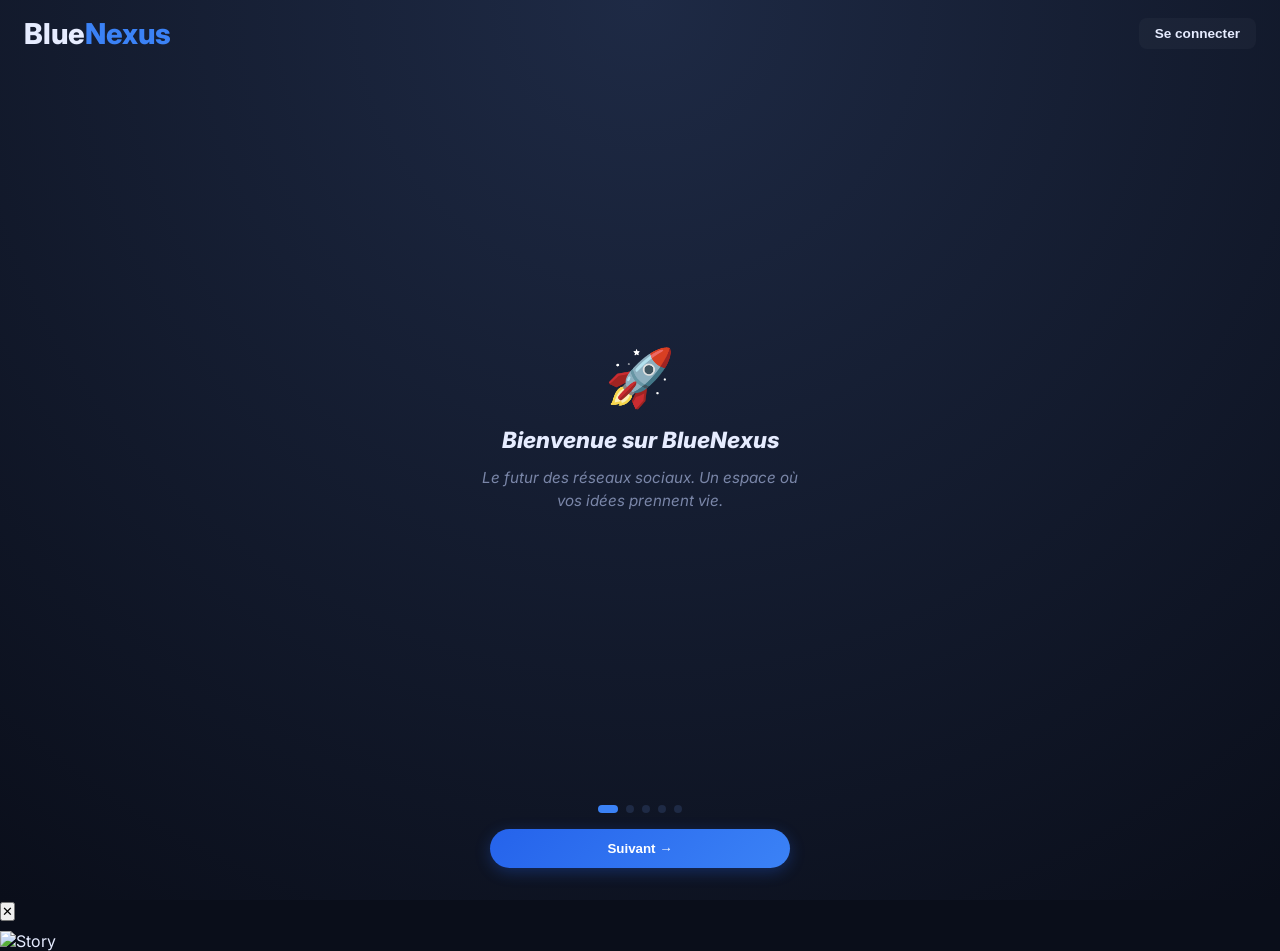
==== commit 20a516cc: "fix(ui): onglets rectangulaires stables + defilement parfait de l'onboarding" ====
--- a/index.html
+++ b/index.html
@@ -111,15 +111,16 @@
   <main id="main-content">
     <section id="view-home" class="view active">
       <input type="file" id="story-file-input" accept="image/*" style="display: none;">
-      <!-- Onglets défilants -->
+      
+      <!-- CORRECTION ICI : Utilisation de la classe unique "tab-btn" -->
       <div class="feed-tabs-container">
-        <button id="tab-discovery" class="btn-primary small tab-btn">Découvertes</button>
-        <button id="tab-following" class="btn-secondary small tab-btn">Abonnements</button>
-        <button id="tab-opportunities" class="btn-secondary small tab-btn">💼 Opportunités</button>
-        <button id="tab-confessions" class="btn-secondary small tab-btn">🤫 Confessions</button>
-        <button id="tab-events" class="btn-secondary small tab-btn">📅 Événements</button>
-        <button id="tab-trending" class="btn-secondary small tab-btn">🔥 Tendances</button>
-        <button id="btn-refresh-feed" class="btn-secondary small tab-btn" style="flex-shrink:0;">🔄</button>
+        <button id="tab-discovery" class="tab-btn active">Découvertes</button>
+        <button id="tab-following" class="tab-btn">Abonnements</button>
+        <button id="tab-opportunities" class="tab-btn">💼 Opportunités</button>
+        <button id="tab-confessions" class="tab-btn">🤫 Confessions</button>
+        <button id="tab-events" class="tab-btn">📅 Événements</button>
+        <button id="tab-trending" class="tab-btn">🔥 Tendances</button>
+        <button id="btn-refresh-feed" class="tab-btn" style="padding: 8px 12px;">🔄</button>
       </div>
       
       <div id="stories-list" class="stories-container"></div>
@@ -304,6 +305,8 @@
       <div id="admin-content-reports" style="display: none;"><div id="admin-reports-list" class="tg-list"></div></div>
     </section>
   </main>
+  
+  <!-- Barre de navigation du bas -->
   <nav class="bottom-nav" id="main-nav">
     <button data-view="home" class="nav-btn active">🏠<span>Accueil</span></button>
     <button data-view="communities" class="nav-btn">💬<span>Communautés</span></button>
@@ -312,6 +315,7 @@
     <button data-view="profile" class="nav-btn">👤<span>Profil</span></button>
   </nav>
 </div>
+
 <!-- MODALS -->
 <div id="modal-community" class="modal hidden"><div class="modal-content"><h3>Créer une communauté</h3><input id="comm-name" placeholder="Nom" /><textarea id="comm-desc" placeholder="Description"></textarea><label class="muted" style="font-size: 0.8rem;">Photo de profil (Avatar)</label><input type="file" id="comm-new-avatar" accept="image/*" style="padding: 5px; background: var(--bg);"><label class="muted" style="font-size: 0.8rem;">Bannière (Couverture)</label><input type="file" id="comm-new-banner" accept="image/*" style="padding: 5px; background: var(--bg);"><label class="muted" style="font-size: 0.8rem;">Type de communauté</label><select id="comm-type" style="margin-bottom: 0.5rem;"><option value="public">🌐 Publique</option><option value="private">🔒 Privée</option><option value="announcement">📢 Publication</option></select><button id="comm-save" class="btn-primary">Créer</button><button id="comm-cancel" class="btn-secondary">Annuler</button></div></div>
 <div id="modal-edit-comm" class="modal hidden"><div class="modal-content"><h3>Modifier la communauté</h3><label class="muted" style="font-size: 0.8rem;">Nom</label><input id="edit-comm-name" placeholder="Nom" /><label class="muted" style="font-size: 0.8rem;">Description</label><textarea id="edit-comm-desc" placeholder="Description"></textarea><label class="muted" style="font-size: 0.8rem;">Type</label><select id="edit-comm-type" style="margin-bottom: 0.5rem;"><option value="public">🌐 Publique</option><option value="private">🔒 Privée</option><option value="announcement">📢 Publication</option></select><button id="btn-save-comm-info" class="btn-primary">Enregistrer</button><button id="btn-cancel-edit-comm" class="btn-secondary">Annuler</button></div></div>
@@ -335,15 +339,11 @@
 <div id="toast-container"></div>
 <button id="btn-back-to-top" title="Retour en haut">↑</button>
 <script type="module" src="./js/app.js"></script>
-
-<!-- Enregistrement du Service Worker (PWA) -->
 <script>
   if ('serviceWorker' in navigator) {
     window.addEventListener('load', () => {
       navigator.serviceWorker.register('./sw.js')
-        .then((reg) => {
-          console.log('✅ BlueNexus SW enregistré. Scope:', reg.scope);
-        })
+        .then((reg) => { console.log('✅ BlueNexus SW enregistré. Scope:', reg.scope); })
         .catch((err) => console.warn('⚠️ SW non enregistré:', err));
     });
   }
--- a/css/styles.css
+++ b/css/styles.css
@@ -15,7 +15,7 @@
 input, textarea, select { width: 100%; padding: 0.75rem; background: var(--bg); border: 1px solid var(--border); border-radius: 10px; color: var(--text); margin-bottom: 0.5rem; font-family: inherit; }
 input:focus, textarea:focus { border-color: var(--blue-light); outline: none; }
 
-/* BOUTONS AMÉLIORÉS */
+/* BOUTONS */
 .btn-primary { background: linear-gradient(135deg, var(--blue), var(--blue-light)); color: white; padding: 0.75rem 1.5rem; font-weight: 600; border: none; border-radius: 12px; cursor: pointer; box-shadow: 0 4px 15px rgba(37, 99, 235, 0.3); transition: all 0.2s ease; display: inline-flex; align-items: center; justify-content: center; }
 .btn-primary:hover { transform: translateY(-2px); box-shadow: 0 6px 20px rgba(37, 99, 235, 0.4); filter: brightness(1.1); }
 .btn-primary:active { transform: translateY(0) scale(0.98); box-shadow: 0 2px 10px rgba(37, 99, 235, 0.2); }
@@ -38,10 +38,27 @@
 .top-btn { background: none; border: none; font-size: 1.2rem; cursor: pointer; color: var(--text); padding: 2px; flex-shrink: 0; }
 .top-btn:hover { color: var(--blue-light); }
 
-/* ONGLETS DU FEED (Défilement horizontal) */
-.feed-tabs-container { display: flex; gap: 8px; overflow-x: auto; padding-bottom: 8px; margin-bottom: 1rem; scrollbar-width: none; }
+/* NOUVEAU DESIGN DES ONGLETS (Forme inchangée, seule la couleur change) */
+.feed-tabs-container { display: flex; flex-wrap: nowrap; overflow-x: auto; gap: 8px; padding-bottom: 8px; margin-bottom: 1rem; width: 100%; scrollbar-width: none; }
 .feed-tabs-container::-webkit-scrollbar { display: none; }
-.tab-btn { flex-shrink: 0 !important; white-space: nowrap; }
+.tab-btn { 
+  flex: 0 0 auto !important; 
+  white-space: nowrap !important; 
+  padding: 8px 16px; 
+  border-radius: 20px; 
+  font-size: 0.85rem; 
+  font-weight: 600; 
+  background: var(--bg-2); 
+  color: var(--muted); 
+  border: 1px solid var(--border); 
+  cursor: pointer; 
+  transition: all 0.2s; 
+}
+.tab-btn.active { 
+  background: var(--blue); 
+  color: white; 
+  border-color: var(--blue); 
+}
 
 /* POSTS */
 .post-creation-box { display: flex; flex-direction: column; gap: 10px; background: var(--bg-2); padding: 0.8rem; border-radius: var(--radius); border: 1px solid var(--border); margin-bottom: 0.8rem; box-shadow: var(--card-shadow); width: 100%; max-width: 100%; box-sizing: border-box; }
@@ -113,7 +130,7 @@
 .fb-tab.active { color: var(--blue-light); border-bottom-color: var(--blue-light); }
 .fb-tab-content { padding: 0 1rem 1rem 1rem; width: 100%; box-sizing: border-box; }
 
-/* NAVIGATION */
+/* NAVIGATION DU BAS */
 .bottom-nav { position: fixed; bottom: 0; left: 0; right: 0; display: flex; justify-content: space-around; background: var(--bg-2); border-top: 1px solid var(--border); padding: 0.5rem 0; z-index: 20; width: 100%; box-sizing: border-box; padding-bottom: env(safe-area-inset-bottom, 5px); }
 .nav-btn { background: none; color: var(--muted); border: none; display: flex; flex-direction: column; align-items: center; font-size: 1.2rem; padding: 0.3rem; cursor: pointer; flex: 1; }
 .nav-btn span { font-size: 0.65rem; margin-top: 2px; }
@@ -181,13 +198,14 @@
 #comm-admin-controls { display: flex; gap: 10px; padding: 0 1rem 10px 1rem; }
 #comm-admin-controls button { flex: 1; font-size: 0.75rem; padding: 8px; }
 
-/* STORIES (Corrigé) */
-.stories-container { display: flex; gap: 12px; overflow-x: auto; padding: 10px 0; margin-bottom: 10px; scrollbar-width: none; width: 100%; }
+/* STORIES */
+.stories-container { display: flex; flex-wrap: nowrap; overflow-x: auto; gap: 12px; padding: 10px 0; margin-bottom: 10px; width: 100%; scrollbar-width: none; }
 .stories-container::-webkit-scrollbar { display: none; }
-.story-item { display: flex; flex-direction: column; align-items: center; gap: 5px; cursor: pointer; min-width: 65px; max-width: 65px; }
+.story-item { flex: 0 0 65px !important; width: 65px !important; display: flex; flex-direction: column; align-items: center; gap: 5px; cursor: pointer; overflow: hidden; }
 .story-avatar-ring { width: 60px; height: 60px; flex-shrink: 0; border-radius: 50%; padding: 2px; background: linear-gradient(45deg, #f59e0b, #ef4444, #3b82f6); position: relative; }
 .story-avatar-ring.seen { background: var(--border); }
 .story-avatar-img { width: 100%; height: 100%; border-radius: 50%; background-color: var(--bg); border: 2px solid var(--bg); background-size: cover; background-position: center; display: flex; align-items: center; justify-content: center; color: white; font-weight: bold; overflow: hidden; }
+.story-avatar-img img { width: 100% !important; height: 100% !important; object-fit: cover !important; border-radius: 50%; }
 .story-name { font-size: 0.7rem; color: var(--text); max-width: 65px; white-space: nowrap; overflow: hidden; text-overflow: ellipsis; }
 .story-add-btn { position: absolute; bottom: 0; right: 0; background: var(--blue); color: white; width: 20px; height: 20px; border-radius: 50%; display: flex; align-items: center; justify-content: center; font-size: 12px; border: 2px solid var(--bg-2); }
 
@@ -217,13 +235,13 @@
 body.eco-mode .post-media.show-media { filter: none !important; }
 #btn-eco-mode.active { opacity: 1 !important; color: #10b981; text-shadow: 0 0 10px rgba(16, 185, 129, 0.5); }
 
-/* LANDING PAGE (Corrigé) */
-#landing-screen.active { display: flex !important; flex-direction: column; height: 100vh; background: radial-gradient(circle at top, #1e2a45 0%, var(--bg) 100%); overflow: hidden; width: 100%; }
+/* CORRECTION DEFINITIVE LANDING PAGE */
+#landing-screen.active { display: flex !important; flex-direction: column; height: 100vh; background: radial-gradient(circle at top, #1e2a45 0%, var(--bg) 100%); overflow: hidden; width: 100vw; }
 .landing-header { display: flex; justify-content: space-between; align-items: center; padding: 1rem 1.5rem; width: 100%; flex-shrink: 0; box-sizing: border-box; }
 .landing-nav-buttons { display: flex; gap: 10px; }
-.onboarding-container { flex: 1; width: 100%; overflow: hidden; display: flex; align-items: center; }
-.onboarding-track { display: flex; width: 500%; height: 100%; transition: transform 0.4s cubic-bezier(0.25, 1, 0.5, 1); }
-.onboarding-slide { width: 20%; height: 100%; flex: 0 0 20%; display: flex; flex-direction: column; justify-content: center; align-items: center; padding: 1rem 2rem; text-align: center; box-sizing: border-box; }
+.onboarding-container { flex: 1; width: 100vw; overflow: hidden; display: flex; align-items: center; }
+.onboarding-track { display: flex; flex-wrap: nowrap; width: 500vw; height: 100%; transition: transform 0.4s ease-in-out; }
+.onboarding-slide { flex: 0 0 100vw; width: 100vw; height: 100%; display: flex; flex-direction: column; justify-content: center; align-items: center; padding: 1rem 2rem; text-align: center; box-sizing: border-box; }
 .slide-icon { font-size: 3.5rem; margin-bottom: 1rem; animation: float 3s ease-in-out infinite; }
 @keyframes float { 0% { transform: translateY(0px); } 50% { transform: translateY(-15px); } 100% { transform: translateY(0px); } }
 .slide-title { font-size: 1.4rem; font-weight: 800; margin-bottom: 0.8rem; color: var(--text); line-height: 1.2; font-style: italic; }
